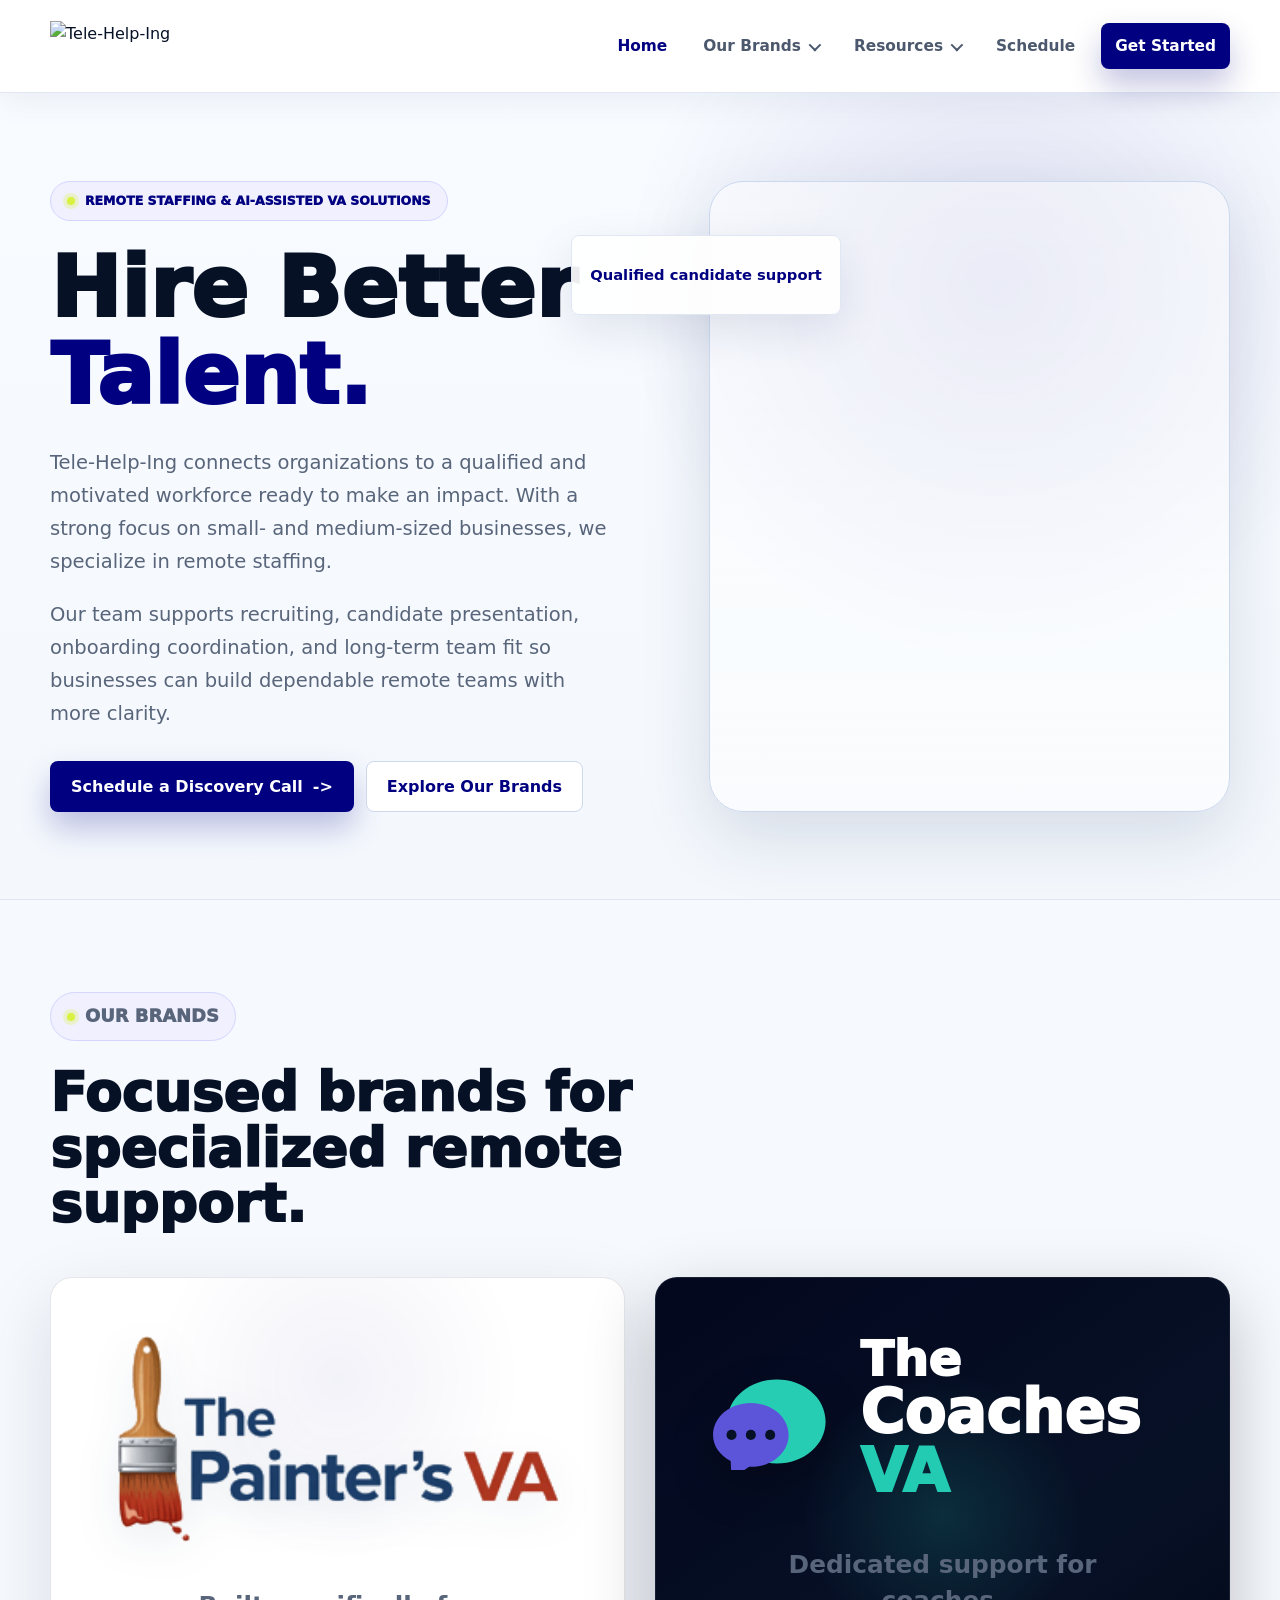
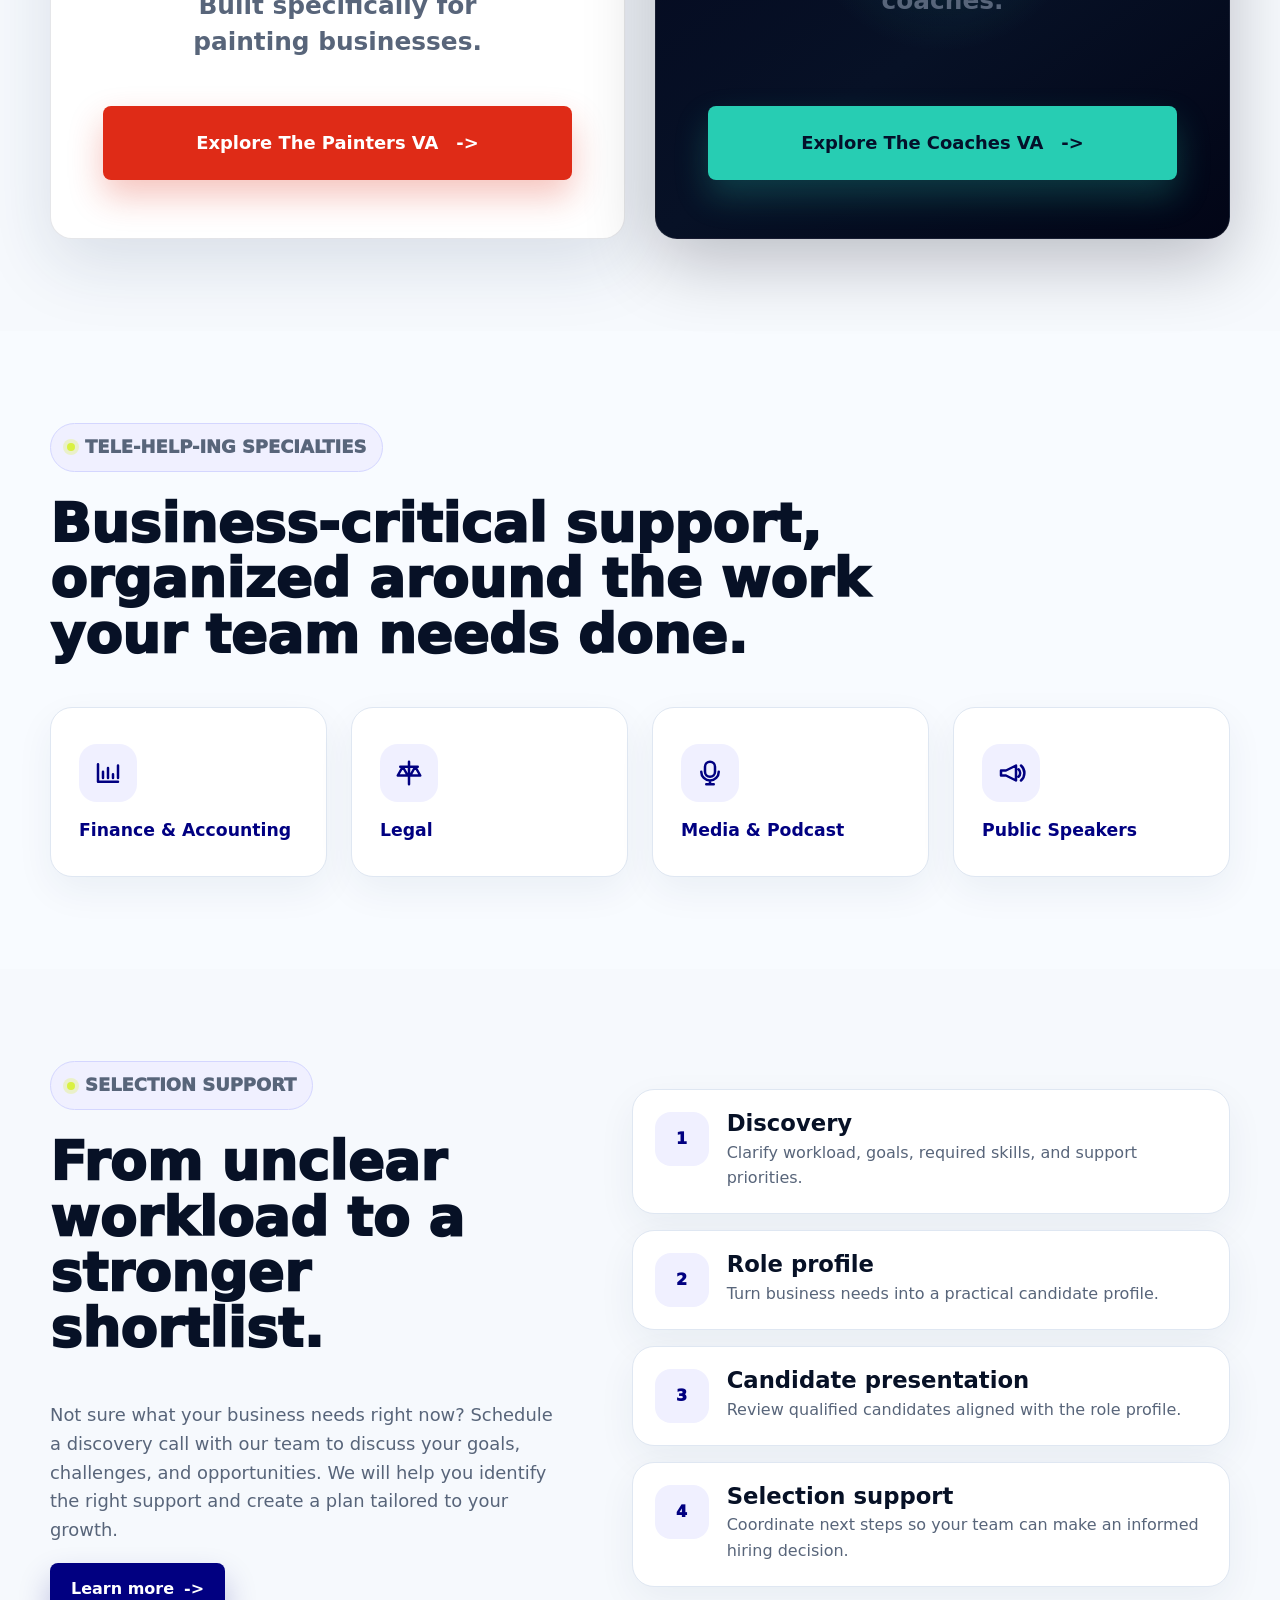
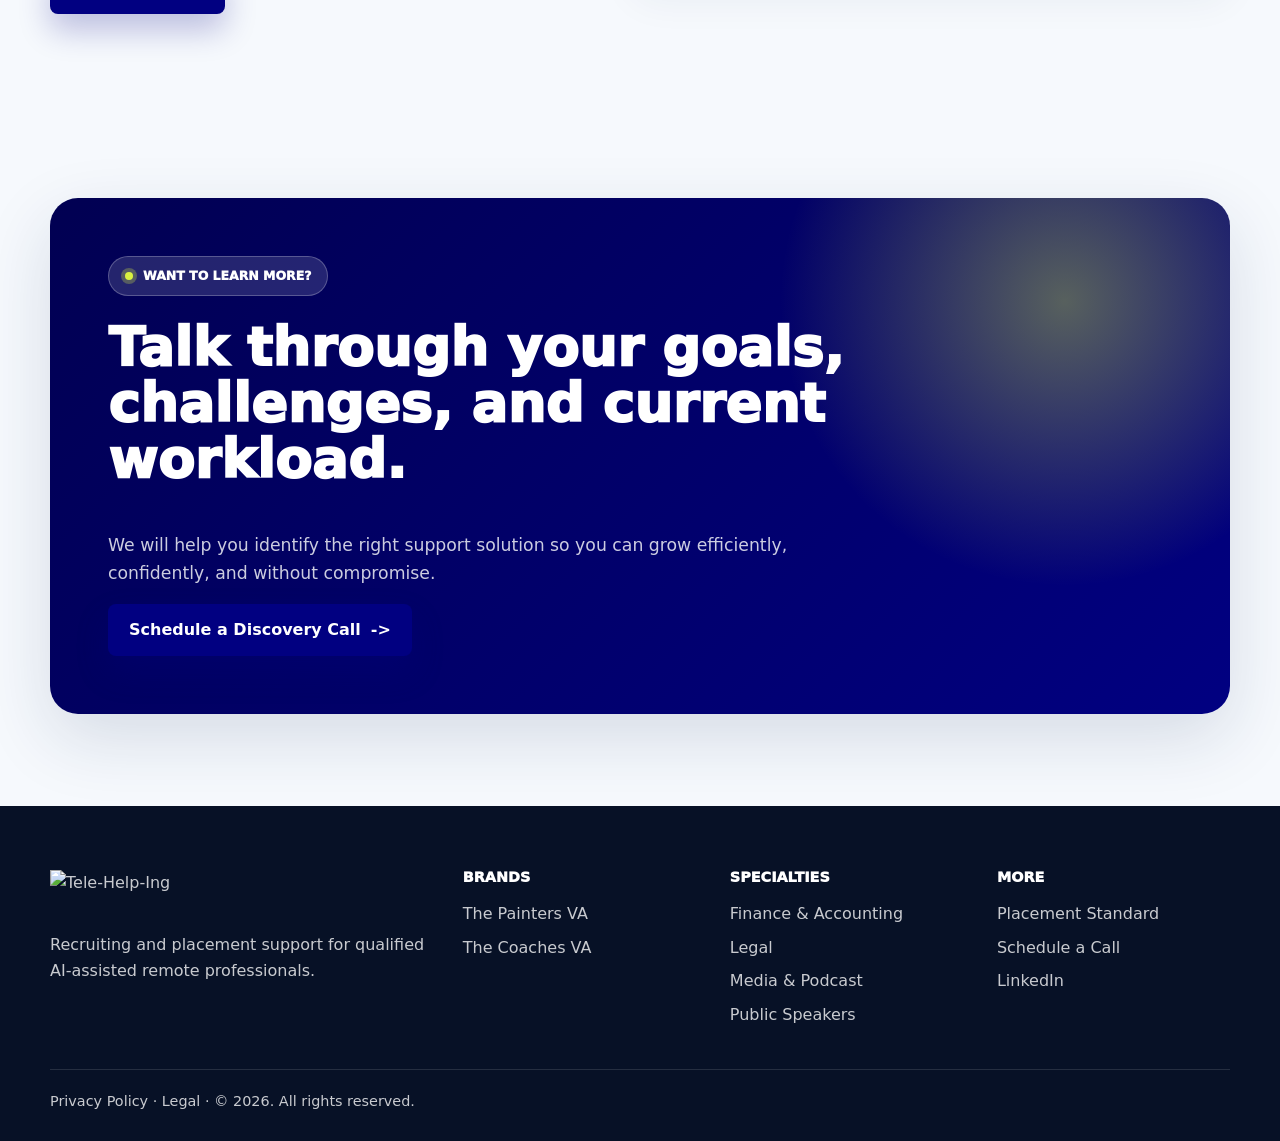
==== index.html @ 5e858de9 "Initial commit" ====
<!doctype html>
<html lang="en">
  <head>
    <meta charset="utf-8">
    <meta name="viewport" content="width=device-width, initial-scale=1">
    <title>Tele-Help-Ing | AI-Assisted Virtual Assistant Recruiting & Placement</title>
    <meta name="description" content="Tele-Help-Ing connects small and medium-sized businesses with qualified AI-assisted remote professionals across specialized recruiting areas.">
    <link rel="canonical" href="https://www.telehelping.com/">
    <meta property="og:type" content="website">
    <meta property="og:title" content="Tele-Help-Ing | AI-Assisted Remote Staffing">
    <meta property="og:description" content="Explore Tele-Help-Ing, The Painters VA, and The Coaches VA. Recruiting and placement support for qualified remote talent.">
    <meta property="og:url" content="https://www.telehelping.com/">
    <meta property="og:image" content="https://www.telehelping.com/hs-fs/hubfs/20260210_1427_Image%20Generation_remix_01kh4tj289ev1r02cz0zj04189.png?width=2048&amp;height=3072&amp;name=20260210_1427_Image%20Generation_remix_01kh4tj289ev1r02cz0zj04189.png">
    <meta name="twitter:card" content="summary_large_image">
    <meta name="twitter:title" content="Tele-Help-Ing | AI-Assisted Remote Staffing">
    <meta name="twitter:description" content="Premium recruiting and placement support for businesses seeking qualified remote talent.">
    <meta name="twitter:image" content="https://www.telehelping.com/hs-fs/hubfs/20260210_1427_Image%20Generation_remix_01kh4tj289ev1r02cz0zj04189.png?width=2048&amp;height=3072&amp;name=20260210_1427_Image%20Generation_remix_01kh4tj289ev1r02cz0zj04189.png">
    <link rel="stylesheet" href="style.css?v=20260619-painters-logo">
    <script type="application/ld+json">
      {
        "@context": "https://schema.org",
        "@type": "Organization",
        "name": "Tele-Help-Ing",
        "url": "https://www.telehelping.com/",
        "logo": "https://www.telehelping.com/hs-fs/hubfs/logo%20(2)-1.png?width=3168&height=792&name=logo%20(2)-1.png",
        "description": "Tele-Help-Ing provides recruiting and placement support for qualified remote professionals.",
        "sameAs": [
          "https://www.linkedin.com/company/telehelping/",
          "https://www.facebook.com/telehelping"
        ],
        "brand": [
          { "@type": "Brand", "name": "The Painters VA", "url": "https://www.thepaintersva.com/" },
          { "@type": "Brand", "name": "The Coaches VA", "url": "https://www.thecoachesva.com/" }
        ]
      }
    </script>
  </head>
  <body data-page="home">
    <a class="skip-link" href="#main-content">Skip to content</a>
    <header class="site-header" data-header>
      <div class="shell header-inner">
        <a class="brand-mark" href="./" aria-label="Tele-Help-Ing home">
          <img src="https://www.telehelping.com/hs-fs/hubfs/logo%20(2)-1.png?width=3168&amp;height=792&amp;name=logo%20(2)-1.png" width="198" height="50" alt="Tele-Help-Ing">
        </a>
        <button class="nav-toggle" type="button" aria-expanded="false" aria-controls="site-nav">
          <span></span>
          <span></span>
          <span></span>
          <span class="sr-only">Open menu</span>
        </button>
        <nav class="site-nav" id="site-nav" aria-label="Primary navigation">
          <a href="./" aria-current="page">Home</a>
          <div class="nav-group">
            <button class="nav-parent" type="button" aria-expanded="false" data-menu-button>Our Brands</button>
            <div class="nav-menu">
              <a href="https://www.thepaintersva.com/" target="_blank" rel="noopener">The Painters VA</a>
              <a href="https://www.thecoachesva.com/" target="_blank" rel="noopener">The Coaches VA</a>
              <div class="nav-submenu" aria-label="Tele-Help-Ing specialties">
                <a class="nav-submenu-parent" href="./">Tele-Help-Ing</a>
                <a class="nav-subitem" href="financeaccounting/">Finance &amp; Accounting</a>
                <a class="nav-subitem" href="legal/">Legal</a>
                <a class="nav-subitem" href="marketing/">Media &amp; Podcast</a>
                <a class="nav-subitem" href="public-speakers/">Public Speakers</a>
              </div>
            </div>
          </div>
          <div class="nav-group">
            <button class="nav-parent" type="button" aria-expanded="false" data-menu-button>Resources</button>
            <div class="nav-menu">
              <a href="60-day-guarantee/">Placement Standard</a>
            </div>
          </div>
          <a href="schedule/">Schedule</a>
          <a class="nav-cta" href="schedule/">Get Started</a>
        </nav>
      </div>
    </header>

    <main id="main-content">
      <section class="hero hero-home" style="--hero-image: url('https://www.telehelping.com/hs-fs/hubfs/20260210_1427_Image%20Generation_remix_01kh4tj289ev1r02cz0zj04189.png?width=2048&height=3072&name=20260210_1427_Image%20Generation_remix_01kh4tj289ev1r02cz0zj04189.png');">
        <div class="hero-scrim"></div>
        <div class="shell hero-content" data-reveal>
          <p class="eyebrow">Remote staffing & AI-assisted VA solutions</p>
          <h1>Hire Better <span>Talent.</span></h1>
          <p class="hero-copy">Tele-Help-Ing connects organizations to a qualified and motivated workforce ready to make an impact. With a strong focus on small- and medium-sized businesses, we specialize in remote staffing.</p>
          <p class="hero-copy">Our team supports recruiting, candidate presentation, onboarding coordination, and long-term team fit so businesses can build dependable remote teams with more clarity.</p>
          <div class="hero-actions">
            <a class="button button-primary" href="schedule/">Schedule a Discovery Call <span aria-hidden="true">-></span></a>
            <a class="button button-secondary" href="#brands">Explore Our Brands</a>
          </div>
        </div>
      </section>

      <section class="section section-light" id="brands">
        <div class="shell">
          <div class="section-heading narrow" data-reveal>
            <p class="eyebrow">Our brands</p>
            <h2>Focused brands for specialized remote support.</h2>
          </div>
          <div class="brand-grid brand-showcase-grid" data-reveal>
            <article class="brand-card brand-showcase-card brand-showcase-painters">
              <div class="brand-logo-lockup painters-lockup">
                <img class="brand-logo-img painters-logo-img" src="assets/painters-va-logo.svg" width="277" height="130" alt="The Painter's VA">
              </div>
              <p>Built specifically for painting businesses.</p>
              <a class="brand-showcase-button painters-button" href="https://www.thepaintersva.com/" target="_blank" rel="noopener">Explore The Painters VA <span aria-hidden="true">-></span></a>
            </article>
            <article class="brand-card brand-showcase-card brand-showcase-coaches">
              <div class="brand-logo-lockup coaches-lockup" aria-label="The Coaches VA">
                <svg class="brand-chat" viewBox="0 0 150 124" role="img" aria-label="Chat bubbles">
                  <path d="M82 16c32 0 58 22 58 50s-26 50-58 50c-8 0-16-1-23-4L35 124l4-22C29 93 23 80 23 66c0-28 27-50 59-50Z" fill="#27cdb3"/>
                  <path d="M51 44c-25 0-45 17-45 38 0 13 8 24 21 31l1 21 21-14h2c25 0 45-17 45-38S76 44 51 44Z" fill="#5c55d9"/>
                  <circle cx="28" cy="82" r="6" fill="#071126"/>
                  <circle cx="51" cy="82" r="6" fill="#071126"/>
                  <circle cx="74" cy="82" r="6" fill="#071126"/>
                </svg>
                <div>
                  <span>The</span>
                  <strong>Coaches <em>VA</em></strong>
                </div>
              </div>
              <p>Dedicated support for coaches.</p>
              <a class="brand-showcase-button coaches-button" href="https://www.thecoachesva.com/" target="_blank" rel="noopener">Explore The Coaches VA <span aria-hidden="true">-></span></a>
            </article>
          </div>
        </div>
      </section>

      <section class="section section-ink" id="specialties">
        <div class="shell">
          <div class="section-heading" data-reveal>
            <p class="eyebrow">Tele-Help-Ing specialties</p>
            <h2>Business-critical support, organized around the work your team needs done.</h2>
          </div>
          <div class="specialty-grid" data-reveal>
            <a class="specialty-card" href="financeaccounting/">
              <span class="specialty-icon" aria-hidden="true">
                <svg viewBox="0 0 24 24" focusable="false"><path d="M4 19V5M4 19h16M8 16v-5M12 16V8M16 16v-3M20 16V6"/></svg>
              </span>
              <span class="specialty-name">Finance &amp; Accounting</span>
            </a>
            <a class="specialty-card" href="legal/">
              <span class="specialty-icon" aria-hidden="true">
                <svg viewBox="0 0 24 24" focusable="false"><path d="M12 3v18M5 7h14M7 7l-4 7h8L7 7ZM17 7l-4 7h8l-4-7Z"/></svg>
              </span>
              <span class="specialty-name">Legal</span>
            </a>
            <a class="specialty-card" href="marketing/">
              <span class="specialty-icon" aria-hidden="true">
                <svg viewBox="0 0 24 24" focusable="false"><path d="M12 15a4 4 0 0 0 4-4V7a4 4 0 0 0-8 0v4a4 4 0 0 0 4 4ZM5 11a7 7 0 0 0 14 0M12 18v3M9 21h6"/></svg>
              </span>
              <span class="specialty-name">Media &amp; Podcast</span>
            </a>
            <a class="specialty-card" href="public-speakers/">
              <span class="specialty-icon" aria-hidden="true">
                <svg viewBox="0 0 24 24" focusable="false"><path d="M4 10v4h4l8 4V6l-8 4H4ZM18 9a4 4 0 0 1 0 6M20 6a8 8 0 0 1 0 12"/></svg>
              </span>
              <span class="specialty-name">Public Speakers</span>
            </a>
          </div>
        </div>
      </section>

      <section class="section section-light">
        <div class="shell split-section">
          <div class="content-stack" data-reveal>
            <p class="eyebrow">Selection support</p>
            <h2>From unclear workload to a stronger shortlist.</h2>
            <p>Not sure what your business needs right now? Schedule a discovery call with our team to discuss your goals, challenges, and opportunities. We will help you identify the right support and create a plan tailored to your growth.</p>
            <a class="button button-primary" href="schedule/">Learn more <span aria-hidden="true">-></span></a>
          </div>
          <div class="timeline" aria-label="Tele-Help-Ing recruiting process" data-reveal>
            <div class="timeline-step">
              <span>1</span>
              <h3>Discovery</h3>
              <p>Clarify workload, goals, required skills, and support priorities.</p>
            </div>
            <div class="timeline-step">
              <span>2</span>
              <h3>Role profile</h3>
              <p>Turn business needs into a practical candidate profile.</p>
            </div>
            <div class="timeline-step">
              <span>3</span>
              <h3>Candidate presentation</h3>
              <p>Review qualified candidates aligned with the role profile.</p>
            </div>
            <div class="timeline-step">
              <span>4</span>
              <h3>Selection support</h3>
              <p>Coordinate next steps so your team can make an informed hiring decision.</p>
            </div>
          </div>
        </div>
      </section>

      <section class="section final-cta">
        <div class="shell cta-panel" data-reveal>
          <p class="eyebrow">Want to learn more?</p>
          <h2>Talk through your goals, challenges, and current workload.</h2>
          <p>We will help you identify the right support solution so you can grow efficiently, confidently, and without compromise.</p>
          <a class="button button-primary" href="schedule/">Schedule a Discovery Call <span aria-hidden="true">-></span></a>
        </div>
      </section>
    </main>

    <footer class="site-footer">
      <div class="shell footer-grid">
        <div>
          <img class="footer-logo" src="https://www.telehelping.com/hs-fs/hubfs/logo%20(2)-1.png?width=3168&amp;height=792&amp;name=logo%20(2)-1.png" width="184" height="46" alt="Tele-Help-Ing">
          <p>Recruiting and placement support for qualified AI-assisted remote professionals.</p>
        </div>
        <div>
          <h2>Brands</h2>
          <a href="https://www.thepaintersva.com/" target="_blank" rel="noopener">The Painters VA</a>
          <a href="https://www.thecoachesva.com/" target="_blank" rel="noopener">The Coaches VA</a>
        </div>
        <div>
          <h2>Specialties</h2>
          <a href="financeaccounting/">Finance &amp; Accounting</a>
          <a href="legal/">Legal</a>
          <a href="marketing/">Media &amp; Podcast</a>
          <a href="public-speakers/">Public Speakers</a>
        </div>
        <div>
          <h2>More</h2>
          <a href="60-day-guarantee/">Placement Standard</a>
          <a href="schedule/">Schedule a Call</a>
          <a href="https://www.linkedin.com/company/telehelping/" target="_blank" rel="noopener">LinkedIn</a>
        </div>
      </div>
      <div class="shell footer-bottom">
        <span>Privacy Policy &middot; Legal &middot; &copy; 2026. All rights reserved.</span>
      </div>
    </footer>

    <script src="script.js" defer></script>
  </body>
</html>
---- style.css ----
:root {
  --ink: #071126;
  --ink-soft: #18223a;
  --blue: #010081;
  --blue-2: #010081;
  --blue-hover: #000066;
  --blue-soft: #f0f0ff;
  --lime: #D9F141;
  --paper: #f6f9fd;
  --paper-2: #eef4fb;
  --white: #ffffff;
  --muted: #58657a;
  --line: #dfe7f2;
  --line-strong: #cbd8ee;
  --shadow: 0 24px 70px rgba(24, 44, 86, 0.14);
  --shadow-soft: 0 16px 44px rgba(24, 44, 86, 0.1);
  --radius: 8px;
  --shell: min(1180px, calc(100vw - 40px));
}

* {
  box-sizing: border-box;
}

html {
  scroll-behavior: smooth;
}

body {
  margin: 0;
  color: var(--ink);
  background: var(--paper);
  font-family: Inter, ui-sans-serif, system-ui, -apple-system, BlinkMacSystemFont, "Segoe UI", sans-serif;
  line-height: 1.6;
  letter-spacing: 0;
  text-rendering: optimizeLegibility;
}

body.nav-open {
  overflow: hidden;
}

img {
  display: block;
  max-width: 100%;
}

a {
  color: inherit;
  text-decoration: none;
}

a:hover {
  color: var(--blue);
}

:focus-visible {
  outline: 3px solid var(--blue);
  outline-offset: 4px;
}

.shell {
  width: var(--shell);
  margin-inline: auto;
}

.skip-link {
  position: fixed;
  top: 12px;
  left: 12px;
  z-index: 1000;
  transform: translateY(-140%);
  padding: 10px 14px;
  background: var(--blue);
  color: var(--white);
  border-radius: 6px;
  font-weight: 800;
}

.skip-link:focus {
  transform: translateY(0);
}

.sr-only {
  position: absolute;
  width: 1px;
  height: 1px;
  padding: 0;
  margin: -1px;
  overflow: hidden;
  clip: rect(0, 0, 0, 0);
  white-space: nowrap;
  border: 0;
}

.site-header {
  position: sticky;
  top: 0;
  z-index: 100;
  background: rgba(255, 255, 255, 0.96);
  border-bottom: 1px solid var(--line);
  box-shadow: 0 8px 30px rgba(24, 44, 86, 0.06);
  backdrop-filter: blur(18px);
}

.header-inner {
  min-height: 92px;
  display: flex;
  align-items: center;
  justify-content: space-between;
  gap: 24px;
}

.brand-mark {
  display: inline-flex;
  align-items: center;
  width: 196px;
  flex: 0 0 auto;
}

.brand-mark img,
.footer-logo {
  height: auto;
  object-fit: contain;
}

.site-nav {
  display: flex;
  align-items: center;
  justify-content: flex-end;
  gap: 8px;
  color: #4c586d;
  font-size: 0.96rem;
  font-weight: 760;
}

.site-nav > a,
.nav-parent,
.nav-cta {
  min-height: 46px;
  display: inline-flex;
  align-items: center;
  padding: 10px 14px;
  border-radius: 8px;
  color: inherit;
}

.site-nav a[aria-current="page"] {
  color: var(--blue);
}

.nav-parent {
  appearance: none;
  border: 0;
  background: transparent;
  cursor: pointer;
  font: inherit;
}

.nav-parent::after {
  content: "";
  width: 7px;
  height: 7px;
  margin-left: 8px;
  border-right: 2px solid currentColor;
  border-bottom: 2px solid currentColor;
  transform: rotate(45deg) translateY(-2px);
  transition: transform 180ms ease;
}

.nav-group {
  position: relative;
}

.nav-menu {
  position: absolute;
  top: calc(100% + 12px);
  left: 0;
  min-width: 280px;
  padding: 8px;
  display: grid;
  gap: 4px;
  background: var(--white);
  border: 1px solid var(--line);
  border-radius: var(--radius);
  box-shadow: var(--shadow);
  opacity: 0;
  transform: translateY(8px);
  pointer-events: none;
  transition: opacity 180ms ease, transform 180ms ease;
}

.nav-menu a {
  position: relative;
  padding: 10px 12px;
  border-radius: 6px;
  color: var(--ink);
}

.nav-submenu {
  margin-top: 6px;
  padding-top: 8px;
  border-top: 1px solid var(--line);
}

.nav-submenu-parent {
  font-weight: 920;
}

.nav-menu .nav-subitem {
  margin-left: 10px;
  padding-left: 18px;
  color: var(--muted);
  font-size: 0.9rem;
}

.nav-menu .nav-subitem::before {
  content: "";
  position: absolute;
  width: 6px;
  height: 6px;
  margin-top: 10px;
  margin-left: -14px;
  border-radius: 50%;
  background: var(--lime);
}

.nav-menu a:hover,
.site-nav > a:hover,
.nav-parent:hover {
  background: var(--blue-soft);
  color: var(--blue);
}

.nav-group:hover .nav-menu,
.nav-group:focus-within .nav-menu,
.nav-group.is-open .nav-menu {
  opacity: 1;
  transform: translateY(0);
  pointer-events: auto;
}

.nav-group.is-open .nav-parent::after {
  transform: rotate(225deg) translate(-1px, -1px);
}

.nav-cta {
  margin-left: 4px;
  padding-inline: 24px;
  justify-content: center;
  background: var(--blue);
  color: var(--white) !important;
  box-shadow: 0 16px 32px rgba(1, 0, 129, 0.24);
}

.nav-cta:hover {
  background: var(--blue-hover);
  color: var(--white) !important;
}

.nav-toggle {
  display: none;
  width: 44px;
  height: 44px;
  align-items: center;
  justify-content: center;
  flex-direction: column;
  gap: 5px;
  border: 1px solid var(--line);
  border-radius: 8px;
  background: var(--white);
  cursor: pointer;
}

.nav-toggle span:not(.sr-only) {
  width: 20px;
  height: 2px;
  background: var(--ink);
}

.hero {
  position: relative;
  overflow: hidden;
  color: var(--ink);
  background:
    radial-gradient(circle at 78% 24%, rgba(1, 0, 129, 0.1), transparent 32%),
    linear-gradient(180deg, #f8fbff 0%, #f4f8fd 100%);
}

.hero::before {
  content: "";
  position: absolute;
  inset: auto 0 0;
  height: 1px;
  background: var(--line);
}

.hero-scrim {
  display: none;
}

.hero-content {
  position: relative;
  z-index: 1;
  max-width: none;
  min-height: 650px;
  display: block;
  padding-block: 88px;
  padding-right: 48%;
}

.hero-content > * {
  max-width: 600px;
}

.hero-content::after {
  content: "";
  position: absolute;
  right: 0;
  top: 88px;
  bottom: 88px;
  width: 44%;
  border: 1px solid var(--line-strong);
  border-radius: 34px;
  background:
    linear-gradient(180deg, rgba(255, 255, 255, 0.34), rgba(255, 255, 255, 0.48)),
    var(--hero-image) center bottom / cover no-repeat;
  box-shadow: var(--shadow);
}

.hero-home .hero-content::before,
.service-hero .hero-content::before {
  position: absolute;
  right: calc(44% - 130px);
  top: 142px;
  z-index: 2;
  display: inline-flex;
  align-items: center;
  min-height: 54px;
  padding: 12px 18px;
  border: 1px solid var(--line);
  border-radius: 8px;
  background: rgba(255, 255, 255, 0.92);
  box-shadow: var(--shadow-soft);
  color: var(--blue);
  font-size: 0.92rem;
  font-weight: 900;
}

.hero-home .hero-content::before {
  content: "Qualified candidate support";
}

.service-hero .hero-content::before {
  content: "Specialized remote support";
}

.commitment-hero .hero-content::before {
  content: "Candidate search standard";
}

.commitment-hero .hero-content::after {
  background:
    radial-gradient(circle at 50% 72%, rgba(217, 241, 65, 0.24), transparent 38%),
    var(--hero-image) center / contain no-repeat;
  background-color: rgba(255, 255, 255, 0.86);
}

.hero-home .hero-content {
  min-height: 700px;
}

.service-hero .hero-content {
  min-height: 600px;
}

.eyebrow {
  width: fit-content;
  display: inline-flex;
  align-items: center;
  gap: 10px;
  margin: 0 0 24px;
  padding: 9px 16px;
  border: 1px solid #d4d6ff;
  border-radius: 999px;
  background: var(--blue-soft);
  color: var(--blue);
  font-size: 0.78rem;
  font-weight: 920;
  text-transform: uppercase;
}

.eyebrow::before {
  content: "";
  width: 8px;
  height: 8px;
  border-radius: 50%;
  background: var(--lime);
  box-shadow: 0 0 0 4px rgba(217, 241, 65, 0.28);
}

h1,
h2,
h3,
p {
  margin-top: 0;
}

h1,
h2,
h3 {
  color: var(--ink);
  line-height: 1.04;
  letter-spacing: 0;
}

h1 {
  max-width: 680px;
  margin-bottom: 26px;
  font-size: 5.25rem;
  font-weight: 950;
}

h1 span {
  color: var(--blue);
}

h2 {
  font-size: 3.35rem;
  font-weight: 920;
}

h3 {
  font-size: 1.42rem;
  font-weight: 880;
}

.hero-copy {
  max-width: 690px;
  color: var(--muted);
  font-size: 1.22rem;
  line-height: 1.7;
}

.hero-actions,
.section-actions {
  display: flex;
  flex-wrap: wrap;
  gap: 12px;
  margin-top: 30px;
}

.button {
  min-height: 50px;
  display: inline-flex;
  align-items: center;
  justify-content: center;
  gap: 10px;
  padding: 12px 20px;
  border: 1px solid transparent;
  border-radius: 8px;
  font-weight: 860;
  transition: transform 180ms ease, background 180ms ease, border-color 180ms ease, color 180ms ease, box-shadow 180ms ease;
}

.button:hover {
  transform: translateY(-2px);
}

.button-primary {
  background: var(--blue);
  color: var(--white);
  box-shadow: 0 16px 32px rgba(1, 0, 129, 0.24);
}

.button-primary:hover {
  background: var(--blue-hover);
  color: var(--white);
}

.button-secondary {
  background: var(--white);
  color: var(--blue);
  border-color: var(--line-strong);
}

.button-secondary:hover {
  background: var(--blue-soft);
  color: var(--blue);
  border-color: #c6c8ff;
}

.section {
  padding: 92px 0;
}

.section-light,
.section-white,
.section-accent {
  background: var(--paper);
}

.section-white {
  background: var(--white);
}

.section-ink {
  background: #f8fbff;
  color: var(--ink);
}

.section-heading {
  max-width: 840px;
  margin-bottom: 44px;
}

.section-heading.narrow {
  max-width: 780px;
}

.section-heading p,
.content-stack p {
  color: var(--muted);
  font-size: 1.12rem;
}

.section-ink .section-heading p,
.section-ink .content-stack p {
  color: var(--muted);
}

.brand-grid,
.service-grid,
.specialty-grid,
.metrics-grid {
  display: grid;
  gap: 24px;
}

.brand-grid {
  grid-template-columns: repeat(2, minmax(0, 1fr));
}

.brand-showcase-grid {
  gap: 30px;
}

.brand-card,
.service-card,
.specialty-card,
.metric,
.timeline-step,
.checklist div {
  position: relative;
  border: 1px solid var(--line);
  border-radius: 22px;
  background: var(--white);
  box-shadow: 0 14px 38px rgba(24, 44, 86, 0.06);
  transition: transform 180ms ease, box-shadow 180ms ease, border-color 180ms ease;
}

.brand-card,
.service-card {
  padding: 34px;
}

.brand-showcase-card {
  min-height: 560px;
  display: flex;
  flex-direction: column;
  align-items: center;
  justify-content: center;
  gap: 46px;
  padding: 58px 52px;
  overflow: hidden;
  text-align: center;
}

.brand-showcase-painters {
  background:
    radial-gradient(circle at 50% 18%, rgba(1, 0, 129, 0.05), transparent 34%),
    var(--white);
  border-color: rgba(7, 17, 38, 0.1);
  box-shadow: 0 24px 70px rgba(24, 44, 86, 0.13);
}

.brand-showcase-coaches {
  background:
    radial-gradient(circle at 50% 42%, rgba(39, 205, 179, 0.16), transparent 32%),
    linear-gradient(145deg, #03071e 0%, #071126 58%, #020516 100%);
  border-color: rgba(255, 255, 255, 0.08);
  box-shadow: 0 24px 70px rgba(2, 5, 22, 0.24);
}

.brand-logo-lockup {
  display: flex;
  align-items: center;
  justify-content: center;
  gap: 26px;
  width: 100%;
}

.brand-logo-lockup svg {
  flex: 0 0 auto;
}

.brand-logo-lockup div {
  text-align: left;
}

.brand-logo-img {
  width: min(100%, 440px);
  height: auto;
  object-fit: contain;
}

.painters-logo-img {
  filter: drop-shadow(0 14px 22px rgba(8, 32, 78, 0.08));
}

.brand-logo-lockup span,
.brand-logo-lockup strong {
  display: block;
  line-height: 0.98;
  font-weight: 950;
}

.painters-lockup {
  color: #0a3a72;
}

.painters-lockup span {
  font-size: 3.2rem;
}

.painters-lockup strong {
  font-size: 4.05rem;
}

.painters-lockup em {
  color: #dc2e18;
  font-style: normal;
}

.brand-brush {
  width: 86px;
  height: auto;
  filter: drop-shadow(0 12px 16px rgba(160, 84, 27, 0.22));
}

.coaches-lockup {
  color: var(--white);
}

.coaches-lockup span {
  font-size: 3.05rem;
}

.coaches-lockup strong {
  font-size: 3.75rem;
}

.coaches-lockup em {
  color: #22cbb2;
  font-style: normal;
}

.brand-chat {
  width: 126px;
  height: auto;
  filter: drop-shadow(0 18px 22px rgba(0, 0, 0, 0.24));
}

.brand-showcase-card p {
  max-width: 390px;
  margin: 0;
  font-size: 1.55rem;
  line-height: 1.45;
  font-weight: 620;
}

.brand-showcase-painters p {
  color: #0a3a72;
}

.brand-showcase-coaches p {
  color: rgba(255, 255, 255, 0.9);
}

.brand-showcase-button {
  width: 100%;
  min-height: 74px;
  display: inline-flex;
  align-items: center;
  justify-content: center;
  gap: 18px;
  margin-top: auto;
  padding: 18px 24px;
  border-radius: 8px;
  font-size: 1.12rem;
  font-weight: 900;
  transition: transform 180ms ease, box-shadow 180ms ease, filter 180ms ease;
}

.brand-showcase-button:hover {
  transform: translateY(-2px);
  filter: brightness(1.02);
}

.painters-button,
.brand-showcase-painters .painters-button {
  background: #df2b17;
  color: var(--white);
  box-shadow: 0 16px 34px rgba(223, 43, 23, 0.28);
}

.coaches-button,
.brand-showcase-coaches .coaches-button {
  background: #27cdb3;
  color: #04102a;
  box-shadow: 0 16px 34px rgba(39, 205, 179, 0.24);
}

.brand-card:hover,
.service-card:hover,
.specialty-card:hover,
.metric:hover,
.timeline-step:hover {
  transform: translateY(-4px);
  border-color: #cbd8f4;
  box-shadow: var(--shadow-soft);
}

.brand-card-featured {
  background: var(--white);
  color: var(--ink);
  border-color: #bfcdf6;
}

.brand-card-featured p {
  color: var(--muted);
}

.brand-card-painters {
  background:
    radial-gradient(circle at 92% 12%, rgba(1, 0, 129, 0.1), transparent 28%),
    linear-gradient(135deg, #f8ffb7 0%, var(--lime) 100%);
  border-color: rgba(1, 0, 129, 0.18);
}

.brand-card-painters .brand-index {
  background: var(--blue);
  color: var(--lime);
}

.brand-card-coaches {
  background:
    radial-gradient(circle at 92% 16%, rgba(217, 241, 65, 0.36), transparent 30%),
    linear-gradient(135deg, #010052 0%, var(--blue) 100%);
  border-color: rgba(217, 241, 65, 0.34);
}

.brand-card-coaches h3,
.brand-card-coaches p {
  color: var(--white);
}

.brand-card-coaches .brand-index {
  background: rgba(217, 241, 65, 0.14);
  color: var(--lime);
  border: 1px solid rgba(217, 241, 65, 0.36);
}

.brand-card-coaches a {
  color: var(--lime);
}

.brand-index {
  display: inline-flex;
  align-items: center;
  justify-content: center;
  min-width: 56px;
  height: 56px;
  padding-inline: 16px;
  margin-bottom: 26px;
  background: var(--blue-soft);
  color: var(--blue);
  border-radius: 16px;
  font-weight: 950;
}

.brand-card p,
.service-card li,
.timeline-step p,
.metric p {
  color: var(--muted);
}

.brand-card.brand-card-coaches h3,
.brand-card.brand-card-coaches p {
  color: var(--white);
}

.brand-card a,
.specialty-card .specialty-name {
  color: var(--blue);
  font-weight: 900;
}

.specialty-grid {
  grid-template-columns: repeat(4, minmax(0, 1fr));
}

.specialty-card {
  min-height: 170px;
  display: flex;
  flex-direction: column;
  align-items: flex-start;
  justify-content: center;
  gap: 18px;
  padding: 28px;
  color: var(--ink);
}

.specialty-card::before {
  display: none;
}

.specialty-icon {
  width: 58px;
  height: 58px;
  display: inline-flex;
  align-items: center;
  justify-content: center;
  border-radius: 18px;
  background: var(--blue-soft);
  color: var(--blue);
}

.specialty-icon svg {
  width: 30px;
  height: 30px;
  fill: none;
  stroke: currentColor;
  stroke-width: 2;
  stroke-linecap: round;
  stroke-linejoin: round;
}

.specialty-name {
  display: block;
  font-size: 1.08rem;
  line-height: 1.22;
}

.split-section {
  display: grid;
  grid-template-columns: minmax(0, 0.92fr) minmax(0, 1.08fr);
  gap: clamp(34px, 6vw, 72px);
  align-items: center;
}

.split-section.reverse {
  grid-template-columns: minmax(0, 1.05fr) minmax(0, 0.95fr);
}

.content-stack {
  max-width: 620px;
}

.timeline {
  display: grid;
  gap: 16px;
}

.timeline-step {
  display: grid;
  grid-template-columns: 54px 1fr;
  column-gap: 18px;
  padding: 22px;
}

.timeline-step span {
  grid-row: span 2;
  width: 54px;
  height: 54px;
  display: inline-flex;
  align-items: center;
  justify-content: center;
  background: var(--blue-soft);
  color: var(--blue);
  border-radius: 16px;
  font-weight: 950;
}

.timeline-step h3 {
  margin-bottom: 4px;
}

.timeline-step p {
  margin: 0;
}

.metrics-grid {
  grid-template-columns: repeat(4, minmax(0, 1fr));
}

.metric {
  min-height: 170px;
  padding: 30px;
}

.metric span {
  display: block;
  margin-bottom: 12px;
  color: var(--blue);
  font-size: 3.55rem;
  line-height: 1;
  font-weight: 950;
}

.metric p {
  margin: 0;
  font-weight: 820;
}

.media-frame {
  margin: 0;
  overflow: hidden;
  border-radius: 28px;
  border: 1px solid var(--line);
  box-shadow: var(--shadow);
}

.media-frame img {
  width: 100%;
  aspect-ratio: 16 / 10;
  object-fit: cover;
}

.service-grid {
  grid-template-columns: repeat(2, minmax(0, 1fr));
}

.service-grid.three {
  grid-template-columns: repeat(3, minmax(0, 1fr));
}

.service-card h3 {
  margin-bottom: 18px;
}

.service-card::before {
  content: "";
  display: block;
  width: 56px;
  height: 56px;
  margin-bottom: 22px;
  border-radius: 16px;
  background: var(--blue-soft);
}

.service-card ul {
  margin: 0;
  padding: 0;
  list-style: none;
  display: grid;
  gap: 10px;
}

.service-card li {
  position: relative;
  padding-left: 22px;
}

.service-card li::before {
  content: "";
  position: absolute;
  left: 0;
  top: 0.72em;
  width: 8px;
  height: 8px;
  background: var(--blue);
  border-radius: 50%;
}

.checklist {
  display: grid;
  gap: 14px;
}

.checklist div {
  display: flex;
  gap: 14px;
  align-items: flex-start;
  padding: 20px;
  color: var(--ink);
  font-weight: 820;
}

.checklist span {
  width: 18px;
  height: 18px;
  flex: 0 0 18px;
  margin-top: 4px;
  border: 5px solid var(--blue);
  border-radius: 50%;
}

.faq-list {
  display: grid;
  gap: 14px;
  max-width: 920px;
}

.faq-list details {
  border: 1px solid var(--line);
  border-radius: 18px;
  background: var(--white);
  box-shadow: 0 14px 38px rgba(24, 44, 86, 0.06);
}

.faq-list summary {
  cursor: pointer;
  padding: 20px 24px;
  color: var(--ink);
  font-weight: 880;
}

.faq-list summary::marker {
  color: var(--blue);
}

.faq-list p {
  margin: 0;
  padding: 0 24px 22px;
  color: var(--muted);
}

.final-cta {
  background: var(--paper);
}

.cta-panel {
  padding: 58px;
  background:
    radial-gradient(circle at 86% 20%, rgba(217, 241, 65, 0.4), transparent 26%),
    linear-gradient(135deg, #010052 0%, var(--blue) 100%);
  color: var(--white);
  border-radius: 28px;
  box-shadow: var(--shadow);
}

.cta-panel .eyebrow {
  background: rgba(255, 255, 255, 0.14);
  border-color: rgba(255, 255, 255, 0.24);
  color: var(--white);
}

.cta-panel h2 {
  max-width: 880px;
  color: var(--white);
}

.cta-panel p:not(.eyebrow) {
  max-width: 720px;
  color: rgba(255, 255, 255, 0.8);
  font-size: 1.08rem;
}

.site-footer {
  background: #071126;
  color: rgba(255, 255, 255, 0.78);
  padding: 64px 0 28px;
}

.footer-grid {
  display: grid;
  grid-template-columns: 1.3fr repeat(3, 0.8fr);
  gap: 34px;
}

.footer-grid h2 {
  margin-bottom: 12px;
  color: var(--white);
  font-size: 0.9rem;
  text-transform: uppercase;
}

.footer-grid a {
  display: block;
  padding: 4px 0;
}

.footer-grid a:hover {
  color: var(--lime);
}

.footer-logo {
  margin-bottom: 16px;
  max-width: 184px;
}

.footer-bottom {
  margin-top: 38px;
  padding-top: 20px;
  border-top: 1px solid rgba(255, 255, 255, 0.12);
  font-size: 0.9rem;
}

[data-reveal] {
  opacity: 1;
  transform: none;
}

.js [data-reveal] {
  opacity: 0;
  transform: translateY(22px);
  transition: opacity 520ms ease, transform 520ms ease;
}

.js [data-reveal].is-visible {
  opacity: 1;
  transform: translateY(0);
}

@media (max-width: 1120px) {
  h1 {
    font-size: 4.2rem;
  }

  h2 {
    font-size: 2.9rem;
  }

  .hero-content {
    padding-right: 50%;
  }

  .hero-content::after {
    width: 45%;
  }

  .specialty-grid,
  .metrics-grid {
    grid-template-columns: repeat(2, minmax(0, 1fr));
  }

  .service-grid.three {
    grid-template-columns: repeat(2, minmax(0, 1fr));
  }

  .brand-showcase-card {
    min-height: 510px;
    padding: 48px 40px;
  }

  .painters-lockup span {
    font-size: 2.7rem;
  }

  .painters-lockup strong {
    font-size: 3.35rem;
  }

  .coaches-lockup span {
    font-size: 2.6rem;
  }

  .coaches-lockup strong {
    font-size: 3.15rem;
  }

  .brand-brush {
    width: 74px;
  }

  .brand-chat {
    width: 108px;
  }
}

@media (max-width: 920px) {
  :root {
    --shell: min(100vw - 32px, 760px);
  }

  h1 {
    font-size: 3.3rem;
  }

  h2 {
    font-size: 2.45rem;
  }

  .hero-copy {
    font-size: 1.05rem;
  }

  .header-inner {
    min-height: 76px;
  }

  .nav-toggle {
    display: inline-flex;
  }

  .site-nav {
    position: fixed;
    inset: 76px 0 auto;
    display: none;
    max-height: calc(100vh - 76px);
    overflow-y: auto;
    padding: 18px 16px;
    background: var(--white);
    border-bottom: 1px solid var(--line);
    box-shadow: var(--shadow);
  }

  .site-nav.is-open {
    display: grid;
    justify-content: stretch;
    gap: 8px;
  }

  .site-nav > a,
  .nav-parent,
  .nav-cta {
    width: 100%;
    justify-content: space-between;
  }

  .nav-menu {
    position: static;
    min-width: 0;
    display: none;
    margin: 4px 0 8px;
    opacity: 1;
    transform: none;
    pointer-events: auto;
    box-shadow: none;
    background: var(--paper);
  }

  .nav-group.is-open .nav-menu,
  .nav-group:focus-within .nav-menu {
    display: grid;
  }

  .nav-cta {
    margin-left: 0;
    justify-content: center;
  }

  .hero-content,
  .hero-home .hero-content,
  .service-hero .hero-content {
    min-height: 0;
    padding-right: 0;
    padding-block: 58px;
  }

  .hero-content > * {
    max-width: none;
  }

  .hero-content::after {
    position: static;
    display: block;
    width: 100%;
    min-height: 360px;
    margin-top: 28px;
  }

  .hero-home .hero-content::before,
  .service-hero .hero-content::before {
    display: none;
  }

  .brand-grid,
  .split-section,
  .split-section.reverse {
    grid-template-columns: 1fr;
  }

  .brand-showcase-card {
    min-height: 500px;
  }

  .content-stack {
    max-width: none;
  }

  .footer-grid {
    grid-template-columns: repeat(2, minmax(0, 1fr));
  }
}

@media (max-width: 620px) {
  :root {
    --shell: calc(100vw - 28px);
  }

  .header-inner {
    min-height: 68px;
  }

  .brand-mark {
    width: 166px;
  }

  .site-nav {
    inset: 68px 0 auto;
    max-height: calc(100vh - 68px);
  }

  .hero-content,
  .hero-home .hero-content,
  .service-hero .hero-content {
    padding-block: 36px 52px;
  }

  .hero-content::after {
    min-height: 250px;
    border-radius: 24px;
  }

  h1 {
    font-size: 2.55rem;
  }

  h2 {
    font-size: 2rem;
  }

  h3 {
    font-size: 1.22rem;
  }

  .hero-copy {
    font-size: 0.98rem;
    line-height: 1.56;
  }

  .hero-actions,
  .section-actions {
    flex-direction: column;
    gap: 8px;
    margin-top: 22px;
  }

  .button {
    width: 100%;
    min-height: 44px;
    padding: 10px 14px;
  }

  .section {
    padding: 64px 0;
  }

  .brand-card,
  .service-card {
    padding: 26px;
    border-radius: 18px;
  }

  .brand-showcase-card {
    min-height: 440px;
    gap: 30px;
    padding: 34px 24px;
  }

  .brand-logo-lockup {
    flex-direction: column;
    gap: 14px;
  }

  .brand-logo-lockup div {
    text-align: center;
  }

  .painters-lockup span,
  .coaches-lockup span {
    font-size: 2.05rem;
  }

  .painters-lockup strong,
  .coaches-lockup strong {
    font-size: 2.55rem;
  }

  .brand-brush {
    width: 64px;
  }

  .brand-chat {
    width: 96px;
  }

  .brand-showcase-card p {
    font-size: 1.22rem;
  }

  .brand-showcase-button {
    min-height: 58px;
    padding: 14px 16px;
    font-size: 0.98rem;
  }

  .specialty-grid,
  .service-grid,
  .service-grid.three,
  .metrics-grid,
  .footer-grid {
    grid-template-columns: 1fr;
  }

  .specialty-card {
    min-height: 0;
  }

  .timeline-step {
    grid-template-columns: 44px 1fr;
    padding: 18px;
  }

  .timeline-step span {
    width: 44px;
    height: 44px;
  }

  .cta-panel {
    padding: 28px;
    border-radius: 22px;
  }
}

@media (prefers-reduced-motion: reduce) {
  html {
    scroll-behavior: auto;
  }

  *,
  *::before,
  *::after {
    transition-duration: 0.01ms !important;
    animation-duration: 0.01ms !important;
    animation-iteration-count: 1 !important;
  }
}
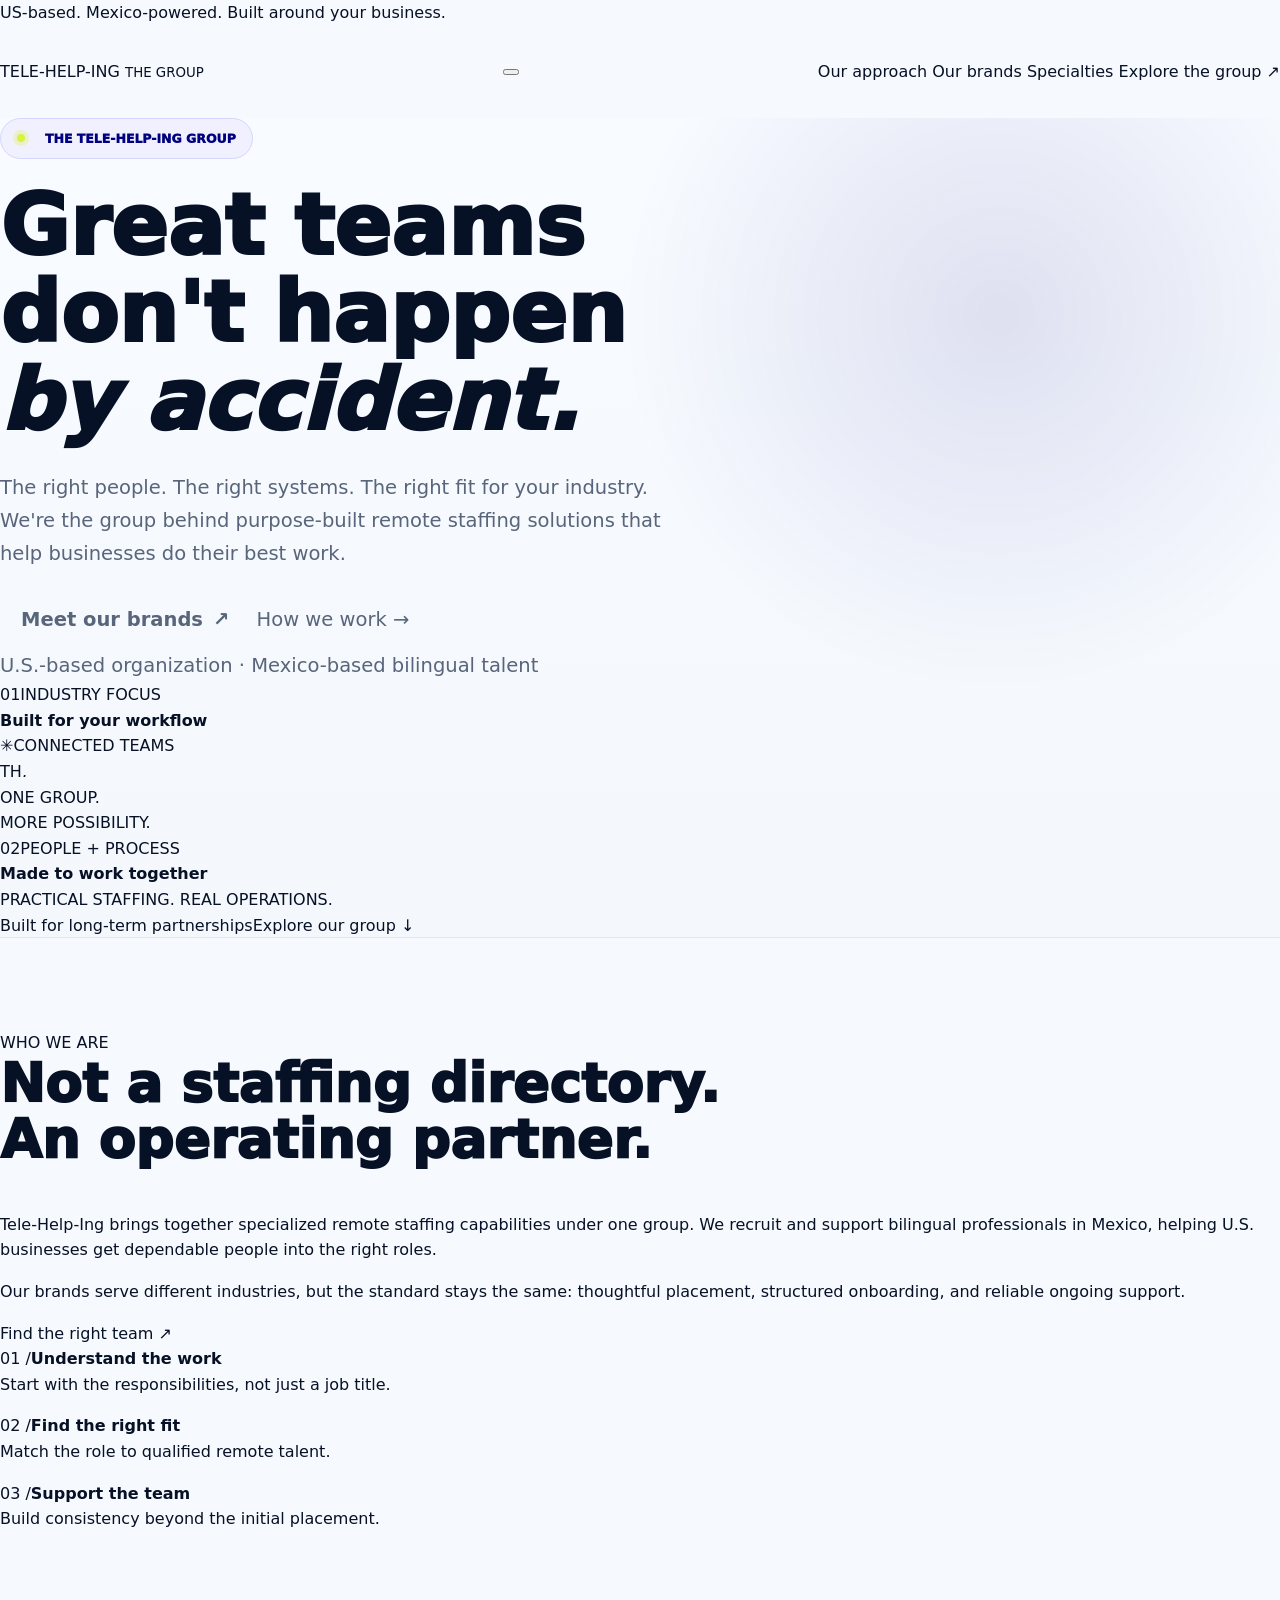
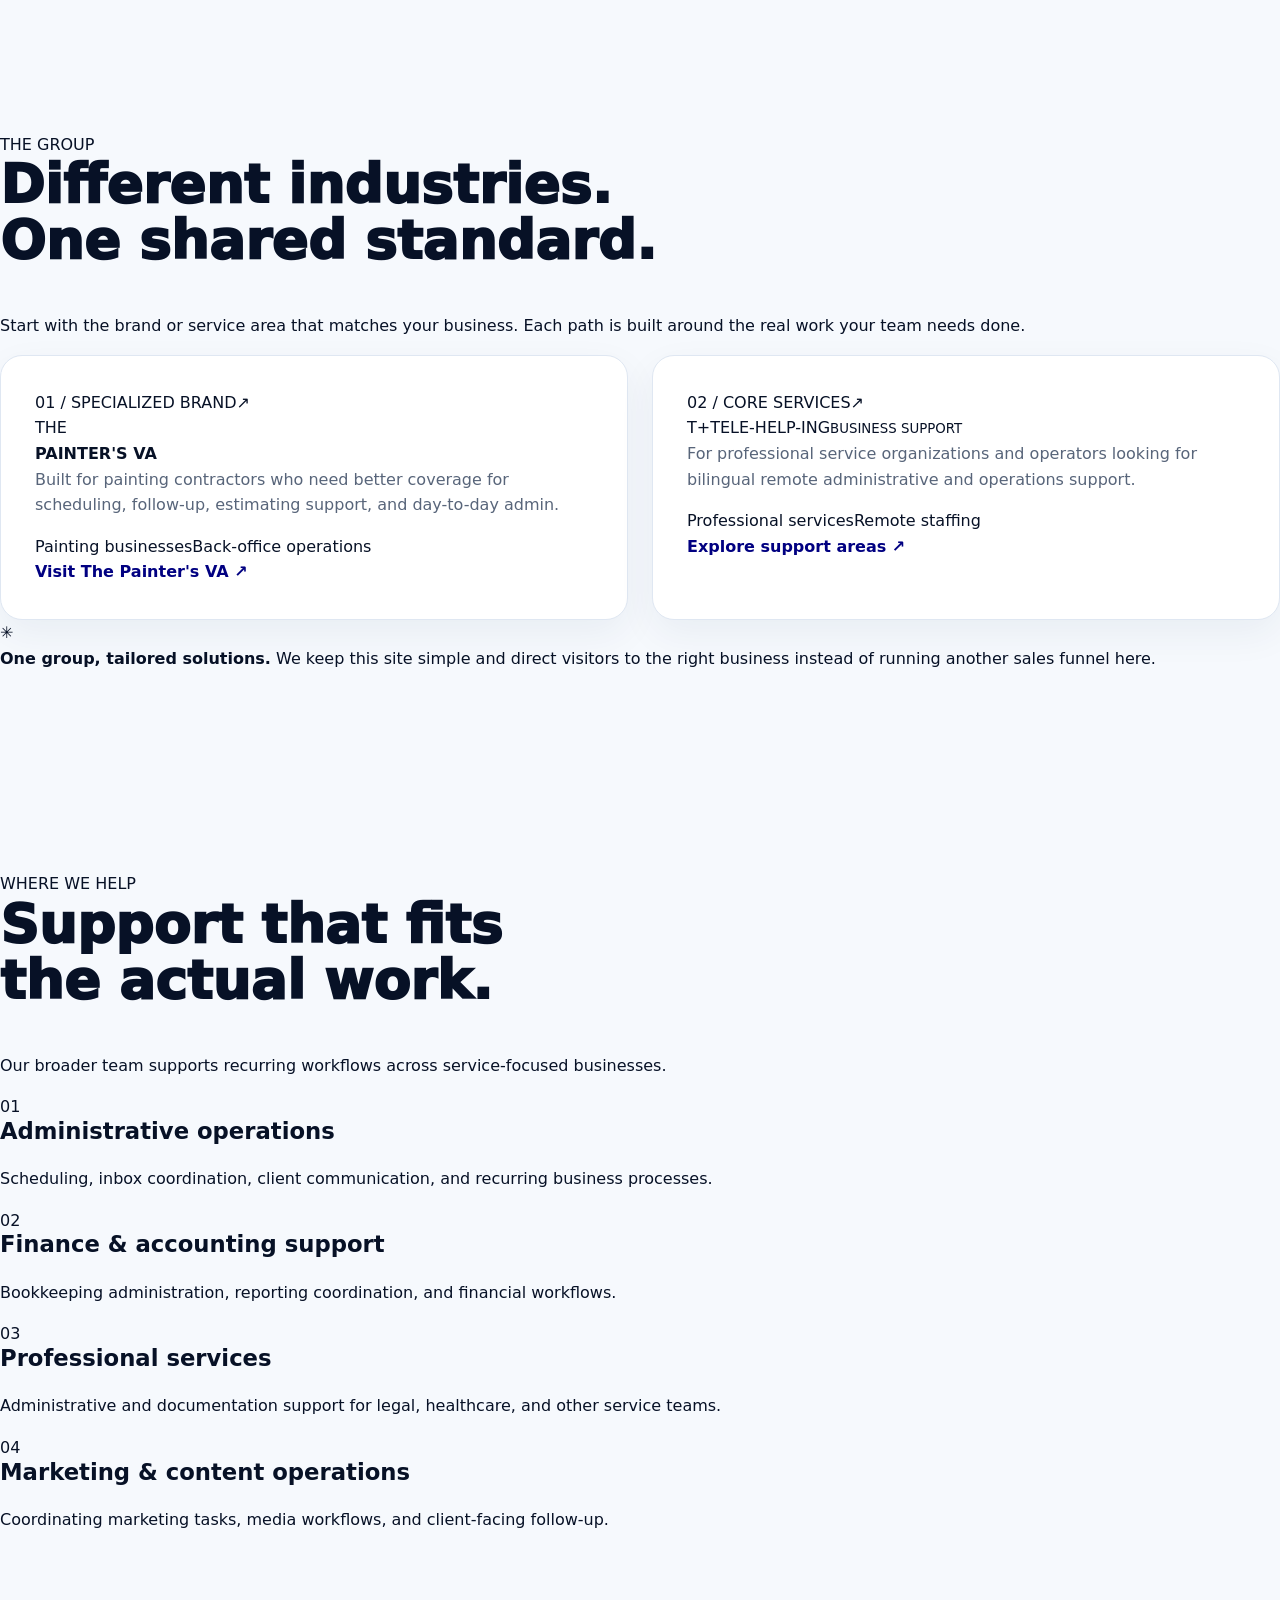
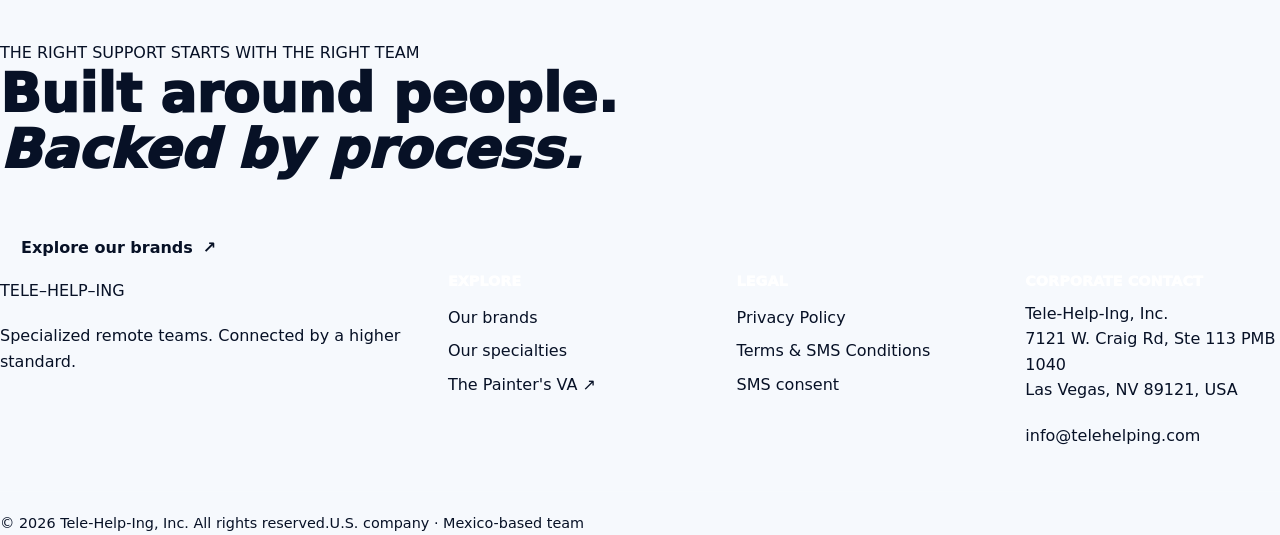
==== commit 55f51c22: "Add files via upload" ====
--- a/index.html
+++ b/index.html
@@ -1,239 +1,95 @@
 <!doctype html>
 <html lang="en">
-  <head>
-    <meta charset="utf-8">
-    <meta name="viewport" content="width=device-width, initial-scale=1">
-    <title>Tele-Help-Ing | AI-Assisted Virtual Assistant Recruiting & Placement</title>
-    <meta name="description" content="Tele-Help-Ing connects small and medium-sized businesses with qualified AI-assisted remote professionals across specialized recruiting areas.">
-    <link rel="canonical" href="https://www.telehelping.com/">
-    <meta property="og:type" content="website">
-    <meta property="og:title" content="Tele-Help-Ing | AI-Assisted Remote Staffing">
-    <meta property="og:description" content="Explore Tele-Help-Ing, The Painters VA, and The Coaches VA. Recruiting and placement support for qualified remote talent.">
-    <meta property="og:url" content="https://www.telehelping.com/">
-    <meta property="og:image" content="https://www.telehelping.com/hs-fs/hubfs/20260210_1427_Image%20Generation_remix_01kh4tj289ev1r02cz0zj04189.png?width=2048&amp;height=3072&amp;name=20260210_1427_Image%20Generation_remix_01kh4tj289ev1r02cz0zj04189.png">
-    <meta name="twitter:card" content="summary_large_image">
-    <meta name="twitter:title" content="Tele-Help-Ing | AI-Assisted Remote Staffing">
-    <meta name="twitter:description" content="Premium recruiting and placement support for businesses seeking qualified remote talent.">
-    <meta name="twitter:image" content="https://www.telehelping.com/hs-fs/hubfs/20260210_1427_Image%20Generation_remix_01kh4tj289ev1r02cz0zj04189.png?width=2048&amp;height=3072&amp;name=20260210_1427_Image%20Generation_remix_01kh4tj289ev1r02cz0zj04189.png">
-    <link rel="stylesheet" href="style.css?v=20260619-painters-logo">
-    <script type="application/ld+json">
-      {
-        "@context": "https://schema.org",
-        "@type": "Organization",
-        "name": "Tele-Help-Ing",
-        "url": "https://www.telehelping.com/",
-        "logo": "https://www.telehelping.com/hs-fs/hubfs/logo%20(2)-1.png?width=3168&height=792&name=logo%20(2)-1.png",
-        "description": "Tele-Help-Ing provides recruiting and placement support for qualified remote professionals.",
-        "sameAs": [
-          "https://www.linkedin.com/company/telehelping/",
-          "https://www.facebook.com/telehelping"
-        ],
-        "brand": [
-          { "@type": "Brand", "name": "The Painters VA", "url": "https://www.thepaintersva.com/" },
-          { "@type": "Brand", "name": "The Coaches VA", "url": "https://www.thecoachesva.com/" }
-        ]
-      }
-    </script>
-  </head>
-  <body data-page="home">
-    <a class="skip-link" href="#main-content">Skip to content</a>
-    <header class="site-header" data-header>
-      <div class="shell header-inner">
-        <a class="brand-mark" href="./" aria-label="Tele-Help-Ing home">
-          <img src="https://www.telehelping.com/hs-fs/hubfs/logo%20(2)-1.png?width=3168&amp;height=792&amp;name=logo%20(2)-1.png" width="198" height="50" alt="Tele-Help-Ing">
-        </a>
-        <button class="nav-toggle" type="button" aria-expanded="false" aria-controls="site-nav">
-          <span></span>
-          <span></span>
-          <span></span>
-          <span class="sr-only">Open menu</span>
-        </button>
-        <nav class="site-nav" id="site-nav" aria-label="Primary navigation">
-          <a href="./" aria-current="page">Home</a>
-          <div class="nav-group">
-            <button class="nav-parent" type="button" aria-expanded="false" data-menu-button>Our Brands</button>
-            <div class="nav-menu">
-              <a href="https://www.thepaintersva.com/" target="_blank" rel="noopener">The Painters VA</a>
-              <a href="https://www.thecoachesva.com/" target="_blank" rel="noopener">The Coaches VA</a>
-              <div class="nav-submenu" aria-label="Tele-Help-Ing specialties">
-                <a class="nav-submenu-parent" href="./">Tele-Help-Ing</a>
-                <a class="nav-subitem" href="financeaccounting/">Finance &amp; Accounting</a>
-                <a class="nav-subitem" href="legal/">Legal</a>
-                <a class="nav-subitem" href="marketing/">Media &amp; Podcast</a>
-                <a class="nav-subitem" href="public-speakers/">Public Speakers</a>
-              </div>
-            </div>
+<head>
+  <meta charset="utf-8">
+  <meta name="viewport" content="width=device-width, initial-scale=1">
+  <title>Tele-Help-Ing | Specialized Remote Teams, One Connected Group</title>
+  <meta name="description" content="Meet Tele-Help-Ing, the group behind industry-focused remote staffing brands. We connect U.S. businesses with bilingual talent and operational support from Mexico.">
+  <link rel="canonical" href="https://www.telehelping.com/">
+  <meta name="theme-color" content="#0b1530">
+  <meta property="og:type" content="website">
+  <meta property="og:title" content="Tele-Help-Ing | Specialized Remote Teams">
+  <meta property="og:description" content="One connected group. Specialized remote staffing for the work that matters.">
+  <meta property="og:url" content="https://www.telehelping.com/">
+  <link rel="stylesheet" href="/style.css?v=20261109">
+</head>
+<body>
+  <a class="skip-link" href="#main">Skip to content</a>
+  <div class="announcement"><div class="wrap announcement-inner"><span class="status-dot" aria-hidden="true"></span> US-based. Mexico-powered. Built around your business.</div></div>
+  <header class="header">
+    <div class="wrap header-inner">
+      <a class="identity" href="/" aria-label="Tele-Help-Ing home">
+        <span class="identity-symbol" aria-hidden="true"><span></span><span></span><span></span></span>
+        <span class="identity-type">TELE<span class="identity-lime">-</span>HELP<span class="identity-lime">-</span>ING <small>THE GROUP</small></span>
+      </a>
+      <button class="menu-toggle" type="button" data-menu-toggle aria-controls="primary-nav" aria-expanded="false" aria-label="Toggle navigation"><span></span><span></span><span></span></button>
+      <nav class="nav" id="primary-nav" aria-label="Main navigation">
+        <a href="#about">Our approach</a>
+        <a href="#brands">Our brands</a>
+        <a href="#specialties">Specialties</a>
+        <a class="nav-pill" href="#brands">Explore the group <span aria-hidden="true">↗</span></a>
+      </nav>
+    </div>
+  </header>
+  <main id="main">
+    <section class="hero">
+      <div class="hero-glow glow-1" aria-hidden="true"></div><div class="hero-glow glow-2" aria-hidden="true"></div>
+      <div class="wrap hero-grid">
+        <div class="hero-copy">
+          <div class="eyebrow"><span class="eyebrow-line"></span> THE TELE-HELP-ING GROUP</div>
+          <h1>Great teams don't happen <em>by accident.</em></h1>
+          <p class="hero-lede">The right people. The right systems. The right fit for your industry. We're the group behind purpose-built remote staffing solutions that help businesses do their best work.</p>
+          <div class="hero-buttons">
+            <a href="#brands" class="button button-lime">Meet our brands <span aria-hidden="true">↗</span></a>
+            <a href="#about" class="text-link">How we work <span aria-hidden="true">→</span></a>
           </div>
-          <div class="nav-group">
-            <button class="nav-parent" type="button" aria-expanded="false" data-menu-button>Resources</button>
-            <div class="nav-menu">
-              <a href="60-day-guarantee/">Placement Standard</a>
-            </div>
-          </div>
-          <a href="schedule/">Schedule</a>
-          <a class="nav-cta" href="schedule/">Get Started</a>
-        </nav>
-      </div>
-    </header>
-
-    <main id="main-content">
-      <section class="hero hero-home" style="--hero-image: url('https://www.telehelping.com/hs-fs/hubfs/20260210_1427_Image%20Generation_remix_01kh4tj289ev1r02cz0zj04189.png?width=2048&height=3072&name=20260210_1427_Image%20Generation_remix_01kh4tj289ev1r02cz0zj04189.png');">
-        <div class="hero-scrim"></div>
-        <div class="shell hero-content" data-reveal>
-          <p class="eyebrow">Remote staffing & AI-assisted VA solutions</p>
-          <h1>Hire Better <span>Talent.</span></h1>
-          <p class="hero-copy">Tele-Help-Ing connects organizations to a qualified and motivated workforce ready to make an impact. With a strong focus on small- and medium-sized businesses, we specialize in remote staffing.</p>
-          <p class="hero-copy">Our team supports recruiting, candidate presentation, onboarding coordination, and long-term team fit so businesses can build dependable remote teams with more clarity.</p>
-          <div class="hero-actions">
-            <a class="button button-primary" href="schedule/">Schedule a Discovery Call <span aria-hidden="true">-></span></a>
-            <a class="button button-secondary" href="#brands">Explore Our Brands</a>
-          </div>
+          <div class="hero-footnote"><span class="mini-orbit" aria-hidden="true"></span> U.S.-based organization <span class="dot-sep">·</span> Mexico-based bilingual talent</div>
         </div>
-      </section>
-
-      <section class="section section-light" id="brands">
-        <div class="shell">
-          <div class="section-heading narrow" data-reveal>
-            <p class="eyebrow">Our brands</p>
-            <h2>Focused brands for specialized remote support.</h2>
-          </div>
-          <div class="brand-grid brand-showcase-grid" data-reveal>
-            <article class="brand-card brand-showcase-card brand-showcase-painters">
-              <div class="brand-logo-lockup painters-lockup">
-                <img class="brand-logo-img painters-logo-img" src="assets/painters-va-logo.svg" width="277" height="130" alt="The Painter's VA">
-              </div>
-              <p>Built specifically for painting businesses.</p>
-              <a class="brand-showcase-button painters-button" href="https://www.thepaintersva.com/" target="_blank" rel="noopener">Explore The Painters VA <span aria-hidden="true">-></span></a>
-            </article>
-            <article class="brand-card brand-showcase-card brand-showcase-coaches">
-              <div class="brand-logo-lockup coaches-lockup" aria-label="The Coaches VA">
-                <svg class="brand-chat" viewBox="0 0 150 124" role="img" aria-label="Chat bubbles">
-                  <path d="M82 16c32 0 58 22 58 50s-26 50-58 50c-8 0-16-1-23-4L35 124l4-22C29 93 23 80 23 66c0-28 27-50 59-50Z" fill="#27cdb3"/>
-                  <path d="M51 44c-25 0-45 17-45 38 0 13 8 24 21 31l1 21 21-14h2c25 0 45-17 45-38S76 44 51 44Z" fill="#5c55d9"/>
-                  <circle cx="28" cy="82" r="6" fill="#071126"/>
-                  <circle cx="51" cy="82" r="6" fill="#071126"/>
-                  <circle cx="74" cy="82" r="6" fill="#071126"/>
-                </svg>
-                <div>
-                  <span>The</span>
-                  <strong>Coaches <em>VA</em></strong>
-                </div>
-              </div>
-              <p>Dedicated support for coaches.</p>
-              <a class="brand-showcase-button coaches-button" href="https://www.thecoachesva.com/" target="_blank" rel="noopener">Explore The Coaches VA <span aria-hidden="true">-></span></a>
-            </article>
-          </div>
-        </div>
-      </section>
-
-      <section class="section section-ink" id="specialties">
-        <div class="shell">
-          <div class="section-heading" data-reveal>
-            <p class="eyebrow">Tele-Help-Ing specialties</p>
-            <h2>Business-critical support, organized around the work your team needs done.</h2>
-          </div>
-          <div class="specialty-grid" data-reveal>
-            <a class="specialty-card" href="financeaccounting/">
-              <span class="specialty-icon" aria-hidden="true">
-                <svg viewBox="0 0 24 24" focusable="false"><path d="M4 19V5M4 19h16M8 16v-5M12 16V8M16 16v-3M20 16V6"/></svg>
-              </span>
-              <span class="specialty-name">Finance &amp; Accounting</span>
-            </a>
-            <a class="specialty-card" href="legal/">
-              <span class="specialty-icon" aria-hidden="true">
-                <svg viewBox="0 0 24 24" focusable="false"><path d="M12 3v18M5 7h14M7 7l-4 7h8L7 7ZM17 7l-4 7h8l-4-7Z"/></svg>
-              </span>
-              <span class="specialty-name">Legal</span>
-            </a>
-            <a class="specialty-card" href="marketing/">
-              <span class="specialty-icon" aria-hidden="true">
-                <svg viewBox="0 0 24 24" focusable="false"><path d="M12 15a4 4 0 0 0 4-4V7a4 4 0 0 0-8 0v4a4 4 0 0 0 4 4ZM5 11a7 7 0 0 0 14 0M12 18v3M9 21h6"/></svg>
-              </span>
-              <span class="specialty-name">Media &amp; Podcast</span>
-            </a>
-            <a class="specialty-card" href="public-speakers/">
-              <span class="specialty-icon" aria-hidden="true">
-                <svg viewBox="0 0 24 24" focusable="false"><path d="M4 10v4h4l8 4V6l-8 4H4ZM18 9a4 4 0 0 1 0 6M20 6a8 8 0 0 1 0 12"/></svg>
-              </span>
-              <span class="specialty-name">Public Speakers</span>
-            </a>
-          </div>
-        </div>
-      </section>
-
-      <section class="section section-light">
-        <div class="shell split-section">
-          <div class="content-stack" data-reveal>
-            <p class="eyebrow">Selection support</p>
-            <h2>From unclear workload to a stronger shortlist.</h2>
-            <p>Not sure what your business needs right now? Schedule a discovery call with our team to discuss your goals, challenges, and opportunities. We will help you identify the right support and create a plan tailored to your growth.</p>
-            <a class="button button-primary" href="schedule/">Learn more <span aria-hidden="true">-></span></a>
-          </div>
-          <div class="timeline" aria-label="Tele-Help-Ing recruiting process" data-reveal>
-            <div class="timeline-step">
-              <span>1</span>
-              <h3>Discovery</h3>
-              <p>Clarify workload, goals, required skills, and support priorities.</p>
-            </div>
-            <div class="timeline-step">
-              <span>2</span>
-              <h3>Role profile</h3>
-              <p>Turn business needs into a practical candidate profile.</p>
-            </div>
-            <div class="timeline-step">
-              <span>3</span>
-              <h3>Candidate presentation</h3>
-              <p>Review qualified candidates aligned with the role profile.</p>
-            </div>
-            <div class="timeline-step">
-              <span>4</span>
-              <h3>Selection support</h3>
-              <p>Coordinate next steps so your team can make an informed hiring decision.</p>
-            </div>
-          </div>
-        </div>
-      </section>
-
-      <section class="section final-cta">
-        <div class="shell cta-panel" data-reveal>
-          <p class="eyebrow">Want to learn more?</p>
-          <h2>Talk through your goals, challenges, and current workload.</h2>
-          <p>We will help you identify the right support solution so you can grow efficiently, confidently, and without compromise.</p>
-          <a class="button button-primary" href="schedule/">Schedule a Discovery Call <span aria-hidden="true">-></span></a>
-        </div>
-      </section>
-    </main>
-
-    <footer class="site-footer">
-      <div class="shell footer-grid">
-        <div>
-          <img class="footer-logo" src="https://www.telehelping.com/hs-fs/hubfs/logo%20(2)-1.png?width=3168&amp;height=792&amp;name=logo%20(2)-1.png" width="184" height="46" alt="Tele-Help-Ing">
-          <p>Recruiting and placement support for qualified AI-assisted remote professionals.</p>
-        </div>
-        <div>
-          <h2>Brands</h2>
-          <a href="https://www.thepaintersva.com/" target="_blank" rel="noopener">The Painters VA</a>
-          <a href="https://www.thecoachesva.com/" target="_blank" rel="noopener">The Coaches VA</a>
-        </div>
-        <div>
-          <h2>Specialties</h2>
-          <a href="financeaccounting/">Finance &amp; Accounting</a>
-          <a href="legal/">Legal</a>
-          <a href="marketing/">Media &amp; Podcast</a>
-          <a href="public-speakers/">Public Speakers</a>
-        </div>
-        <div>
-          <h2>More</h2>
-          <a href="60-day-guarantee/">Placement Standard</a>
-          <a href="schedule/">Schedule a Call</a>
-          <a href="https://www.linkedin.com/company/telehelping/" target="_blank" rel="noopener">LinkedIn</a>
+        <div class="hero-art" aria-label="An illustration of the Tele-Help-Ing group connecting specialized staffing solutions">
+          <div class="orbit orbit-a"></div><div class="orbit orbit-b"></div>
+          <div class="connection-line line-one"></div><div class="connection-line line-two"></div>
+          <div class="orbit-tag orbit-tag-top"><span class="tag-icon">01</span><span>INDUSTRY FOCUS<br><strong>Built for your workflow</strong></span></div>
+          <div class="main-tile"><div class="tile-top"><span class="tile-star">✳</span><span>CONNECTED TEAMS</span></div><div class="tile-monogram">T<span>H</span><i>.</i></div><div class="tile-bottom">ONE GROUP.<br>MORE POSSIBILITY.</div></div>
+          <div class="orbit-tag orbit-tag-bottom"><span class="tag-icon tag-icon-lime">02</span><span>PEOPLE + PROCESS<br><strong>Made to work together</strong></span></div>
+          <div class="hero-art-caption">PRACTICAL STAFFING. REAL OPERATIONS.</div>
         </div>
       </div>
-      <div class="shell footer-bottom">
-        <span>Privacy Policy &middot; Legal &middot; &copy; 2026. All rights reserved.</span>
+      <div class="wrap hero-bottom"><span>Built for long-term partnerships</span><span class="hero-bottom-line"></span><span>Explore our group <span aria-hidden="true">↓</span></span></div>
+    </section>
+
+    <section class="intro section" id="about">
+      <div class="wrap intro-grid">
+        <div><div class="section-label"><span class="label-square"></span> WHO WE ARE</div><h2>Not a staffing directory.<br><span class="ink-muted">An operating partner.</span></h2></div>
+        <div class="intro-text"><p>Tele-Help-Ing brings together specialized remote staffing capabilities under one group. We recruit and support bilingual professionals in Mexico, helping U.S. businesses get dependable people into the right roles.</p><p>Our brands serve different industries, but the standard stays the same: thoughtful placement, structured onboarding, and reliable ongoing support.</p><a href="#brands" class="inline-link">Find the right team <span aria-hidden="true">↗</span></a></div>
       </div>
-    </footer>
+      <div class="wrap process-row" aria-label="Our approach"><div><span>01 /</span><strong>Understand the work</strong><p>Start with the responsibilities, not just a job title.</p></div><div><span>02 /</span><strong>Find the right fit</strong><p>Match the role to qualified remote talent.</p></div><div><span>03 /</span><strong>Support the team</strong><p>Build consistency beyond the initial placement.</p></div></div>
+    </section>
 
-    <script src="script.js" defer></script>
-  </body>
+    <section class="brands section" id="brands">
+      <div class="wrap"><div class="section-label"><span class="label-square"></span> THE GROUP</div><div class="brands-head"><h2>Different industries.<br>One shared standard.</h2><p>Start with the brand or service area that matches your business. Each path is built around the real work your team needs done.</p></div>
+        <div class="brand-grid">
+          <article class="brand-card painter-card"><div class="brand-card-top"><span class="card-counter">01 / SPECIALIZED BRAND</span><span class="card-arr" aria-hidden="true">↗</span></div><div class="painter-mark">THE<br><strong>PAINTER'S <span>VA</span></strong><span class="brush-underline" aria-hidden="true"></span></div><p class="brand-description">Built for painting contractors who need better coverage for scheduling, follow-up, estimating support, and day-to-day admin.</p><div class="tag-row"><span>Painting businesses</span><span>Back-office operations</span></div><a class="brand-card-link" href="https://www.thepaintersva.com/" target="_blank" rel="noopener noreferrer">Visit The Painter's VA <span aria-hidden="true">↗</span></a></article>
+          <article class="brand-card general-card"><div class="brand-card-top"><span class="card-counter">02 / CORE SERVICES</span><span class="card-arr" aria-hidden="true">↗</span></div><div class="general-mark"><span class="general-mark-icon">T<span>+</span></span><span>TELE-HELP-ING<small>BUSINESS SUPPORT</small></span></div><p class="brand-description">For professional service organizations and operators looking for bilingual remote administrative and operations support.</p><div class="tag-row"><span>Professional services</span><span>Remote staffing</span></div><a class="brand-card-link" href="#specialties">Explore support areas <span aria-hidden="true">↗</span></a></article>
+        </div>
+        <div class="brand-note"><span class="note-sparkle" aria-hidden="true">✳</span><p><strong>One group, tailored solutions.</strong> We keep this site simple and direct visitors to the right business instead of running another sales funnel here.</p></div>
+      </div>
+    </section>
+
+    <section class="specialties section" id="specialties">
+      <div class="wrap"><div class="section-label"><span class="label-square"></span> WHERE WE HELP</div><div class="specialties-top"><h2>Support that fits<br>the actual work.</h2><p>Our broader team supports recurring workflows across service-focused businesses.</p></div><div class="specialties-grid">
+          <div class="specialty"><span class="specialty-no">01</span><h3>Administrative operations</h3><p>Scheduling, inbox coordination, client communication, and recurring business processes.</p></div>
+          <div class="specialty"><span class="specialty-no">02</span><h3>Finance &amp; accounting support</h3><p>Bookkeeping administration, reporting coordination, and financial workflows.</p></div>
+          <div class="specialty"><span class="specialty-no">03</span><h3>Professional services</h3><p>Administrative and documentation support for legal, healthcare, and other service teams.</p></div>
+          <div class="specialty"><span class="specialty-no">04</span><h3>Marketing &amp; content operations</h3><p>Coordinating marketing tasks, media workflows, and client-facing follow-up.</p></div>
+        </div>
+      </div>
+    </section>
+
+    <section class="closing"><div class="wrap closing-grid"><div><span class="closing-eyebrow">THE RIGHT SUPPORT STARTS WITH THE RIGHT TEAM</span><h2>Built around people.<br><em>Backed by process.</em></h2></div><a class="button button-lime" href="#brands">Explore our brands <span aria-hidden="true">↗</span></a></div></section>
+  </main>
+  <footer class="footer"><div class="wrap footer-grid"><div><a class="footer-logo" href="/">TELE<span>–</span>HELP<span>–</span>ING</a><p>Specialized remote teams. Connected by a higher standard.</p></div><div><h2>Explore</h2><a href="#brands">Our brands</a><a href="#specialties">Our specialties</a><a href="https://www.thepaintersva.com/" target="_blank" rel="noopener noreferrer">The Painter's VA ↗</a></div><div><h2>Legal</h2><a href="/privacy-policy/">Privacy Policy</a><a href="/terms-and-conditions/">Terms &amp; SMS Conditions</a><a href="/sms-consent/">SMS consent</a></div><div><h2>Corporate contact</h2><p>Tele-Help-Ing, Inc.<br>7121 W. Craig Rd, Ste 113 PMB 1040<br>Las Vegas, NV 89121, USA</p><a href="mailto:info@telehelping.com">info@telehelping.com</a></div></div><div class="wrap footer-bottom"><span>© <span data-year>2026</span> Tele-Help-Ing, Inc. All rights reserved.</span><span>U.S. company <span aria-hidden="true">·</span> Mexico-based team</span></div></footer>
+  <!-- HighLevel A2P widget. This is the ONLY SMS opt-in form on the homepage. Keep the widget configured in HighLevel with real, optional consent checkboxes. -->
+  <script src="https://widgets.leadconnectorhq.com/loader.js" data-resources-url="https://widgets.leadconnectorhq.com/chat-widget/loader.js" data-widget-id="6aee570a5fefb8449980fd55"></script>
+  <script src="/script.js" defer></script>
+</body>
 </html>
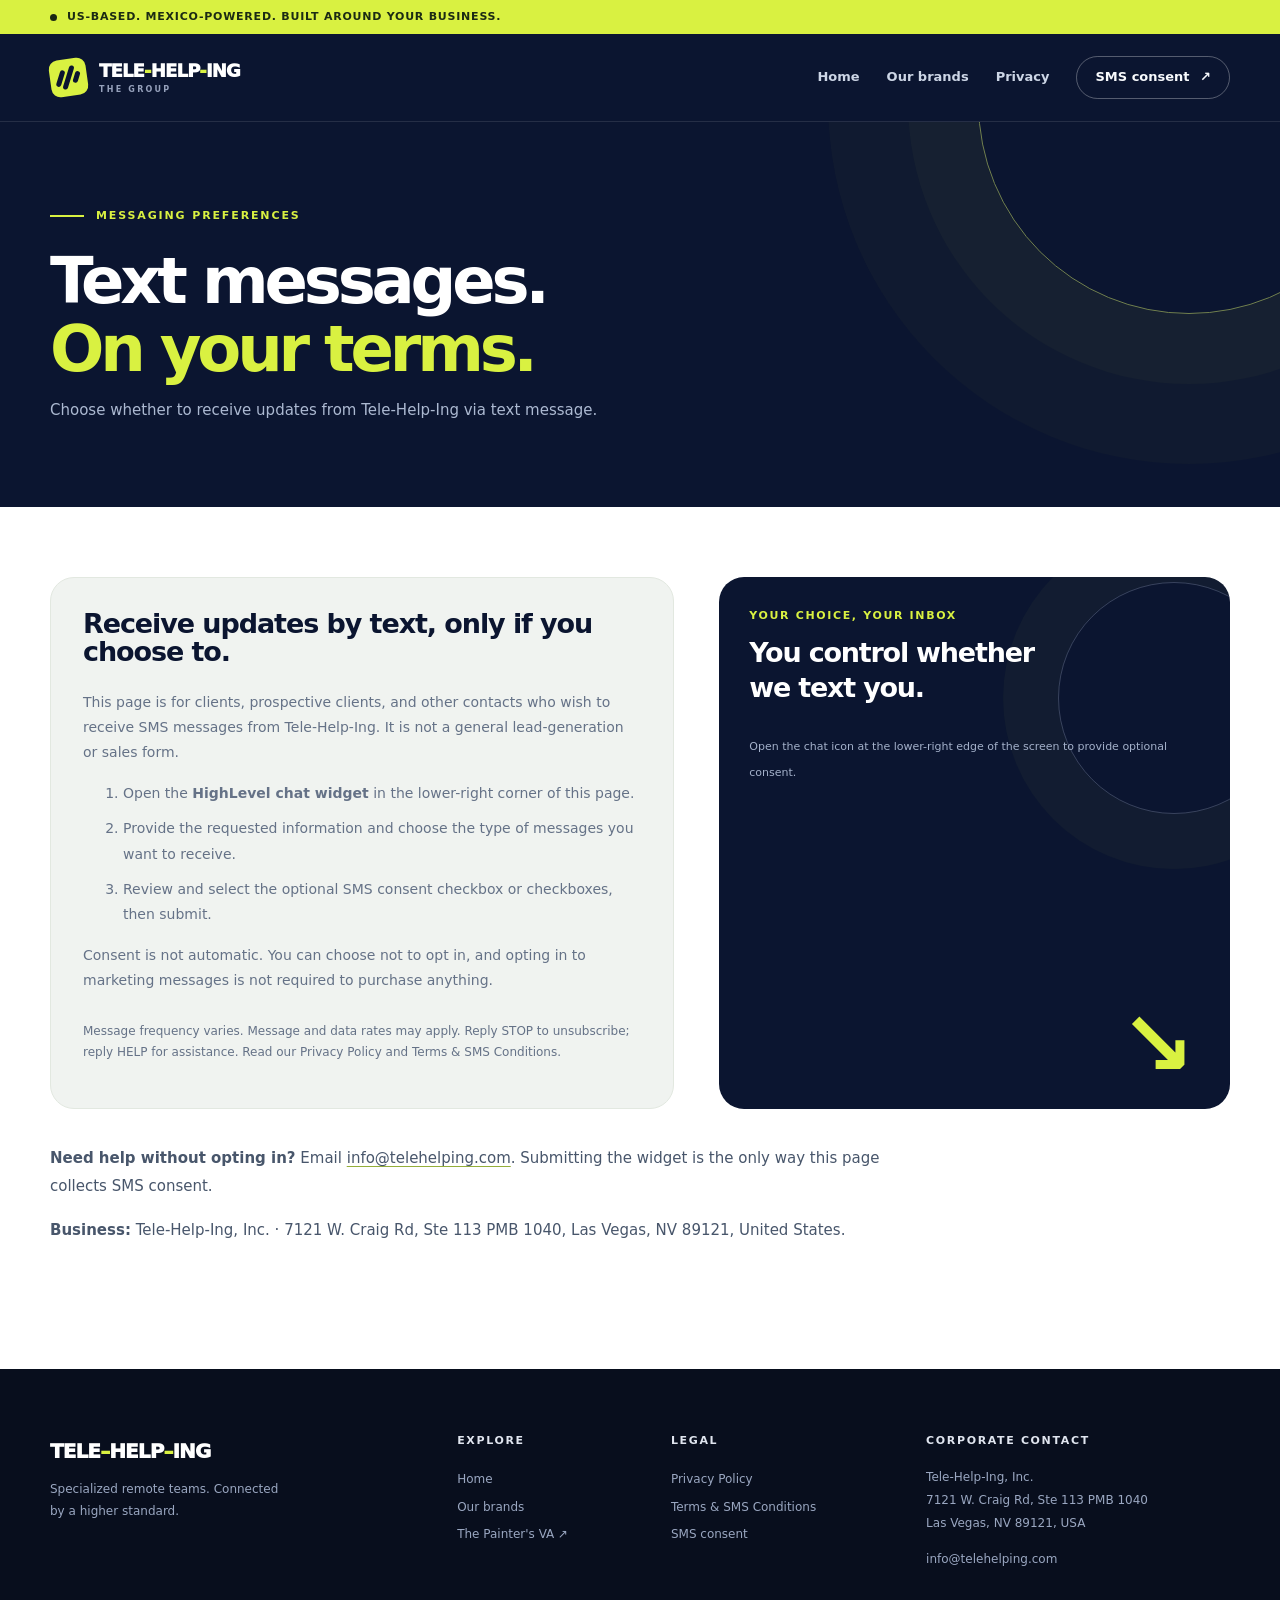
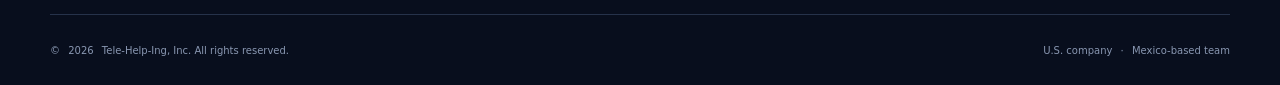
==== commit ecf63633: "Add files via upload" ====
--- a/index.html
+++ b/index.html
@@ -1,95 +1,10 @@
 <!doctype html>
-<html lang="en">
-<head>
-  <meta charset="utf-8">
-  <meta name="viewport" content="width=device-width, initial-scale=1">
-  <title>Tele-Help-Ing | Specialized Remote Teams, One Connected Group</title>
-  <meta name="description" content="Meet Tele-Help-Ing, the group behind industry-focused remote staffing brands. We connect U.S. businesses with bilingual talent and operational support from Mexico.">
-  <link rel="canonical" href="https://www.telehelping.com/">
-  <meta name="theme-color" content="#0b1530">
-  <meta property="og:type" content="website">
-  <meta property="og:title" content="Tele-Help-Ing | Specialized Remote Teams">
-  <meta property="og:description" content="One connected group. Specialized remote staffing for the work that matters.">
-  <meta property="og:url" content="https://www.telehelping.com/">
-  <link rel="stylesheet" href="/style.css?v=20261109">
-</head>
+<html lang="en"><head><meta charset="utf-8"><meta name="viewport" content="width=device-width, initial-scale=1"><title>SMS Consent | Tele-Help-Ing</title><meta name="description" content="Optional SMS consent for communications from Tele-Help-Ing."><link rel="canonical" href="https://www.telehelping.com/sms-consent/"><meta name="theme-color" content="#0b1530"><link rel="stylesheet" href="/style.css?v=20261109"></head>
 <body>
   <a class="skip-link" href="#main">Skip to content</a>
   <div class="announcement"><div class="wrap announcement-inner"><span class="status-dot" aria-hidden="true"></span> US-based. Mexico-powered. Built around your business.</div></div>
-  <header class="header">
-    <div class="wrap header-inner">
-      <a class="identity" href="/" aria-label="Tele-Help-Ing home">
-        <span class="identity-symbol" aria-hidden="true"><span></span><span></span><span></span></span>
-        <span class="identity-type">TELE<span class="identity-lime">-</span>HELP<span class="identity-lime">-</span>ING <small>THE GROUP</small></span>
-      </a>
-      <button class="menu-toggle" type="button" data-menu-toggle aria-controls="primary-nav" aria-expanded="false" aria-label="Toggle navigation"><span></span><span></span><span></span></button>
-      <nav class="nav" id="primary-nav" aria-label="Main navigation">
-        <a href="#about">Our approach</a>
-        <a href="#brands">Our brands</a>
-        <a href="#specialties">Specialties</a>
-        <a class="nav-pill" href="#brands">Explore the group <span aria-hidden="true">↗</span></a>
-      </nav>
-    </div>
-  </header>
-  <main id="main">
-    <section class="hero">
-      <div class="hero-glow glow-1" aria-hidden="true"></div><div class="hero-glow glow-2" aria-hidden="true"></div>
-      <div class="wrap hero-grid">
-        <div class="hero-copy">
-          <div class="eyebrow"><span class="eyebrow-line"></span> THE TELE-HELP-ING GROUP</div>
-          <h1>Great teams don't happen <em>by accident.</em></h1>
-          <p class="hero-lede">The right people. The right systems. The right fit for your industry. We're the group behind purpose-built remote staffing solutions that help businesses do their best work.</p>
-          <div class="hero-buttons">
-            <a href="#brands" class="button button-lime">Meet our brands <span aria-hidden="true">↗</span></a>
-            <a href="#about" class="text-link">How we work <span aria-hidden="true">→</span></a>
-          </div>
-          <div class="hero-footnote"><span class="mini-orbit" aria-hidden="true"></span> U.S.-based organization <span class="dot-sep">·</span> Mexico-based bilingual talent</div>
-        </div>
-        <div class="hero-art" aria-label="An illustration of the Tele-Help-Ing group connecting specialized staffing solutions">
-          <div class="orbit orbit-a"></div><div class="orbit orbit-b"></div>
-          <div class="connection-line line-one"></div><div class="connection-line line-two"></div>
-          <div class="orbit-tag orbit-tag-top"><span class="tag-icon">01</span><span>INDUSTRY FOCUS<br><strong>Built for your workflow</strong></span></div>
-          <div class="main-tile"><div class="tile-top"><span class="tile-star">✳</span><span>CONNECTED TEAMS</span></div><div class="tile-monogram">T<span>H</span><i>.</i></div><div class="tile-bottom">ONE GROUP.<br>MORE POSSIBILITY.</div></div>
-          <div class="orbit-tag orbit-tag-bottom"><span class="tag-icon tag-icon-lime">02</span><span>PEOPLE + PROCESS<br><strong>Made to work together</strong></span></div>
-          <div class="hero-art-caption">PRACTICAL STAFFING. REAL OPERATIONS.</div>
-        </div>
-      </div>
-      <div class="wrap hero-bottom"><span>Built for long-term partnerships</span><span class="hero-bottom-line"></span><span>Explore our group <span aria-hidden="true">↓</span></span></div>
-    </section>
-
-    <section class="intro section" id="about">
-      <div class="wrap intro-grid">
-        <div><div class="section-label"><span class="label-square"></span> WHO WE ARE</div><h2>Not a staffing directory.<br><span class="ink-muted">An operating partner.</span></h2></div>
-        <div class="intro-text"><p>Tele-Help-Ing brings together specialized remote staffing capabilities under one group. We recruit and support bilingual professionals in Mexico, helping U.S. businesses get dependable people into the right roles.</p><p>Our brands serve different industries, but the standard stays the same: thoughtful placement, structured onboarding, and reliable ongoing support.</p><a href="#brands" class="inline-link">Find the right team <span aria-hidden="true">↗</span></a></div>
-      </div>
-      <div class="wrap process-row" aria-label="Our approach"><div><span>01 /</span><strong>Understand the work</strong><p>Start with the responsibilities, not just a job title.</p></div><div><span>02 /</span><strong>Find the right fit</strong><p>Match the role to qualified remote talent.</p></div><div><span>03 /</span><strong>Support the team</strong><p>Build consistency beyond the initial placement.</p></div></div>
-    </section>
-
-    <section class="brands section" id="brands">
-      <div class="wrap"><div class="section-label"><span class="label-square"></span> THE GROUP</div><div class="brands-head"><h2>Different industries.<br>One shared standard.</h2><p>Start with the brand or service area that matches your business. Each path is built around the real work your team needs done.</p></div>
-        <div class="brand-grid">
-          <article class="brand-card painter-card"><div class="brand-card-top"><span class="card-counter">01 / SPECIALIZED BRAND</span><span class="card-arr" aria-hidden="true">↗</span></div><div class="painter-mark">THE<br><strong>PAINTER'S <span>VA</span></strong><span class="brush-underline" aria-hidden="true"></span></div><p class="brand-description">Built for painting contractors who need better coverage for scheduling, follow-up, estimating support, and day-to-day admin.</p><div class="tag-row"><span>Painting businesses</span><span>Back-office operations</span></div><a class="brand-card-link" href="https://www.thepaintersva.com/" target="_blank" rel="noopener noreferrer">Visit The Painter's VA <span aria-hidden="true">↗</span></a></article>
-          <article class="brand-card general-card"><div class="brand-card-top"><span class="card-counter">02 / CORE SERVICES</span><span class="card-arr" aria-hidden="true">↗</span></div><div class="general-mark"><span class="general-mark-icon">T<span>+</span></span><span>TELE-HELP-ING<small>BUSINESS SUPPORT</small></span></div><p class="brand-description">For professional service organizations and operators looking for bilingual remote administrative and operations support.</p><div class="tag-row"><span>Professional services</span><span>Remote staffing</span></div><a class="brand-card-link" href="#specialties">Explore support areas <span aria-hidden="true">↗</span></a></article>
-        </div>
-        <div class="brand-note"><span class="note-sparkle" aria-hidden="true">✳</span><p><strong>One group, tailored solutions.</strong> We keep this site simple and direct visitors to the right business instead of running another sales funnel here.</p></div>
-      </div>
-    </section>
-
-    <section class="specialties section" id="specialties">
-      <div class="wrap"><div class="section-label"><span class="label-square"></span> WHERE WE HELP</div><div class="specialties-top"><h2>Support that fits<br>the actual work.</h2><p>Our broader team supports recurring workflows across service-focused businesses.</p></div><div class="specialties-grid">
-          <div class="specialty"><span class="specialty-no">01</span><h3>Administrative operations</h3><p>Scheduling, inbox coordination, client communication, and recurring business processes.</p></div>
-          <div class="specialty"><span class="specialty-no">02</span><h3>Finance &amp; accounting support</h3><p>Bookkeeping administration, reporting coordination, and financial workflows.</p></div>
-          <div class="specialty"><span class="specialty-no">03</span><h3>Professional services</h3><p>Administrative and documentation support for legal, healthcare, and other service teams.</p></div>
-          <div class="specialty"><span class="specialty-no">04</span><h3>Marketing &amp; content operations</h3><p>Coordinating marketing tasks, media workflows, and client-facing follow-up.</p></div>
-        </div>
-      </div>
-    </section>
-
-    <section class="closing"><div class="wrap closing-grid"><div><span class="closing-eyebrow">THE RIGHT SUPPORT STARTS WITH THE RIGHT TEAM</span><h2>Built around people.<br><em>Backed by process.</em></h2></div><a class="button button-lime" href="#brands">Explore our brands <span aria-hidden="true">↗</span></a></div></section>
-  </main>
-  <footer class="footer"><div class="wrap footer-grid"><div><a class="footer-logo" href="/">TELE<span>–</span>HELP<span>–</span>ING</a><p>Specialized remote teams. Connected by a higher standard.</p></div><div><h2>Explore</h2><a href="#brands">Our brands</a><a href="#specialties">Our specialties</a><a href="https://www.thepaintersva.com/" target="_blank" rel="noopener noreferrer">The Painter's VA ↗</a></div><div><h2>Legal</h2><a href="/privacy-policy/">Privacy Policy</a><a href="/terms-and-conditions/">Terms &amp; SMS Conditions</a><a href="/sms-consent/">SMS consent</a></div><div><h2>Corporate contact</h2><p>Tele-Help-Ing, Inc.<br>7121 W. Craig Rd, Ste 113 PMB 1040<br>Las Vegas, NV 89121, USA</p><a href="mailto:info@telehelping.com">info@telehelping.com</a></div></div><div class="wrap footer-bottom"><span>© <span data-year>2026</span> Tele-Help-Ing, Inc. All rights reserved.</span><span>U.S. company <span aria-hidden="true">·</span> Mexico-based team</span></div></footer>
-  <!-- HighLevel A2P widget. This is the ONLY SMS opt-in form on the homepage. Keep the widget configured in HighLevel with real, optional consent checkboxes. -->
-  <script src="https://widgets.leadconnectorhq.com/loader.js" data-resources-url="https://widgets.leadconnectorhq.com/chat-widget/loader.js" data-widget-id="6aee570a5fefb8449980fd55"></script>
+  <header class="header"><div class="wrap header-inner"><a class="identity" href="/" aria-label="Tele-Help-Ing home"><span class="identity-symbol" aria-hidden="true"><span></span><span></span><span></span></span><span class="identity-type">TELE<span class="identity-lime">-</span>HELP<span class="identity-lime">-</span>ING <small>THE GROUP</small></span></a><button class="menu-toggle" type="button" data-menu-toggle aria-controls="primary-nav" aria-expanded="false" aria-label="Toggle navigation"><span></span><span></span><span></span></button><nav class="nav" id="primary-nav" aria-label="Main navigation"><a href="/">Home</a><a href="/#brands">Our brands</a><a href="/privacy-policy/">Privacy</a><a class="nav-pill" href="/sms-consent/">SMS consent <span aria-hidden="true">↗</span></a></nav></div></header>
+<main id="main"><section class="subpage-hero"><div class="wrap"><div class="eyebrow"><span class="eyebrow-line"></span>MESSAGING PREFERENCES</div><h1>Text messages.<br><em>On your terms.</em></h1><p>Choose whether to receive updates from Tele-Help-Ing via text message.</p></div></section><section class="subpage-body"><div class="wrap"><div class="consent-layout"><div class="consent-box"><h2>Receive updates by text, only if you choose to.</h2><p>This page is for clients, prospective clients, and other contacts who wish to receive SMS messages from Tele-Help-Ing. It is not a general lead-generation or sales form.</p><ol><li>Open the <strong>HighLevel chat widget</strong> in the lower-right corner of this page.</li><li>Provide the requested information and choose the type of messages you want to receive.</li><li>Review and select the optional SMS consent checkbox or checkboxes, then submit.</li></ol><p>Consent is not automatic. You can choose not to opt in, and opting in to marketing messages is not required to purchase anything.</p><p class="note">Message frequency varies. Message and data rates may apply. Reply STOP to unsubscribe; reply HELP for assistance. Read our <a href="/privacy-policy/">Privacy Policy</a> and <a href="/terms-and-conditions/">Terms &amp; SMS Conditions</a>.</p></div><div class="consent-card"><h3>YOUR CHOICE, YOUR INBOX</h3><p>You control whether we text you.</p><small>Open the chat icon at the lower-right edge of the screen to provide optional consent.</small><span class="chat-symbol" aria-hidden="true">↘</span></div></div><div class="legal-content" style="margin-top:35px"><p><strong>Need help without opting in?</strong> Email <a href="mailto:info@telehelping.com">info@telehelping.com</a>. Submitting the widget is the only way this page collects SMS consent.</p><p><strong>Business:</strong> Tele-Help-Ing, Inc. · 7121 W. Craig Rd, Ste 113 PMB 1040, Las Vegas, NV 89121, United States.</p></div></div></section></main>
+  <footer class="footer"><div class="wrap footer-grid"><div><a class="footer-logo" href="/">TELE<span>–</span>HELP<span>–</span>ING</a><p>Specialized remote teams. Connected by a higher standard.</p></div><div><h2>Explore</h2><a href="/">Home</a><a href="/#brands">Our brands</a><a href="https://www.thepaintersva.com/" rel="noopener noreferrer" target="_blank">The Painter's VA ↗</a></div><div><h2>Legal</h2><a href="/privacy-policy/">Privacy Policy</a><a href="/terms-and-conditions/">Terms &amp; SMS Conditions</a><a href="/sms-consent/">SMS consent</a></div><div><h2>Corporate contact</h2><p>Tele-Help-Ing, Inc.<br>7121 W. Craig Rd, Ste 113 PMB 1040<br>Las Vegas, NV 89121, USA</p><a href="mailto:info@telehelping.com">info@telehelping.com</a></div></div><div class="wrap footer-bottom"><span>© <span data-year>2026</span> Tele-Help-Ing, Inc. All rights reserved.</span><span>U.S. company <span aria-hidden="true">·</span> Mexico-based team</span></div></footer>
   <script src="/script.js" defer></script>
-</body>
-</html>
+<script src="https://widgets.leadconnectorhq.com/loader.js" data-resources-url="https://widgets.leadconnectorhq.com/chat-widget/loader.js" data-widget-id="6aee570a5fefb8449980fd55"></script></body></html>
--- a/style.css
+++ b/style.css
@@ -1,1451 +1,12 @@
-:root {
-  --ink: #071126;
-  --ink-soft: #18223a;
-  --blue: #010081;
-  --blue-2: #010081;
-  --blue-hover: #000066;
-  --blue-soft: #f0f0ff;
-  --lime: #D9F141;
-  --paper: #f6f9fd;
-  --paper-2: #eef4fb;
-  --white: #ffffff;
-  --muted: #58657a;
-  --line: #dfe7f2;
-  --line-strong: #cbd8ee;
-  --shadow: 0 24px 70px rgba(24, 44, 86, 0.14);
-  --shadow-soft: 0 16px 44px rgba(24, 44, 86, 0.1);
-  --radius: 8px;
-  --shell: min(1180px, calc(100vw - 40px));
-}
-
-* {
-  box-sizing: border-box;
-}
-
-html {
-  scroll-behavior: smooth;
-}
-
-body {
-  margin: 0;
-  color: var(--ink);
-  background: var(--paper);
-  font-family: Inter, ui-sans-serif, system-ui, -apple-system, BlinkMacSystemFont, "Segoe UI", sans-serif;
-  line-height: 1.6;
-  letter-spacing: 0;
-  text-rendering: optimizeLegibility;
-}
-
-body.nav-open {
-  overflow: hidden;
-}
-
-img {
-  display: block;
-  max-width: 100%;
-}
-
-a {
-  color: inherit;
-  text-decoration: none;
-}
-
-a:hover {
-  color: var(--blue);
-}
-
-:focus-visible {
-  outline: 3px solid var(--blue);
-  outline-offset: 4px;
-}
-
-.shell {
-  width: var(--shell);
-  margin-inline: auto;
-}
-
-.skip-link {
-  position: fixed;
-  top: 12px;
-  left: 12px;
-  z-index: 1000;
-  transform: translateY(-140%);
-  padding: 10px 14px;
-  background: var(--blue);
-  color: var(--white);
-  border-radius: 6px;
-  font-weight: 800;
-}
-
-.skip-link:focus {
-  transform: translateY(0);
-}
-
-.sr-only {
-  position: absolute;
-  width: 1px;
-  height: 1px;
-  padding: 0;
-  margin: -1px;
-  overflow: hidden;
-  clip: rect(0, 0, 0, 0);
-  white-space: nowrap;
-  border: 0;
-}
-
-.site-header {
-  position: sticky;
-  top: 0;
-  z-index: 100;
-  background: rgba(255, 255, 255, 0.96);
-  border-bottom: 1px solid var(--line);
-  box-shadow: 0 8px 30px rgba(24, 44, 86, 0.06);
-  backdrop-filter: blur(18px);
-}
-
-.header-inner {
-  min-height: 92px;
-  display: flex;
-  align-items: center;
-  justify-content: space-between;
-  gap: 24px;
-}
-
-.brand-mark {
-  display: inline-flex;
-  align-items: center;
-  width: 196px;
-  flex: 0 0 auto;
-}
-
-.brand-mark img,
-.footer-logo {
-  height: auto;
-  object-fit: contain;
-}
-
-.site-nav {
-  display: flex;
-  align-items: center;
-  justify-content: flex-end;
-  gap: 8px;
-  color: #4c586d;
-  font-size: 0.96rem;
-  font-weight: 760;
-}
-
-.site-nav > a,
-.nav-parent,
-.nav-cta {
-  min-height: 46px;
-  display: inline-flex;
-  align-items: center;
-  padding: 10px 14px;
-  border-radius: 8px;
-  color: inherit;
-}
-
-.site-nav a[aria-current="page"] {
-  color: var(--blue);
-}
-
-.nav-parent {
-  appearance: none;
-  border: 0;
-  background: transparent;
-  cursor: pointer;
-  font: inherit;
-}
-
-.nav-parent::after {
-  content: "";
-  width: 7px;
-  height: 7px;
-  margin-left: 8px;
-  border-right: 2px solid currentColor;
-  border-bottom: 2px solid currentColor;
-  transform: rotate(45deg) translateY(-2px);
-  transition: transform 180ms ease;
-}
-
-.nav-group {
-  position: relative;
-}
-
-.nav-menu {
-  position: absolute;
-  top: calc(100% + 12px);
-  left: 0;
-  min-width: 280px;
-  padding: 8px;
-  display: grid;
-  gap: 4px;
-  background: var(--white);
-  border: 1px solid var(--line);
-  border-radius: var(--radius);
-  box-shadow: var(--shadow);
-  opacity: 0;
-  transform: translateY(8px);
-  pointer-events: none;
-  transition: opacity 180ms ease, transform 180ms ease;
-}
-
-.nav-menu a {
-  position: relative;
-  padding: 10px 12px;
-  border-radius: 6px;
-  color: var(--ink);
-}
-
-.nav-submenu {
-  margin-top: 6px;
-  padding-top: 8px;
-  border-top: 1px solid var(--line);
-}
-
-.nav-submenu-parent {
-  font-weight: 920;
-}
-
-.nav-menu .nav-subitem {
-  margin-left: 10px;
-  padding-left: 18px;
-  color: var(--muted);
-  font-size: 0.9rem;
-}
-
-.nav-menu .nav-subitem::before {
-  content: "";
-  position: absolute;
-  width: 6px;
-  height: 6px;
-  margin-top: 10px;
-  margin-left: -14px;
-  border-radius: 50%;
-  background: var(--lime);
-}
-
-.nav-menu a:hover,
-.site-nav > a:hover,
-.nav-parent:hover {
-  background: var(--blue-soft);
-  color: var(--blue);
-}
-
-.nav-group:hover .nav-menu,
-.nav-group:focus-within .nav-menu,
-.nav-group.is-open .nav-menu {
-  opacity: 1;
-  transform: translateY(0);
-  pointer-events: auto;
-}
-
-.nav-group.is-open .nav-parent::after {
-  transform: rotate(225deg) translate(-1px, -1px);
-}
-
-.nav-cta {
-  margin-left: 4px;
-  padding-inline: 24px;
-  justify-content: center;
-  background: var(--blue);
-  color: var(--white) !important;
-  box-shadow: 0 16px 32px rgba(1, 0, 129, 0.24);
-}
-
-.nav-cta:hover {
-  background: var(--blue-hover);
-  color: var(--white) !important;
-}
-
-.nav-toggle {
-  display: none;
-  width: 44px;
-  height: 44px;
-  align-items: center;
-  justify-content: center;
-  flex-direction: column;
-  gap: 5px;
-  border: 1px solid var(--line);
-  border-radius: 8px;
-  background: var(--white);
-  cursor: pointer;
-}
-
-.nav-toggle span:not(.sr-only) {
-  width: 20px;
-  height: 2px;
-  background: var(--ink);
-}
-
-.hero {
-  position: relative;
-  overflow: hidden;
-  color: var(--ink);
-  background:
-    radial-gradient(circle at 78% 24%, rgba(1, 0, 129, 0.1), transparent 32%),
-    linear-gradient(180deg, #f8fbff 0%, #f4f8fd 100%);
-}
-
-.hero::before {
-  content: "";
-  position: absolute;
-  inset: auto 0 0;
-  height: 1px;
-  background: var(--line);
-}
-
-.hero-scrim {
-  display: none;
-}
-
-.hero-content {
-  position: relative;
-  z-index: 1;
-  max-width: none;
-  min-height: 650px;
-  display: block;
-  padding-block: 88px;
-  padding-right: 48%;
-}
-
-.hero-content > * {
-  max-width: 600px;
-}
-
-.hero-content::after {
-  content: "";
-  position: absolute;
-  right: 0;
-  top: 88px;
-  bottom: 88px;
-  width: 44%;
-  border: 1px solid var(--line-strong);
-  border-radius: 34px;
-  background:
-    linear-gradient(180deg, rgba(255, 255, 255, 0.34), rgba(255, 255, 255, 0.48)),
-    var(--hero-image) center bottom / cover no-repeat;
-  box-shadow: var(--shadow);
-}
-
-.hero-home .hero-content::before,
-.service-hero .hero-content::before {
-  position: absolute;
-  right: calc(44% - 130px);
-  top: 142px;
-  z-index: 2;
-  display: inline-flex;
-  align-items: center;
-  min-height: 54px;
-  padding: 12px 18px;
-  border: 1px solid var(--line);
-  border-radius: 8px;
-  background: rgba(255, 255, 255, 0.92);
-  box-shadow: var(--shadow-soft);
-  color: var(--blue);
-  font-size: 0.92rem;
-  font-weight: 900;
-}
-
-.hero-home .hero-content::before {
-  content: "Qualified candidate support";
-}
-
-.service-hero .hero-content::before {
-  content: "Specialized remote support";
-}
-
-.commitment-hero .hero-content::before {
-  content: "Candidate search standard";
-}
-
-.commitment-hero .hero-content::after {
-  background:
-    radial-gradient(circle at 50% 72%, rgba(217, 241, 65, 0.24), transparent 38%),
-    var(--hero-image) center / contain no-repeat;
-  background-color: rgba(255, 255, 255, 0.86);
-}
-
-.hero-home .hero-content {
-  min-height: 700px;
-}
-
-.service-hero .hero-content {
-  min-height: 600px;
-}
-
-.eyebrow {
-  width: fit-content;
-  display: inline-flex;
-  align-items: center;
-  gap: 10px;
-  margin: 0 0 24px;
-  padding: 9px 16px;
-  border: 1px solid #d4d6ff;
-  border-radius: 999px;
-  background: var(--blue-soft);
-  color: var(--blue);
-  font-size: 0.78rem;
-  font-weight: 920;
-  text-transform: uppercase;
-}
-
-.eyebrow::before {
-  content: "";
-  width: 8px;
-  height: 8px;
-  border-radius: 50%;
-  background: var(--lime);
-  box-shadow: 0 0 0 4px rgba(217, 241, 65, 0.28);
-}
-
-h1,
-h2,
-h3,
-p {
-  margin-top: 0;
-}
-
-h1,
-h2,
-h3 {
-  color: var(--ink);
-  line-height: 1.04;
-  letter-spacing: 0;
-}
-
-h1 {
-  max-width: 680px;
-  margin-bottom: 26px;
-  font-size: 5.25rem;
-  font-weight: 950;
-}
-
-h1 span {
-  color: var(--blue);
-}
-
-h2 {
-  font-size: 3.35rem;
-  font-weight: 920;
-}
-
-h3 {
-  font-size: 1.42rem;
-  font-weight: 880;
-}
-
-.hero-copy {
-  max-width: 690px;
-  color: var(--muted);
-  font-size: 1.22rem;
-  line-height: 1.7;
-}
-
-.hero-actions,
-.section-actions {
-  display: flex;
-  flex-wrap: wrap;
-  gap: 12px;
-  margin-top: 30px;
-}
-
-.button {
-  min-height: 50px;
-  display: inline-flex;
-  align-items: center;
-  justify-content: center;
-  gap: 10px;
-  padding: 12px 20px;
-  border: 1px solid transparent;
-  border-radius: 8px;
-  font-weight: 860;
-  transition: transform 180ms ease, background 180ms ease, border-color 180ms ease, color 180ms ease, box-shadow 180ms ease;
-}
-
-.button:hover {
-  transform: translateY(-2px);
-}
-
-.button-primary {
-  background: var(--blue);
-  color: var(--white);
-  box-shadow: 0 16px 32px rgba(1, 0, 129, 0.24);
-}
-
-.button-primary:hover {
-  background: var(--blue-hover);
-  color: var(--white);
-}
-
-.button-secondary {
-  background: var(--white);
-  color: var(--blue);
-  border-color: var(--line-strong);
-}
-
-.button-secondary:hover {
-  background: var(--blue-soft);
-  color: var(--blue);
-  border-color: #c6c8ff;
-}
-
-.section {
-  padding: 92px 0;
-}
-
-.section-light,
-.section-white,
-.section-accent {
-  background: var(--paper);
-}
-
-.section-white {
-  background: var(--white);
-}
-
-.section-ink {
-  background: #f8fbff;
-  color: var(--ink);
-}
-
-.section-heading {
-  max-width: 840px;
-  margin-bottom: 44px;
-}
-
-.section-heading.narrow {
-  max-width: 780px;
-}
-
-.section-heading p,
-.content-stack p {
-  color: var(--muted);
-  font-size: 1.12rem;
-}
-
-.section-ink .section-heading p,
-.section-ink .content-stack p {
-  color: var(--muted);
-}
-
-.brand-grid,
-.service-grid,
-.specialty-grid,
-.metrics-grid {
-  display: grid;
-  gap: 24px;
-}
-
-.brand-grid {
-  grid-template-columns: repeat(2, minmax(0, 1fr));
-}
-
-.brand-showcase-grid {
-  gap: 30px;
-}
-
-.brand-card,
-.service-card,
-.specialty-card,
-.metric,
-.timeline-step,
-.checklist div {
-  position: relative;
-  border: 1px solid var(--line);
-  border-radius: 22px;
-  background: var(--white);
-  box-shadow: 0 14px 38px rgba(24, 44, 86, 0.06);
-  transition: transform 180ms ease, box-shadow 180ms ease, border-color 180ms ease;
-}
-
-.brand-card,
-.service-card {
-  padding: 34px;
-}
-
-.brand-showcase-card {
-  min-height: 560px;
-  display: flex;
-  flex-direction: column;
-  align-items: center;
-  justify-content: center;
-  gap: 46px;
-  padding: 58px 52px;
-  overflow: hidden;
-  text-align: center;
-}
-
-.brand-showcase-painters {
-  background:
-    radial-gradient(circle at 50% 18%, rgba(1, 0, 129, 0.05), transparent 34%),
-    var(--white);
-  border-color: rgba(7, 17, 38, 0.1);
-  box-shadow: 0 24px 70px rgba(24, 44, 86, 0.13);
-}
-
-.brand-showcase-coaches {
-  background:
-    radial-gradient(circle at 50% 42%, rgba(39, 205, 179, 0.16), transparent 32%),
-    linear-gradient(145deg, #03071e 0%, #071126 58%, #020516 100%);
-  border-color: rgba(255, 255, 255, 0.08);
-  box-shadow: 0 24px 70px rgba(2, 5, 22, 0.24);
-}
-
-.brand-logo-lockup {
-  display: flex;
-  align-items: center;
-  justify-content: center;
-  gap: 26px;
-  width: 100%;
-}
-
-.brand-logo-lockup svg {
-  flex: 0 0 auto;
-}
-
-.brand-logo-lockup div {
-  text-align: left;
-}
-
-.brand-logo-img {
-  width: min(100%, 440px);
-  height: auto;
-  object-fit: contain;
-}
-
-.painters-logo-img {
-  filter: drop-shadow(0 14px 22px rgba(8, 32, 78, 0.08));
-}
-
-.brand-logo-lockup span,
-.brand-logo-lockup strong {
-  display: block;
-  line-height: 0.98;
-  font-weight: 950;
-}
-
-.painters-lockup {
-  color: #0a3a72;
-}
-
-.painters-lockup span {
-  font-size: 3.2rem;
-}
-
-.painters-lockup strong {
-  font-size: 4.05rem;
-}
-
-.painters-lockup em {
-  color: #dc2e18;
-  font-style: normal;
-}
-
-.brand-brush {
-  width: 86px;
-  height: auto;
-  filter: drop-shadow(0 12px 16px rgba(160, 84, 27, 0.22));
-}
-
-.coaches-lockup {
-  color: var(--white);
-}
-
-.coaches-lockup span {
-  font-size: 3.05rem;
-}
-
-.coaches-lockup strong {
-  font-size: 3.75rem;
-}
-
-.coaches-lockup em {
-  color: #22cbb2;
-  font-style: normal;
-}
-
-.brand-chat {
-  width: 126px;
-  height: auto;
-  filter: drop-shadow(0 18px 22px rgba(0, 0, 0, 0.24));
-}
-
-.brand-showcase-card p {
-  max-width: 390px;
-  margin: 0;
-  font-size: 1.55rem;
-  line-height: 1.45;
-  font-weight: 620;
-}
-
-.brand-showcase-painters p {
-  color: #0a3a72;
-}
-
-.brand-showcase-coaches p {
-  color: rgba(255, 255, 255, 0.9);
-}
-
-.brand-showcase-button {
-  width: 100%;
-  min-height: 74px;
-  display: inline-flex;
-  align-items: center;
-  justify-content: center;
-  gap: 18px;
-  margin-top: auto;
-  padding: 18px 24px;
-  border-radius: 8px;
-  font-size: 1.12rem;
-  font-weight: 900;
-  transition: transform 180ms ease, box-shadow 180ms ease, filter 180ms ease;
-}
-
-.brand-showcase-button:hover {
-  transform: translateY(-2px);
-  filter: brightness(1.02);
-}
-
-.painters-button,
-.brand-showcase-painters .painters-button {
-  background: #df2b17;
-  color: var(--white);
-  box-shadow: 0 16px 34px rgba(223, 43, 23, 0.28);
-}
-
-.coaches-button,
-.brand-showcase-coaches .coaches-button {
-  background: #27cdb3;
-  color: #04102a;
-  box-shadow: 0 16px 34px rgba(39, 205, 179, 0.24);
-}
-
-.brand-card:hover,
-.service-card:hover,
-.specialty-card:hover,
-.metric:hover,
-.timeline-step:hover {
-  transform: translateY(-4px);
-  border-color: #cbd8f4;
-  box-shadow: var(--shadow-soft);
-}
-
-.brand-card-featured {
-  background: var(--white);
-  color: var(--ink);
-  border-color: #bfcdf6;
-}
-
-.brand-card-featured p {
-  color: var(--muted);
-}
-
-.brand-card-painters {
-  background:
-    radial-gradient(circle at 92% 12%, rgba(1, 0, 129, 0.1), transparent 28%),
-    linear-gradient(135deg, #f8ffb7 0%, var(--lime) 100%);
-  border-color: rgba(1, 0, 129, 0.18);
-}
-
-.brand-card-painters .brand-index {
-  background: var(--blue);
-  color: var(--lime);
-}
-
-.brand-card-coaches {
-  background:
-    radial-gradient(circle at 92% 16%, rgba(217, 241, 65, 0.36), transparent 30%),
-    linear-gradient(135deg, #010052 0%, var(--blue) 100%);
-  border-color: rgba(217, 241, 65, 0.34);
-}
-
-.brand-card-coaches h3,
-.brand-card-coaches p {
-  color: var(--white);
-}
-
-.brand-card-coaches .brand-index {
-  background: rgba(217, 241, 65, 0.14);
-  color: var(--lime);
-  border: 1px solid rgba(217, 241, 65, 0.36);
-}
-
-.brand-card-coaches a {
-  color: var(--lime);
-}
-
-.brand-index {
-  display: inline-flex;
-  align-items: center;
-  justify-content: center;
-  min-width: 56px;
-  height: 56px;
-  padding-inline: 16px;
-  margin-bottom: 26px;
-  background: var(--blue-soft);
-  color: var(--blue);
-  border-radius: 16px;
-  font-weight: 950;
-}
-
-.brand-card p,
-.service-card li,
-.timeline-step p,
-.metric p {
-  color: var(--muted);
-}
-
-.brand-card.brand-card-coaches h3,
-.brand-card.brand-card-coaches p {
-  color: var(--white);
-}
-
-.brand-card a,
-.specialty-card .specialty-name {
-  color: var(--blue);
-  font-weight: 900;
-}
-
-.specialty-grid {
-  grid-template-columns: repeat(4, minmax(0, 1fr));
-}
-
-.specialty-card {
-  min-height: 170px;
-  display: flex;
-  flex-direction: column;
-  align-items: flex-start;
-  justify-content: center;
-  gap: 18px;
-  padding: 28px;
-  color: var(--ink);
-}
-
-.specialty-card::before {
-  display: none;
-}
-
-.specialty-icon {
-  width: 58px;
-  height: 58px;
-  display: inline-flex;
-  align-items: center;
-  justify-content: center;
-  border-radius: 18px;
-  background: var(--blue-soft);
-  color: var(--blue);
-}
-
-.specialty-icon svg {
-  width: 30px;
-  height: 30px;
-  fill: none;
-  stroke: currentColor;
-  stroke-width: 2;
-  stroke-linecap: round;
-  stroke-linejoin: round;
-}
-
-.specialty-name {
-  display: block;
-  font-size: 1.08rem;
-  line-height: 1.22;
-}
-
-.split-section {
-  display: grid;
-  grid-template-columns: minmax(0, 0.92fr) minmax(0, 1.08fr);
-  gap: clamp(34px, 6vw, 72px);
-  align-items: center;
-}
-
-.split-section.reverse {
-  grid-template-columns: minmax(0, 1.05fr) minmax(0, 0.95fr);
-}
-
-.content-stack {
-  max-width: 620px;
-}
-
-.timeline {
-  display: grid;
-  gap: 16px;
-}
-
-.timeline-step {
-  display: grid;
-  grid-template-columns: 54px 1fr;
-  column-gap: 18px;
-  padding: 22px;
-}
-
-.timeline-step span {
-  grid-row: span 2;
-  width: 54px;
-  height: 54px;
-  display: inline-flex;
-  align-items: center;
-  justify-content: center;
-  background: var(--blue-soft);
-  color: var(--blue);
-  border-radius: 16px;
-  font-weight: 950;
-}
-
-.timeline-step h3 {
-  margin-bottom: 4px;
-}
-
-.timeline-step p {
-  margin: 0;
-}
-
-.metrics-grid {
-  grid-template-columns: repeat(4, minmax(0, 1fr));
-}
-
-.metric {
-  min-height: 170px;
-  padding: 30px;
-}
-
-.metric span {
-  display: block;
-  margin-bottom: 12px;
-  color: var(--blue);
-  font-size: 3.55rem;
-  line-height: 1;
-  font-weight: 950;
-}
-
-.metric p {
-  margin: 0;
-  font-weight: 820;
-}
-
-.media-frame {
-  margin: 0;
-  overflow: hidden;
-  border-radius: 28px;
-  border: 1px solid var(--line);
-  box-shadow: var(--shadow);
-}
-
-.media-frame img {
-  width: 100%;
-  aspect-ratio: 16 / 10;
-  object-fit: cover;
-}
-
-.service-grid {
-  grid-template-columns: repeat(2, minmax(0, 1fr));
-}
-
-.service-grid.three {
-  grid-template-columns: repeat(3, minmax(0, 1fr));
-}
-
-.service-card h3 {
-  margin-bottom: 18px;
-}
-
-.service-card::before {
-  content: "";
-  display: block;
-  width: 56px;
-  height: 56px;
-  margin-bottom: 22px;
-  border-radius: 16px;
-  background: var(--blue-soft);
-}
-
-.service-card ul {
-  margin: 0;
-  padding: 0;
-  list-style: none;
-  display: grid;
-  gap: 10px;
-}
-
-.service-card li {
-  position: relative;
-  padding-left: 22px;
-}
-
-.service-card li::before {
-  content: "";
-  position: absolute;
-  left: 0;
-  top: 0.72em;
-  width: 8px;
-  height: 8px;
-  background: var(--blue);
-  border-radius: 50%;
-}
-
-.checklist {
-  display: grid;
-  gap: 14px;
-}
-
-.checklist div {
-  display: flex;
-  gap: 14px;
-  align-items: flex-start;
-  padding: 20px;
-  color: var(--ink);
-  font-weight: 820;
-}
-
-.checklist span {
-  width: 18px;
-  height: 18px;
-  flex: 0 0 18px;
-  margin-top: 4px;
-  border: 5px solid var(--blue);
-  border-radius: 50%;
-}
-
-.faq-list {
-  display: grid;
-  gap: 14px;
-  max-width: 920px;
-}
-
-.faq-list details {
-  border: 1px solid var(--line);
-  border-radius: 18px;
-  background: var(--white);
-  box-shadow: 0 14px 38px rgba(24, 44, 86, 0.06);
-}
-
-.faq-list summary {
-  cursor: pointer;
-  padding: 20px 24px;
-  color: var(--ink);
-  font-weight: 880;
-}
-
-.faq-list summary::marker {
-  color: var(--blue);
-}
-
-.faq-list p {
-  margin: 0;
-  padding: 0 24px 22px;
-  color: var(--muted);
-}
-
-.final-cta {
-  background: var(--paper);
-}
-
-.cta-panel {
-  padding: 58px;
-  background:
-    radial-gradient(circle at 86% 20%, rgba(217, 241, 65, 0.4), transparent 26%),
-    linear-gradient(135deg, #010052 0%, var(--blue) 100%);
-  color: var(--white);
-  border-radius: 28px;
-  box-shadow: var(--shadow);
-}
-
-.cta-panel .eyebrow {
-  background: rgba(255, 255, 255, 0.14);
-  border-color: rgba(255, 255, 255, 0.24);
-  color: var(--white);
-}
-
-.cta-panel h2 {
-  max-width: 880px;
-  color: var(--white);
-}
-
-.cta-panel p:not(.eyebrow) {
-  max-width: 720px;
-  color: rgba(255, 255, 255, 0.8);
-  font-size: 1.08rem;
-}
-
-.site-footer {
-  background: #071126;
-  color: rgba(255, 255, 255, 0.78);
-  padding: 64px 0 28px;
-}
-
-.footer-grid {
-  display: grid;
-  grid-template-columns: 1.3fr repeat(3, 0.8fr);
-  gap: 34px;
-}
-
-.footer-grid h2 {
-  margin-bottom: 12px;
-  color: var(--white);
-  font-size: 0.9rem;
-  text-transform: uppercase;
-}
-
-.footer-grid a {
-  display: block;
-  padding: 4px 0;
-}
-
-.footer-grid a:hover {
-  color: var(--lime);
-}
-
-.footer-logo {
-  margin-bottom: 16px;
-  max-width: 184px;
-}
-
-.footer-bottom {
-  margin-top: 38px;
-  padding-top: 20px;
-  border-top: 1px solid rgba(255, 255, 255, 0.12);
-  font-size: 0.9rem;
-}
-
-[data-reveal] {
-  opacity: 1;
-  transform: none;
-}
-
-.js [data-reveal] {
-  opacity: 0;
-  transform: translateY(22px);
-  transition: opacity 520ms ease, transform 520ms ease;
-}
-
-.js [data-reveal].is-visible {
-  opacity: 1;
-  transform: translateY(0);
-}
-
-@media (max-width: 1120px) {
-  h1 {
-    font-size: 4.2rem;
-  }
-
-  h2 {
-    font-size: 2.9rem;
-  }
-
-  .hero-content {
-    padding-right: 50%;
-  }
-
-  .hero-content::after {
-    width: 45%;
-  }
-
-  .specialty-grid,
-  .metrics-grid {
-    grid-template-columns: repeat(2, minmax(0, 1fr));
-  }
-
-  .service-grid.three {
-    grid-template-columns: repeat(2, minmax(0, 1fr));
-  }
-
-  .brand-showcase-card {
-    min-height: 510px;
-    padding: 48px 40px;
-  }
-
-  .painters-lockup span {
-    font-size: 2.7rem;
-  }
-
-  .painters-lockup strong {
-    font-size: 3.35rem;
-  }
-
-  .coaches-lockup span {
-    font-size: 2.6rem;
-  }
-
-  .coaches-lockup strong {
-    font-size: 3.15rem;
-  }
-
-  .brand-brush {
-    width: 74px;
-  }
-
-  .brand-chat {
-    width: 108px;
-  }
-}
-
-@media (max-width: 920px) {
-  :root {
-    --shell: min(100vw - 32px, 760px);
-  }
-
-  h1 {
-    font-size: 3.3rem;
-  }
-
-  h2 {
-    font-size: 2.45rem;
-  }
-
-  .hero-copy {
-    font-size: 1.05rem;
-  }
-
-  .header-inner {
-    min-height: 76px;
-  }
-
-  .nav-toggle {
-    display: inline-flex;
-  }
-
-  .site-nav {
-    position: fixed;
-    inset: 76px 0 auto;
-    display: none;
-    max-height: calc(100vh - 76px);
-    overflow-y: auto;
-    padding: 18px 16px;
-    background: var(--white);
-    border-bottom: 1px solid var(--line);
-    box-shadow: var(--shadow);
-  }
-
-  .site-nav.is-open {
-    display: grid;
-    justify-content: stretch;
-    gap: 8px;
-  }
-
-  .site-nav > a,
-  .nav-parent,
-  .nav-cta {
-    width: 100%;
-    justify-content: space-between;
-  }
-
-  .nav-menu {
-    position: static;
-    min-width: 0;
-    display: none;
-    margin: 4px 0 8px;
-    opacity: 1;
-    transform: none;
-    pointer-events: auto;
-    box-shadow: none;
-    background: var(--paper);
-  }
-
-  .nav-group.is-open .nav-menu,
-  .nav-group:focus-within .nav-menu {
-    display: grid;
-  }
-
-  .nav-cta {
-    margin-left: 0;
-    justify-content: center;
-  }
-
-  .hero-content,
-  .hero-home .hero-content,
-  .service-hero .hero-content {
-    min-height: 0;
-    padding-right: 0;
-    padding-block: 58px;
-  }
-
-  .hero-content > * {
-    max-width: none;
-  }
-
-  .hero-content::after {
-    position: static;
-    display: block;
-    width: 100%;
-    min-height: 360px;
-    margin-top: 28px;
-  }
-
-  .hero-home .hero-content::before,
-  .service-hero .hero-content::before {
-    display: none;
-  }
-
-  .brand-grid,
-  .split-section,
-  .split-section.reverse {
-    grid-template-columns: 1fr;
-  }
-
-  .brand-showcase-card {
-    min-height: 500px;
-  }
-
-  .content-stack {
-    max-width: none;
-  }
-
-  .footer-grid {
-    grid-template-columns: repeat(2, minmax(0, 1fr));
-  }
-}
-
-@media (max-width: 620px) {
-  :root {
-    --shell: calc(100vw - 28px);
-  }
-
-  .header-inner {
-    min-height: 68px;
-  }
-
-  .brand-mark {
-    width: 166px;
-  }
-
-  .site-nav {
-    inset: 68px 0 auto;
-    max-height: calc(100vh - 68px);
-  }
-
-  .hero-content,
-  .hero-home .hero-content,
-  .service-hero .hero-content {
-    padding-block: 36px 52px;
-  }
-
-  .hero-content::after {
-    min-height: 250px;
-    border-radius: 24px;
-  }
-
-  h1 {
-    font-size: 2.55rem;
-  }
-
-  h2 {
-    font-size: 2rem;
-  }
-
-  h3 {
-    font-size: 1.22rem;
-  }
-
-  .hero-copy {
-    font-size: 0.98rem;
-    line-height: 1.56;
-  }
-
-  .hero-actions,
-  .section-actions {
-    flex-direction: column;
-    gap: 8px;
-    margin-top: 22px;
-  }
-
-  .button {
-    width: 100%;
-    min-height: 44px;
-    padding: 10px 14px;
-  }
-
-  .section {
-    padding: 64px 0;
-  }
-
-  .brand-card,
-  .service-card {
-    padding: 26px;
-    border-radius: 18px;
-  }
-
-  .brand-showcase-card {
-    min-height: 440px;
-    gap: 30px;
-    padding: 34px 24px;
-  }
-
-  .brand-logo-lockup {
-    flex-direction: column;
-    gap: 14px;
-  }
-
-  .brand-logo-lockup div {
-    text-align: center;
-  }
-
-  .painters-lockup span,
-  .coaches-lockup span {
-    font-size: 2.05rem;
-  }
-
-  .painters-lockup strong,
-  .coaches-lockup strong {
-    font-size: 2.55rem;
-  }
-
-  .brand-brush {
-    width: 64px;
-  }
-
-  .brand-chat {
-    width: 96px;
-  }
-
-  .brand-showcase-card p {
-    font-size: 1.22rem;
-  }
-
-  .brand-showcase-button {
-    min-height: 58px;
-    padding: 14px 16px;
-    font-size: 0.98rem;
-  }
-
-  .specialty-grid,
-  .service-grid,
-  .service-grid.three,
-  .metrics-grid,
-  .footer-grid {
-    grid-template-columns: 1fr;
-  }
-
-  .specialty-card {
-    min-height: 0;
-  }
-
-  .timeline-step {
-    grid-template-columns: 44px 1fr;
-    padding: 18px;
-  }
-
-  .timeline-step span {
-    width: 44px;
-    height: 44px;
-  }
-
-  .cta-panel {
-    padding: 28px;
-    border-radius: 22px;
-  }
-}
-
-@media (prefers-reduced-motion: reduce) {
-  html {
-    scroll-behavior: auto;
-  }
-
-  *,
-  *::before,
-  *::after {
-    transition-duration: 0.01ms !important;
-    animation-duration: 0.01ms !important;
-    animation-iteration-count: 1 !important;
-  }
-}
+:root{--navy:#0b1530;--navy-deep:#080e20;--navy-soft:#172340;--lime:#d9f141;--lime-deep:#c5e12f;--paper:#f8f9f7;--white:#fff;--ink:#15223c;--muted:#626e83;--line:#e1e5e5;--radius:22px;--wrap:1180px}
+*{box-sizing:border-box}html{scroll-behavior:smooth}body{margin:0;background:var(--paper);color:var(--ink);font-family:Inter,ui-sans-serif,system-ui,-apple-system,BlinkMacSystemFont,"Segoe UI",sans-serif;font-size:16px;line-height:1.6;-webkit-font-smoothing:antialiased}button,a{font:inherit}a{color:inherit;text-decoration:none}button{cursor:pointer}button:focus-visible,a:focus-visible{outline:3px solid var(--lime);outline-offset:4px}::selection{background:var(--lime);color:var(--navy)}.wrap{width:min(var(--wrap),calc(100% - 56px));margin:auto}.skip-link{position:absolute;left:20px;top:-100px;background:var(--lime);padding:8px 16px;color:var(--navy);z-index:300}.skip-link:focus{top:14px}.announcement{height:34px;background:var(--lime);color:#1b2b13;font-size:11px;font-weight:800;letter-spacing:.07em;text-transform:uppercase}.announcement-inner{display:flex;align-items:center;gap:10px;height:100%}.status-dot{display:inline-block;height:7px;width:7px;border-radius:50%;background:#192713}.header{height:88px;background:var(--navy);position:relative;z-index:60;border-bottom:1px solid rgba(255,255,255,.105)}.header-inner{display:flex;align-items:center;justify-content:space-between;height:100%;gap:32px}.identity{display:inline-flex;align-items:center;gap:12px;color:var(--white);white-space:nowrap}.identity-symbol{position:relative;width:37px;height:37px;background:var(--lime);border-radius:9px;display:inline-flex;align-items:center;justify-content:center;gap:3px;transform:rotate(-8deg)}.identity-symbol span{width:5px;height:17px;background:var(--navy);border-radius:4px;transform:rotate(25deg)}.identity-symbol span:nth-child(2){height:25px}.identity-symbol span:nth-child(3){height:12px}.identity-type{font-size:18px;font-weight:920;letter-spacing:-.045em;line-height:1}.identity-lime{color:var(--lime)}.identity-type small{display:block;margin-top:6px;font-size:8px;letter-spacing:.28em;font-weight:800;color:#96a1bb}.nav{display:flex;align-items:center;gap:27px;font-size:13px;font-weight:760;color:#cdd6e6}.nav>a:not(.nav-pill){transition:color .2s}.nav>a:not(.nav-pill):hover{color:var(--lime)}.nav-pill{padding:10px 18px;border:1px solid rgba(255,255,255,.3);border-radius:999px;color:#f8fafd}.nav-pill span{margin-left:6px}.nav-pill:hover{background:var(--lime);color:var(--navy);border-color:var(--lime)}.menu-toggle{display:none;background:transparent;border:0;padding:9px}.menu-toggle span{display:block;width:23px;height:2px;margin:5px 0;background:white}
+.hero{background:radial-gradient(circle at 85% 38%,#172a52 0%,transparent 37%),linear-gradient(135deg,var(--navy),#0a1022 78%);color:white;position:relative;overflow:hidden}.hero:before{content:"";position:absolute;inset:0;background-image:linear-gradient(rgba(255,255,255,.023) 1px,transparent 1px),linear-gradient(90deg,rgba(255,255,255,.023) 1px,transparent 1px);background-size:55px 55px;mask-image:linear-gradient(90deg,transparent 35%,black)}.hero-glow{position:absolute;border-radius:50%;filter:blur(90px);opacity:.18;pointer-events:none}.glow-1{background:var(--lime);width:220px;height:220px;right:9%;top:2%}.glow-2{background:#697edb;width:230px;height:230px;right:-5%;bottom:3%}.hero-grid{min-height:625px;display:grid;grid-template-columns:1.04fr .96fr;align-items:center;gap:45px;position:relative}.hero-copy{padding:60px 0 55px;position:relative;z-index:2}.eyebrow,.section-label{display:flex;align-items:center;gap:12px;font-size:11px;letter-spacing:.17em;font-weight:900}.eyebrow{color:var(--lime);margin-bottom:22px}.eyebrow-line{width:34px;height:2px;background:var(--lime)}h1,h2,h3,p{margin-top:0}h1,h2{letter-spacing:-.065em;line-height:1.07}h1{font-size:clamp(58px,5.5vw,88px);font-weight:860;max-width:700px;margin-bottom:29px}h1 em,h2 em{font-style:normal;color:var(--lime)}.hero-lede{font-size:16px;color:#b9c4dc;line-height:1.85;max-width:545px;margin-bottom:31px}.hero-buttons{display:flex;align-items:center;gap:32px;flex-wrap:wrap}.button{display:inline-flex;align-items:center;justify-content:space-between;gap:30px;padding:15px 21px;border-radius:12px;font-size:13px;font-weight:850;transition:transform .2s,background .2s}.button:hover{transform:translateY(-3px)}.button-lime{color:var(--navy);background:var(--lime)}.button-lime:hover{background:#edff76}.button span{font-size:19px;line-height:1}.text-link{font-size:13px;font-weight:800;color:#f7f9ff;display:inline-flex;gap:10px;align-items:center}.text-link:hover{color:var(--lime)}.hero-footnote{margin-top:47px;display:flex;align-items:center;gap:12px;color:#93a2bd;font-size:11px;font-weight:700;letter-spacing:.02em}.dot-sep{color:#6d7699}.mini-orbit{width:15px;height:15px;border:1px solid var(--lime);border-radius:50%;display:inline-block;position:relative}.mini-orbit:after{content:"";position:absolute;inset:4px;background:var(--lime);border-radius:50%}.hero-bottom{position:relative;z-index:2;display:flex;align-items:center;gap:25px;color:#8694af;font-size:10px;text-transform:uppercase;letter-spacing:.15em;font-weight:850;padding-bottom:30px}.hero-bottom-line{height:1px;background:rgba(255,255,255,.19);flex:1}.hero-bottom span:last-child span{font-size:15px;color:var(--lime)}
+.hero-art{height:480px;position:relative;display:grid;place-items:center;isolation:isolate}.orbit{position:absolute;border:1px solid rgba(224,241,255,.16);border-radius:50%;top:50%;left:50%;transform:translate(-50%,-50%)}.orbit-a{width:450px;height:450px}.orbit-b{width:340px;height:340px;border-style:dashed;border-color:rgba(217,241,65,.26)}.main-tile{width:276px;height:328px;padding:22px 23px;display:flex;flex-direction:column;justify-content:space-between;position:relative;z-index:3;background:linear-gradient(146deg,#dff754,#b9d633);border-radius:29px;box-shadow:0 36px 100px #0008;transform:rotate(-7deg)}.tile-top{display:flex;justify-content:space-between;align-items:center;color:#27381c;font-size:9px;font-weight:900;letter-spacing:.12em}.tile-star{font-size:31px;line-height:1}.tile-monogram{font-size:95px;line-height:.9;font-weight:1000;letter-spacing:-.13em;color:var(--navy);font-style:italic}.tile-monogram span{color:transparent;-webkit-text-stroke:2px var(--navy);text-stroke:2px var(--navy)}.tile-monogram i{font-style:normal;color:#395522}.tile-bottom{color:#293b1d;font-size:15px;line-height:1.1;font-weight:950;letter-spacing:-.03em}.orbit-tag{display:flex;gap:11px;align-items:center;position:absolute;z-index:4;background:rgba(30,44,72,.92);border:1px solid rgba(255,255,255,.17);padding:12px 15px;border-radius:13px;box-shadow:0 14px 40px #0004;color:#9aa9c0;font-size:9px;line-height:1.6;letter-spacing:.08em}.orbit-tag strong{color:white;font-size:11px;letter-spacing:0}.orbit-tag-top{right:-18px;top:86px;transform:rotate(5deg)}.orbit-tag-bottom{left:-15px;bottom:61px;transform:rotate(4deg)}.tag-icon{width:30px;height:30px;border-radius:8px;background:#334262;display:grid;place-items:center;color:white;font-size:10px;font-weight:900}.tag-icon-lime{background:var(--lime);color:var(--navy)}.hero-art-caption{position:absolute;bottom:3px;right:17px;color:#8192ad;font-weight:850;font-size:9px;letter-spacing:.17em}.connection-line{position:absolute;background:var(--lime);height:7px;width:7px;border-radius:50%;box-shadow:0 0 24px var(--lime)}.line-one{right:18%;top:7%}.line-two{left:16%;bottom:13%}
+.section{padding:112px 0}.intro{background:#f6f8f7}.intro-grid{display:grid;grid-template-columns:1fr 1fr;gap:100px}.section-label{color:#66718a;margin-bottom:25px}.label-square{width:9px;height:9px;background:var(--lime);box-shadow:0 0 0 2px var(--navy);border-radius:1px}.section h2{font-size:clamp(38px,4vw,60px);font-weight:860}.ink-muted{color:#7a8594}.intro-text{padding-top:42px;max-width:480px;color:#637083;font-size:15px;line-height:1.9}.intro-text p{margin-bottom:19px}.inline-link{display:inline-flex;align-items:center;gap:17px;color:#182746;font-size:13px;font-weight:900;margin-top:10px;border-bottom:2px solid var(--lime);padding-bottom:5px}.inline-link:hover{gap:23px}.process-row{display:grid;grid-template-columns:repeat(3,1fr);margin-top:75px;border-top:1px solid #d6dddc}.process-row>div{padding:25px 28px 0 0;border-right:1px solid #dce2e1;min-height:135px}.process-row>div+div{padding-left:30px}.process-row>div:last-child{border:0}.process-row span{font-size:11px;font-weight:900;color:#4a6681;display:block;margin-bottom:11px}.process-row strong{font-size:16px;letter-spacing:-.03em}.process-row p{max-width:260px;color:#758095;font-size:12px;line-height:1.65;margin:7px 0 0}
+.brands{background:#ecf0f0}.brands-head{display:flex;align-items:end;justify-content:space-between;gap:40px;margin-bottom:35px}.brands-head h2{margin-bottom:0}.brands-head>p{max-width:310px;font-size:14px;color:#6f7b8b;line-height:1.8;margin-bottom:4px}.brand-grid{display:grid;grid-template-columns:1fr 1fr;gap:21px}.brand-card{border:1px solid #dde3e1;padding:35px 36px 28px;border-radius:23px;min-height:450px;display:flex;flex-direction:column;transition:transform .2s,box-shadow .2s}.brand-card:hover{transform:translateY(-6px);box-shadow:0 22px 60px #15223c17}.painter-card{background:#fff}.general-card{background:#111f40;color:#fff;border-color:#111f40}.brand-card-top{display:flex;justify-content:space-between;align-items:center;margin-bottom:52px}.card-counter{font-size:10px;letter-spacing:.14em;color:#768092;font-weight:900}.general-card .card-counter{color:#a5b4cf}.card-arr{width:34px;height:34px;border:1px solid #dadfdf;border-radius:50%;display:grid;place-items:center;font-size:17px}.general-card .card-arr{border-color:#71809e}.painter-mark{font-size:18px;color:#203456;line-height:.85;font-weight:950;letter-spacing:-.055em;min-height:76px}.painter-mark strong{font-size:40px;font-weight:950;letter-spacing:-.065em}.painter-mark strong span{color:#ef4b4b}.brush-underline{display:block;width:78px;height:5px;border-radius:50px;background:#ee4d50;margin-top:14px;transform:rotate(-5deg)}.general-mark{display:flex;align-items:center;gap:14px;font-size:24px;line-height:1;font-weight:950;letter-spacing:-.05em;min-height:76px}.general-mark small{font-size:10px;letter-spacing:.23em;color:#b0bfd6;display:block;margin-top:9px}.general-mark-icon{width:67px;height:67px;border:2px solid var(--lime);border-radius:16px;display:grid;place-items:center;font-size:29px;font-weight:950;color:var(--lime)}.general-mark-icon span{font-size:17px;vertical-align:top}.brand-description{margin:22px 0;color:#6b7586;font-size:15px;max-width:425px;line-height:1.75}.general-card .brand-description{color:#b3c0d8}.tag-row{display:flex;gap:8px;flex-wrap:wrap;margin-bottom:32px}.tag-row span{border:1px solid #e0e4e3;border-radius:999px;padding:6px 11px;font-size:10px;font-weight:800;color:#697689}.general-card .tag-row span{border-color:#465677;color:#bdc9d9}.brand-card-link{margin-top:auto;padding-top:19px;border-top:1px solid #e2e7e5;display:flex;align-items:center;justify-content:space-between;font-weight:900;font-size:13px}.general-card .brand-card-link{border-color:#4b5a78;color:var(--lime)}.brand-card-link span{font-size:20px}.brand-note{display:flex;align-items:center;gap:16px;margin-top:23px;padding:20px 24px;background:#dfe7df;border-radius:14px}.note-sparkle{font-size:28px;color:#70881d}.brand-note p{margin:0;font-size:12px;color:#566276;line-height:1.7}.brand-note strong{color:#24304a}
+.specialties{background:#fff}.specialties-top{display:flex;justify-content:space-between;align-items:end;gap:40px;margin-bottom:30px}.specialties-top h2{margin-bottom:0}.specialties-top p{color:#6f7b8b;font-size:14px;max-width:320px;margin-bottom:7px}.specialties-grid{border-top:1px solid var(--line);display:grid;grid-template-columns:repeat(4,1fr)}.specialty{padding:30px 23px 15px 0;border-right:1px solid var(--line)}.specialty+.specialty{padding-left:21px}.specialty:last-child{border:0}.specialty-no{font-size:11px;color:#4d6680;font-weight:900;display:block;margin-bottom:41px}.specialty h3{font-size:17px;letter-spacing:-.04em;line-height:1.25;margin-bottom:12px}.specialty p{font-size:12px;color:#758095;line-height:1.75}.closing{background:var(--navy);padding:72px 0;color:white}.closing-grid{display:flex;align-items:center;justify-content:space-between;gap:30px}.closing-eyebrow{font-size:10px;letter-spacing:.17em;color:#a0b0c8;font-weight:900}.closing h2{font-size:clamp(34px,4vw,58px);font-weight:860;margin:19px 0 0}.footer{background:#080e1d;color:#9aa7c1;padding:66px 0 26px}.footer-grid{display:grid;grid-template-columns:1.3fr .6fr .75fr 1.1fr;gap:48px}.footer-logo{font-weight:950;color:#fff;font-size:20px;letter-spacing:-.045em}.footer-logo span{color:var(--lime)}.footer-grid>div:first-child p{max-width:235px;font-size:12px;line-height:1.8;margin-top:12px}.footer h2{font-size:11px;text-transform:uppercase;letter-spacing:.15em;color:#e0e5ef;font-weight:900;margin:0 0 19px}.footer-grid a:not(.footer-logo){display:block;font-size:12px;line-height:2.3}.footer-grid a:hover{color:var(--lime)}.footer-grid p{font-size:12px;line-height:1.9}.footer-bottom{display:flex;align-items:center;justify-content:space-between;gap:20px;padding-top:28px;margin-top:40px;border-top:1px solid #26324a;font-size:10px;color:#8997b1}.footer-bottom span span{padding:0 5px}
+/* legal and opt-in pages */.subpage-hero{background:var(--navy);color:white;padding:85px 0 70px;position:relative;overflow:hidden}.subpage-hero:after{content:"";position:absolute;right:-120px;top:-230px;width:420px;height:420px;border:1px solid #72814e;border-radius:50%;box-shadow:0 0 0 70px #d9f14107,0 0 0 150px #d9f14105}.subpage-hero h1{font-size:clamp(48px,5vw,76px);max-width:950px;margin-bottom:14px}.subpage-hero p{color:#acb9d1;font-size:15px;max-width:630px}.subpage-body{padding:70px 0 110px;background:#fff}.legal-content{max-width:835px;font-size:15px;color:#48566b;line-height:1.9}.legal-content h2{font-size:23px;margin:34px 0 13px;letter-spacing:-.04em;color:var(--ink);line-height:1.2}.legal-content h3{font-size:16px;margin:23px 0 8px;color:var(--ink)}.legal-content a{text-decoration:underline;text-decoration-color:#94ae39;text-underline-offset:3px}.legal-content ul{padding-left:23px}.legal-content li{margin-bottom:8px}.legal-date{padding-bottom:18px;border-bottom:1px solid var(--line);font-weight:750;color:#718097;font-size:12px}.legal-content .legal-disclaimer{background:#f1f5e5;border-left:3px solid #a5c428;padding:20px 22px;color:#53607a;border-radius:0 9px 9px 0}.consent-layout{display:grid;grid-template-columns:1.1fr .9fr;gap:45px}.consent-box{padding:32px;border-radius:24px;background:#f0f3f0;border:1px solid #e2e8e0}.consent-box h2{font-size:27px;color:var(--navy);letter-spacing:-.04em}.consent-box p,.consent-box li{font-size:14px;color:#657287;line-height:1.8}.consent-box li{margin:10px 0}.consent-box .note{font-size:12px;margin-top:27px}.consent-card{background:var(--navy);color:white;border-radius:25px;min-height:300px;padding:30px;position:relative;overflow:hidden}.consent-card:after{content:"";width:230px;height:230px;border:1px solid #aab2cb4a;border-radius:50%;position:absolute;right:-60px;top:5px;box-shadow:0 0 0 55px #d9f14108}.consent-card h3{color:var(--lime);font-size:11px;letter-spacing:.15em;text-transform:uppercase}.consent-card p{font-size:27px;line-height:1.3;font-weight:850;letter-spacing:-.045em;max-width:290px;position:relative;z-index:1}.consent-card small{position:relative;z-index:1;color:#a4b1ca;font-size:11px}.consent-card .chat-symbol{position:absolute;bottom:20px;right:35px;color:var(--lime);font-size:90px;line-height:1;font-weight:700}.legal-contact{background:#f2f4f1;padding:23px;border-radius:12px;margin-top:30px}.legal-contact p:last-child{margin-bottom:0}
+@media(max-width:1050px){.hero-grid{gap:5px;grid-template-columns:1.12fr .88fr}.orbit-tag-top{right:-8px}.orbit-tag-bottom{left:-12px}.main-tile{width:250px;height:300px}.hero-art{height:440px}.orbit-a{width:380px;height:380px}.orbit-b{width:300px;height:300px}.painter-mark strong{font-size:34px}.general-mark{font-size:21px}.footer-grid{gap:22px}}
+@media(max-width:800px){.wrap{width:min(100% - 36px,var(--wrap))}.header{height:72px}.identity-type{font-size:16px}.menu-toggle{display:block}.nav{display:none;position:absolute;top:72px;left:0;right:0;background:#0d1936;flex-direction:column;gap:0;align-items:stretch;padding:15px 24px 24px;border-top:1px solid #35405d}.nav.is-open{display:flex}.nav a{padding:12px 5px}.nav .nav-pill{margin-top:10px;padding:12px 18px}.hero-grid{grid-template-columns:1fr;min-height:auto;gap:0}.hero-copy{padding:76px 0 20px}.hero h1{font-size:clamp(52px,10vw,76px);max-width:760px}.hero-art{height:370px;margin:0 auto;width:min(100%,520px)}.orbit-a{width:340px;height:340px}.orbit-b{width:260px;height:260px}.main-tile{width:235px;height:280px}.tile-monogram{font-size:75px}.orbit-tag-top{right:0;top:18px}.orbit-tag-bottom{left:0;bottom:32px}.hero-bottom{margin-top:12px}.intro-grid{grid-template-columns:1fr;gap:0}.intro-text{padding:0;max-width:650px}.section{padding:77px 0}.process-row{margin-top:43px}.brands-head,.specialties-top{align-items:flex-start;flex-direction:column;gap:12px}.brand-grid{grid-template-columns:1fr}.brand-card{min-height:390px}.specialties-grid{grid-template-columns:1fr 1fr}.specialty:nth-child(2){border-right:0}.specialty:nth-child(-n+2){border-bottom:1px solid var(--line)}.specialty:nth-child(3){padding-left:0}.footer-grid{grid-template-columns:1fr 1fr;gap:40px}.consent-layout{grid-template-columns:1fr}}
+@media(max-width:530px){.announcement{font-size:9px}.identity-type small{font-size:7px}.hero-copy{padding-top:59px}.hero h1{font-size:50px}.hero-lede{font-size:14px}.hero-buttons{gap:22px}.hero-footnote{gap:8px;flex-wrap:wrap;margin-top:29px;font-size:10px}.hero-art{height:345px}.orbit-a{width:300px;height:300px}.orbit-b{width:220px;height:220px}.main-tile{width:215px;height:260px}.orbit-tag{font-size:7px;padding:7px}.orbit-tag strong{font-size:8px}.orbit-tag-top{right:0;top:33px}.orbit-tag-bottom{left:-4px;bottom:25px}.tag-icon{width:24px;height:24px}.hero-art-caption{font-size:7px;right:3px}.hero-bottom{gap:10px;font-size:8px}.section h2{font-size:38px}.process-row{grid-template-columns:1fr}.process-row>div,.process-row>div+div{min-height:auto;padding:20px 0;border-right:0;border-bottom:1px solid #dce2e1}.process-row>div:last-child{border:0}.brand-card{padding:27px 22px;min-height:410px}.painter-mark strong{font-size:33px}.general-mark{font-size:19px}.general-mark-icon{width:57px;height:57px}.brand-note{padding:15px}.specialties-grid{grid-template-columns:1fr}.specialty,.specialty+.specialty{padding:18px 0;border:0;border-bottom:1px solid var(--line)}.specialty-no{margin-bottom:12px}.closing-grid{align-items:flex-start;flex-direction:column}.closing h2{font-size:43px}.footer-grid{grid-template-columns:1fr 1fr;gap:29px}.footer-grid>div:first-child,.footer-grid>div:last-child{grid-column:1/-1}.footer-bottom{align-items:flex-start;flex-direction:column}.subpage-hero{padding:56px 0 48px}.subpage-hero h1{font-size:47px}.subpage-body{padding:45px 0 90px}.legal-content{font-size:14px}}
+@media(prefers-reduced-motion:reduce){html{scroll-behavior:auto}*,*:before,*:after{transition:none!important}}
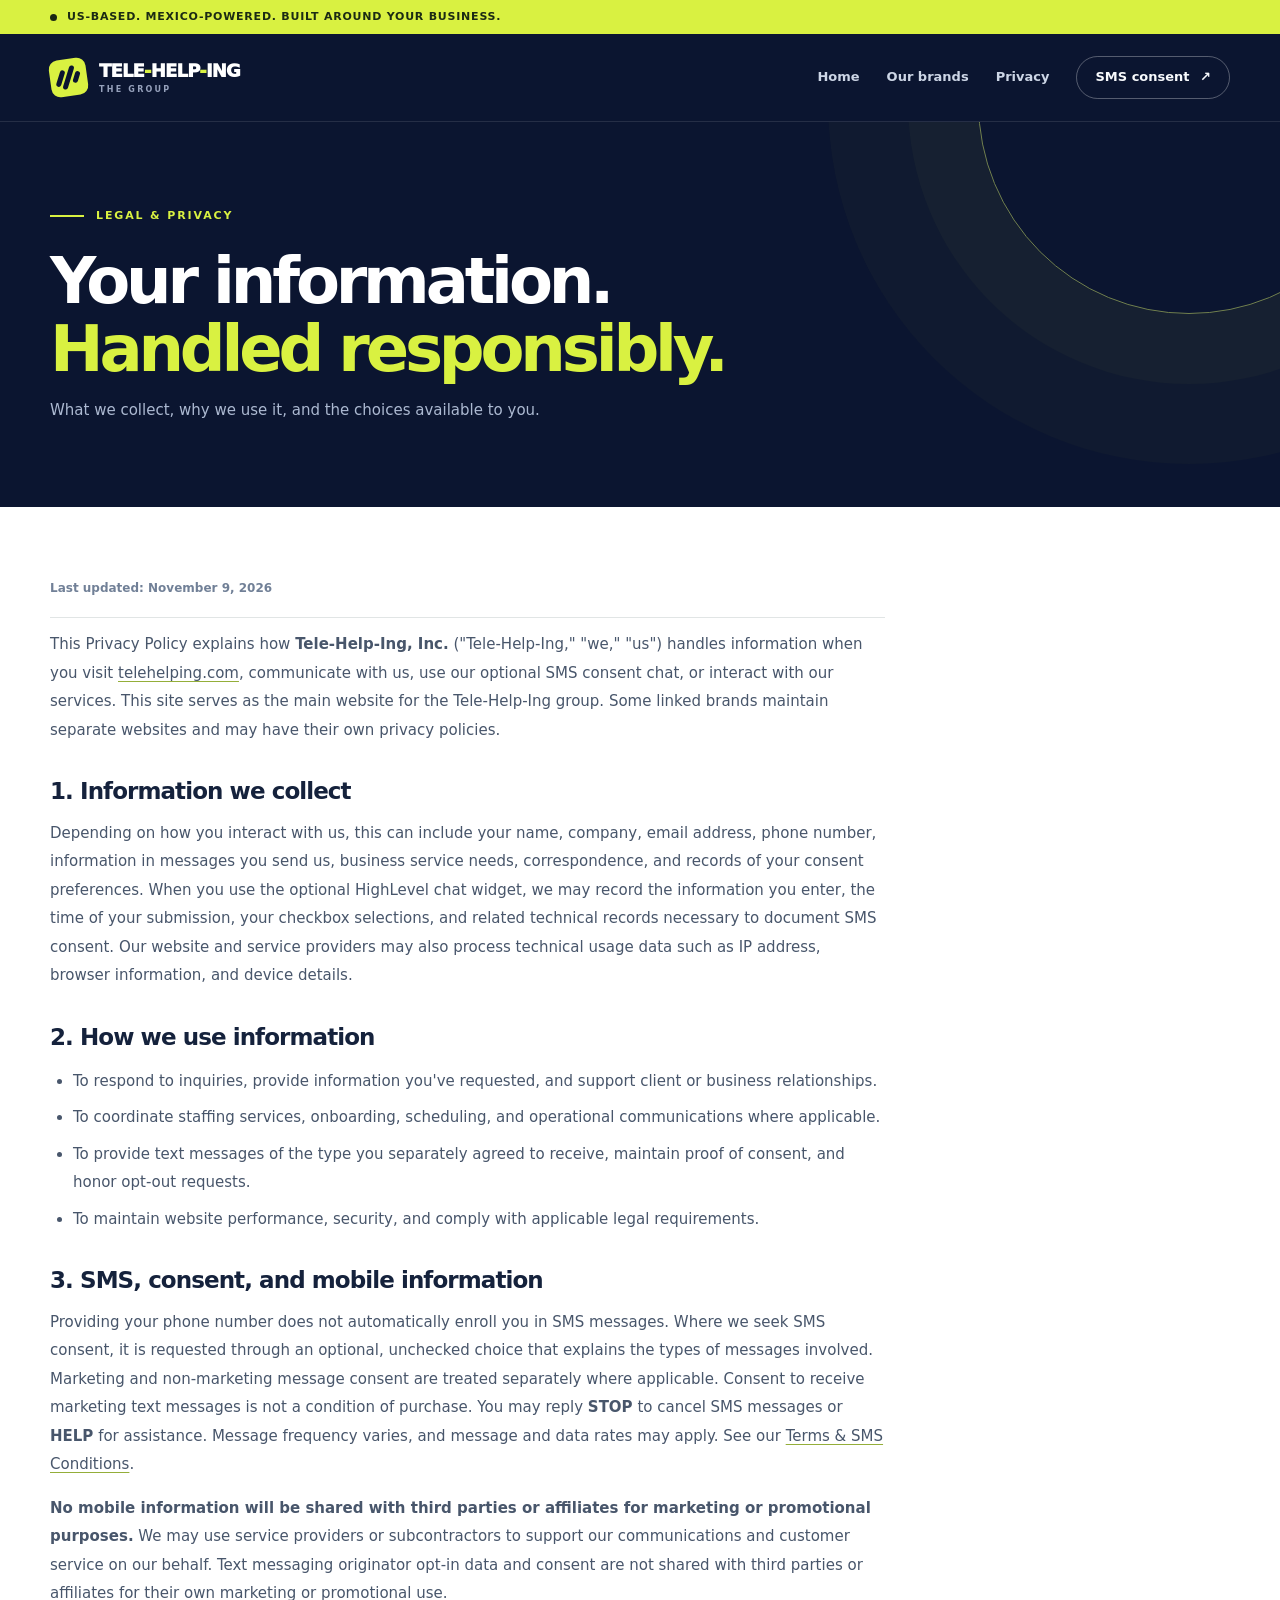
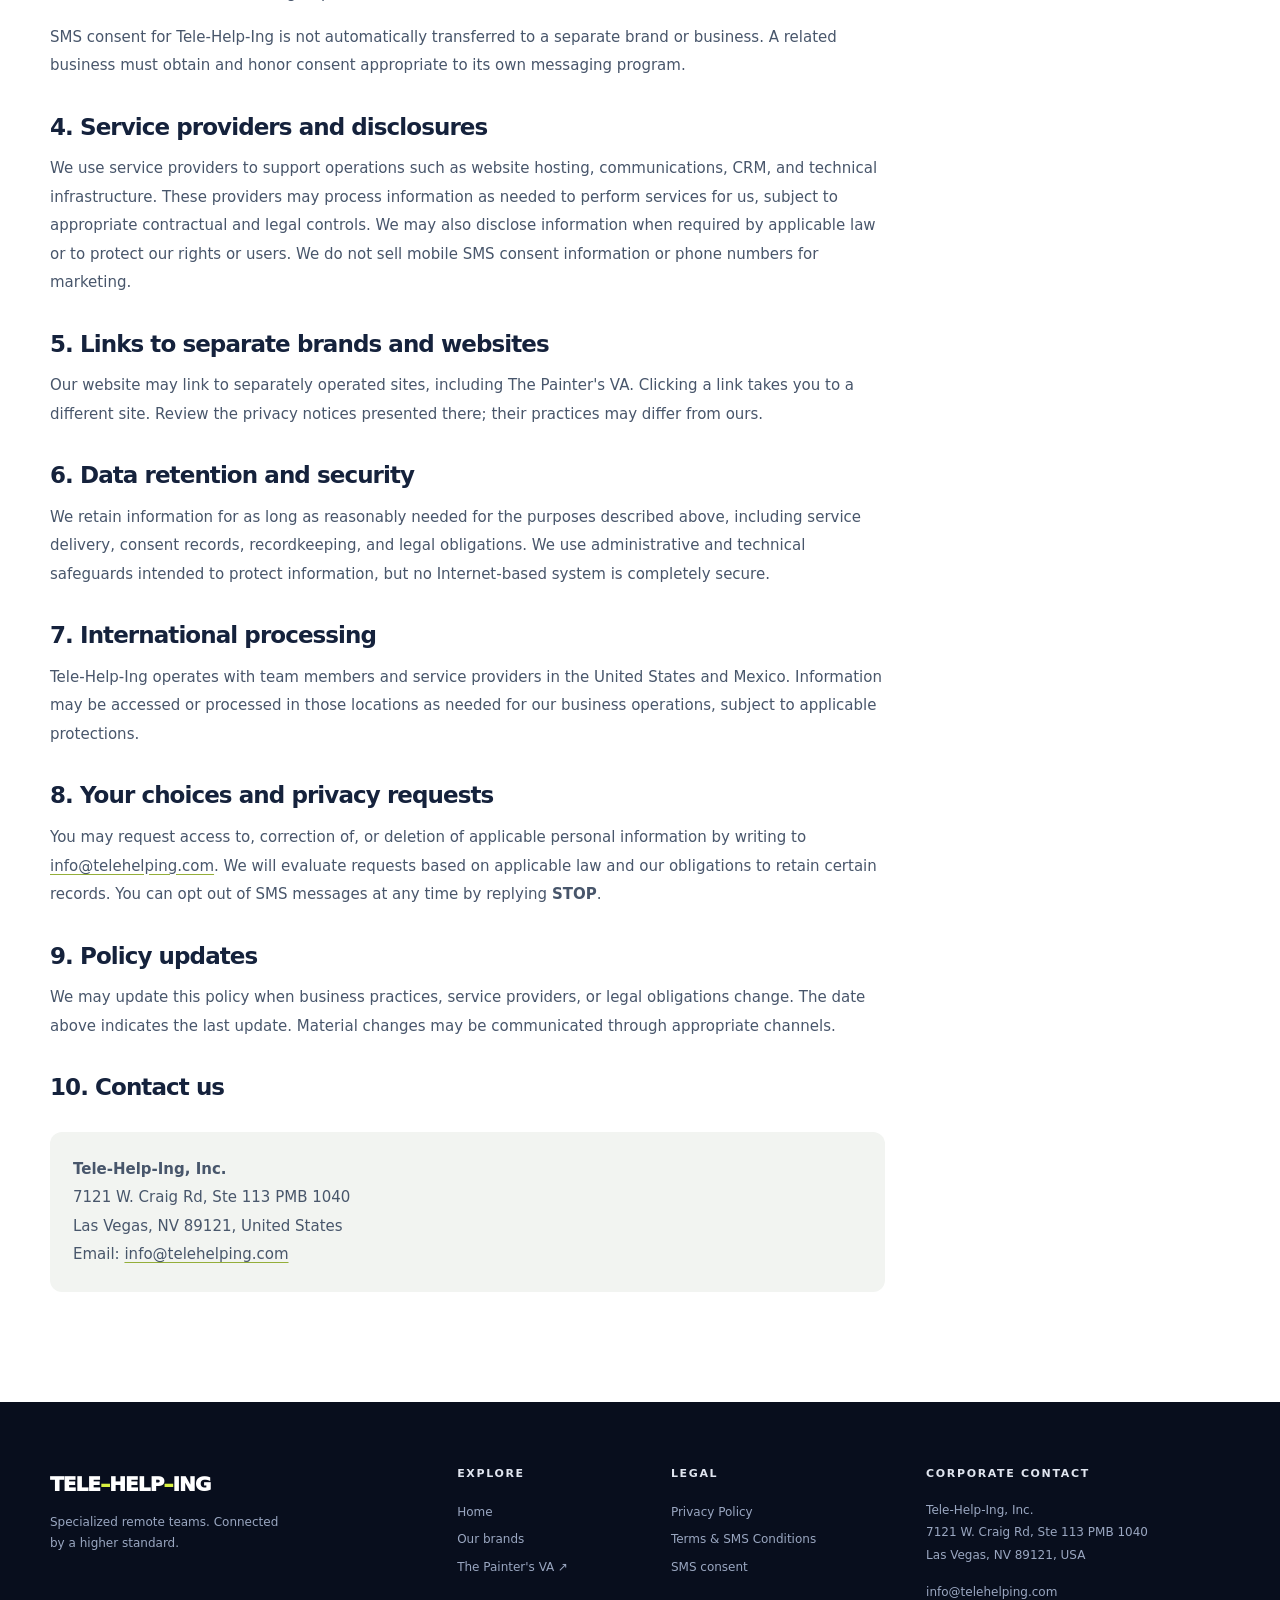
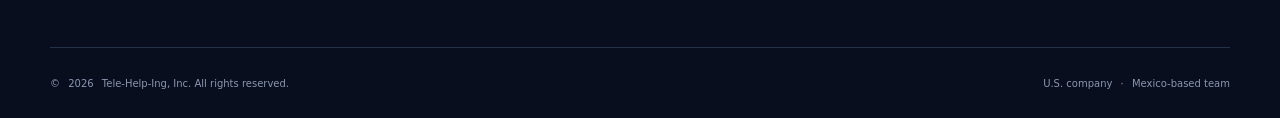
==== commit 4774740c: "Add files via upload" ====
--- a/index.html
+++ b/index.html
@@ -1,10 +1,35 @@
 <!doctype html>
-<html lang="en"><head><meta charset="utf-8"><meta name="viewport" content="width=device-width, initial-scale=1"><title>SMS Consent | Tele-Help-Ing</title><meta name="description" content="Optional SMS consent for communications from Tele-Help-Ing."><link rel="canonical" href="https://www.telehelping.com/sms-consent/"><meta name="theme-color" content="#0b1530"><link rel="stylesheet" href="/style.css?v=20261109"></head>
+<html lang="en"><head><meta charset="utf-8"><meta name="viewport" content="width=device-width, initial-scale=1"><title>Privacy Policy | Tele-Help-Ing</title><meta name="description" content="How Tele-Help-Ing handles website, client, and SMS information."><link rel="canonical" href="https://www.telehelping.com/privacy-policy/"><meta name="theme-color" content="#0b1530"><link rel="stylesheet" href="/style.css?v=20261109"></head>
 <body>
   <a class="skip-link" href="#main">Skip to content</a>
   <div class="announcement"><div class="wrap announcement-inner"><span class="status-dot" aria-hidden="true"></span> US-based. Mexico-powered. Built around your business.</div></div>
   <header class="header"><div class="wrap header-inner"><a class="identity" href="/" aria-label="Tele-Help-Ing home"><span class="identity-symbol" aria-hidden="true"><span></span><span></span><span></span></span><span class="identity-type">TELE<span class="identity-lime">-</span>HELP<span class="identity-lime">-</span>ING <small>THE GROUP</small></span></a><button class="menu-toggle" type="button" data-menu-toggle aria-controls="primary-nav" aria-expanded="false" aria-label="Toggle navigation"><span></span><span></span><span></span></button><nav class="nav" id="primary-nav" aria-label="Main navigation"><a href="/">Home</a><a href="/#brands">Our brands</a><a href="/privacy-policy/">Privacy</a><a class="nav-pill" href="/sms-consent/">SMS consent <span aria-hidden="true">↗</span></a></nav></div></header>
-<main id="main"><section class="subpage-hero"><div class="wrap"><div class="eyebrow"><span class="eyebrow-line"></span>MESSAGING PREFERENCES</div><h1>Text messages.<br><em>On your terms.</em></h1><p>Choose whether to receive updates from Tele-Help-Ing via text message.</p></div></section><section class="subpage-body"><div class="wrap"><div class="consent-layout"><div class="consent-box"><h2>Receive updates by text, only if you choose to.</h2><p>This page is for clients, prospective clients, and other contacts who wish to receive SMS messages from Tele-Help-Ing. It is not a general lead-generation or sales form.</p><ol><li>Open the <strong>HighLevel chat widget</strong> in the lower-right corner of this page.</li><li>Provide the requested information and choose the type of messages you want to receive.</li><li>Review and select the optional SMS consent checkbox or checkboxes, then submit.</li></ol><p>Consent is not automatic. You can choose not to opt in, and opting in to marketing messages is not required to purchase anything.</p><p class="note">Message frequency varies. Message and data rates may apply. Reply STOP to unsubscribe; reply HELP for assistance. Read our <a href="/privacy-policy/">Privacy Policy</a> and <a href="/terms-and-conditions/">Terms &amp; SMS Conditions</a>.</p></div><div class="consent-card"><h3>YOUR CHOICE, YOUR INBOX</h3><p>You control whether we text you.</p><small>Open the chat icon at the lower-right edge of the screen to provide optional consent.</small><span class="chat-symbol" aria-hidden="true">↘</span></div></div><div class="legal-content" style="margin-top:35px"><p><strong>Need help without opting in?</strong> Email <a href="mailto:info@telehelping.com">info@telehelping.com</a>. Submitting the widget is the only way this page collects SMS consent.</p><p><strong>Business:</strong> Tele-Help-Ing, Inc. · 7121 W. Craig Rd, Ste 113 PMB 1040, Las Vegas, NV 89121, United States.</p></div></div></section></main>
+<main id="main"><section class="subpage-hero"><div class="wrap"><div class="eyebrow"><span class="eyebrow-line"></span>LEGAL & PRIVACY</div><h1>Your information.<br><em>Handled responsibly.</em></h1><p>What we collect, why we use it, and the choices available to you.</p></div></section><section class="subpage-body"><div class="wrap"><article class="legal-content">
+<p class="legal-date">Last updated: November 9, 2026</p>
+<p>This Privacy Policy explains how <strong>Tele-Help-Ing, Inc.</strong> ("Tele-Help-Ing," "we," "us") handles information when you visit <a href="https://www.telehelping.com/">telehelping.com</a>, communicate with us, use our optional SMS consent chat, or interact with our services. This site serves as the main website for the Tele-Help-Ing group. Some linked brands maintain separate websites and may have their own privacy policies.</p>
+<h2>1. Information we collect</h2>
+<p>Depending on how you interact with us, this can include your name, company, email address, phone number, information in messages you send us, business service needs, correspondence, and records of your consent preferences. When you use the optional HighLevel chat widget, we may record the information you enter, the time of your submission, your checkbox selections, and related technical records necessary to document SMS consent. Our website and service providers may also process technical usage data such as IP address, browser information, and device details.</p>
+<h2>2. How we use information</h2>
+<ul><li>To respond to inquiries, provide information you've requested, and support client or business relationships.</li><li>To coordinate staffing services, onboarding, scheduling, and operational communications where applicable.</li><li>To provide text messages of the type you separately agreed to receive, maintain proof of consent, and honor opt-out requests.</li><li>To maintain website performance, security, and comply with applicable legal requirements.</li></ul>
+<h2>3. SMS, consent, and mobile information</h2>
+<p>Providing your phone number does not automatically enroll you in SMS messages. Where we seek SMS consent, it is requested through an optional, unchecked choice that explains the types of messages involved. Marketing and non-marketing message consent are treated separately where applicable. Consent to receive marketing text messages is not a condition of purchase. You may reply <strong>STOP</strong> to cancel SMS messages or <strong>HELP</strong> for assistance. Message frequency varies, and message and data rates may apply. See our <a href="/terms-and-conditions/">Terms &amp; SMS Conditions</a>.</p>
+<p><strong>No mobile information will be shared with third parties or affiliates for marketing or promotional purposes.</strong> We may use service providers or subcontractors to support our communications and customer service on our behalf. Text messaging originator opt-in data and consent are not shared with third parties or affiliates for their own marketing or promotional use.</p>
+<p>SMS consent for Tele-Help-Ing is not automatically transferred to a separate brand or business. A related business must obtain and honor consent appropriate to its own messaging program.</p>
+<h2>4. Service providers and disclosures</h2>
+<p>We use service providers to support operations such as website hosting, communications, CRM, and technical infrastructure. These providers may process information as needed to perform services for us, subject to appropriate contractual and legal controls. We may also disclose information when required by applicable law or to protect our rights or users. We do not sell mobile SMS consent information or phone numbers for marketing.</p>
+<h2>5. Links to separate brands and websites</h2>
+<p>Our website may link to separately operated sites, including The Painter's VA. Clicking a link takes you to a different site. Review the privacy notices presented there; their practices may differ from ours.</p>
+<h2>6. Data retention and security</h2>
+<p>We retain information for as long as reasonably needed for the purposes described above, including service delivery, consent records, recordkeeping, and legal obligations. We use administrative and technical safeguards intended to protect information, but no Internet-based system is completely secure.</p>
+<h2>7. International processing</h2>
+<p>Tele-Help-Ing operates with team members and service providers in the United States and Mexico. Information may be accessed or processed in those locations as needed for our business operations, subject to applicable protections.</p>
+<h2>8. Your choices and privacy requests</h2>
+<p>You may request access to, correction of, or deletion of applicable personal information by writing to <a href="mailto:info@telehelping.com">info@telehelping.com</a>. We will evaluate requests based on applicable law and our obligations to retain certain records. You can opt out of SMS messages at any time by replying <strong>STOP</strong>.</p>
+<h2>9. Policy updates</h2>
+<p>We may update this policy when business practices, service providers, or legal obligations change. The date above indicates the last update. Material changes may be communicated through appropriate channels.</p>
+<h2>10. Contact us</h2>
+<div class="legal-contact"><strong>Tele-Help-Ing, Inc.</strong><br>7121 W. Craig Rd, Ste 113 PMB 1040<br>Las Vegas, NV 89121, United States<br>Email: <a href="mailto:info@telehelping.com">info@telehelping.com</a></div>
+</article></div></section></main>
   <footer class="footer"><div class="wrap footer-grid"><div><a class="footer-logo" href="/">TELE<span>–</span>HELP<span>–</span>ING</a><p>Specialized remote teams. Connected by a higher standard.</p></div><div><h2>Explore</h2><a href="/">Home</a><a href="/#brands">Our brands</a><a href="https://www.thepaintersva.com/" rel="noopener noreferrer" target="_blank">The Painter's VA ↗</a></div><div><h2>Legal</h2><a href="/privacy-policy/">Privacy Policy</a><a href="/terms-and-conditions/">Terms &amp; SMS Conditions</a><a href="/sms-consent/">SMS consent</a></div><div><h2>Corporate contact</h2><p>Tele-Help-Ing, Inc.<br>7121 W. Craig Rd, Ste 113 PMB 1040<br>Las Vegas, NV 89121, USA</p><a href="mailto:info@telehelping.com">info@telehelping.com</a></div></div><div class="wrap footer-bottom"><span>© <span data-year>2026</span> Tele-Help-Ing, Inc. All rights reserved.</span><span>U.S. company <span aria-hidden="true">·</span> Mexico-based team</span></div></footer>
   <script src="/script.js" defer></script>
-<script src="https://widgets.leadconnectorhq.com/loader.js" data-resources-url="https://widgets.leadconnectorhq.com/chat-widget/loader.js" data-widget-id="6aee570a5fefb8449980fd55"></script></body></html>+</body></html>
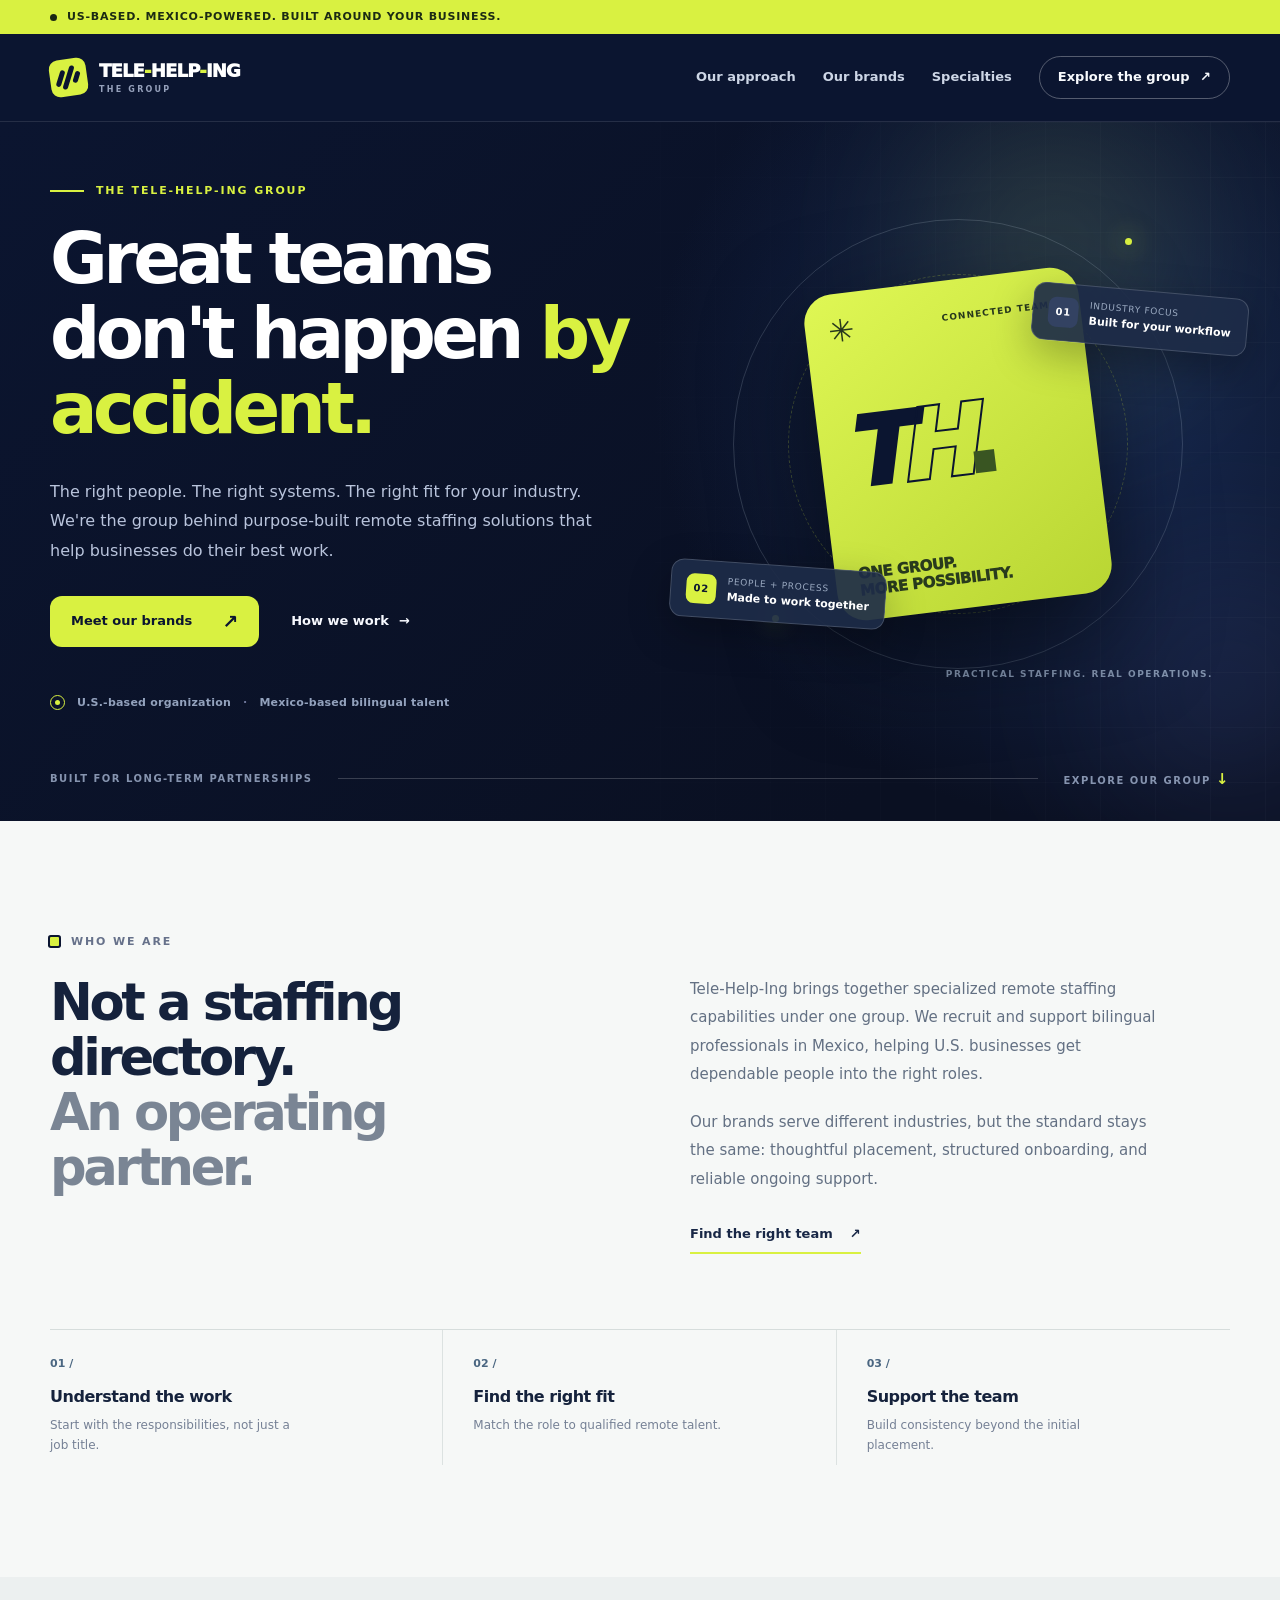
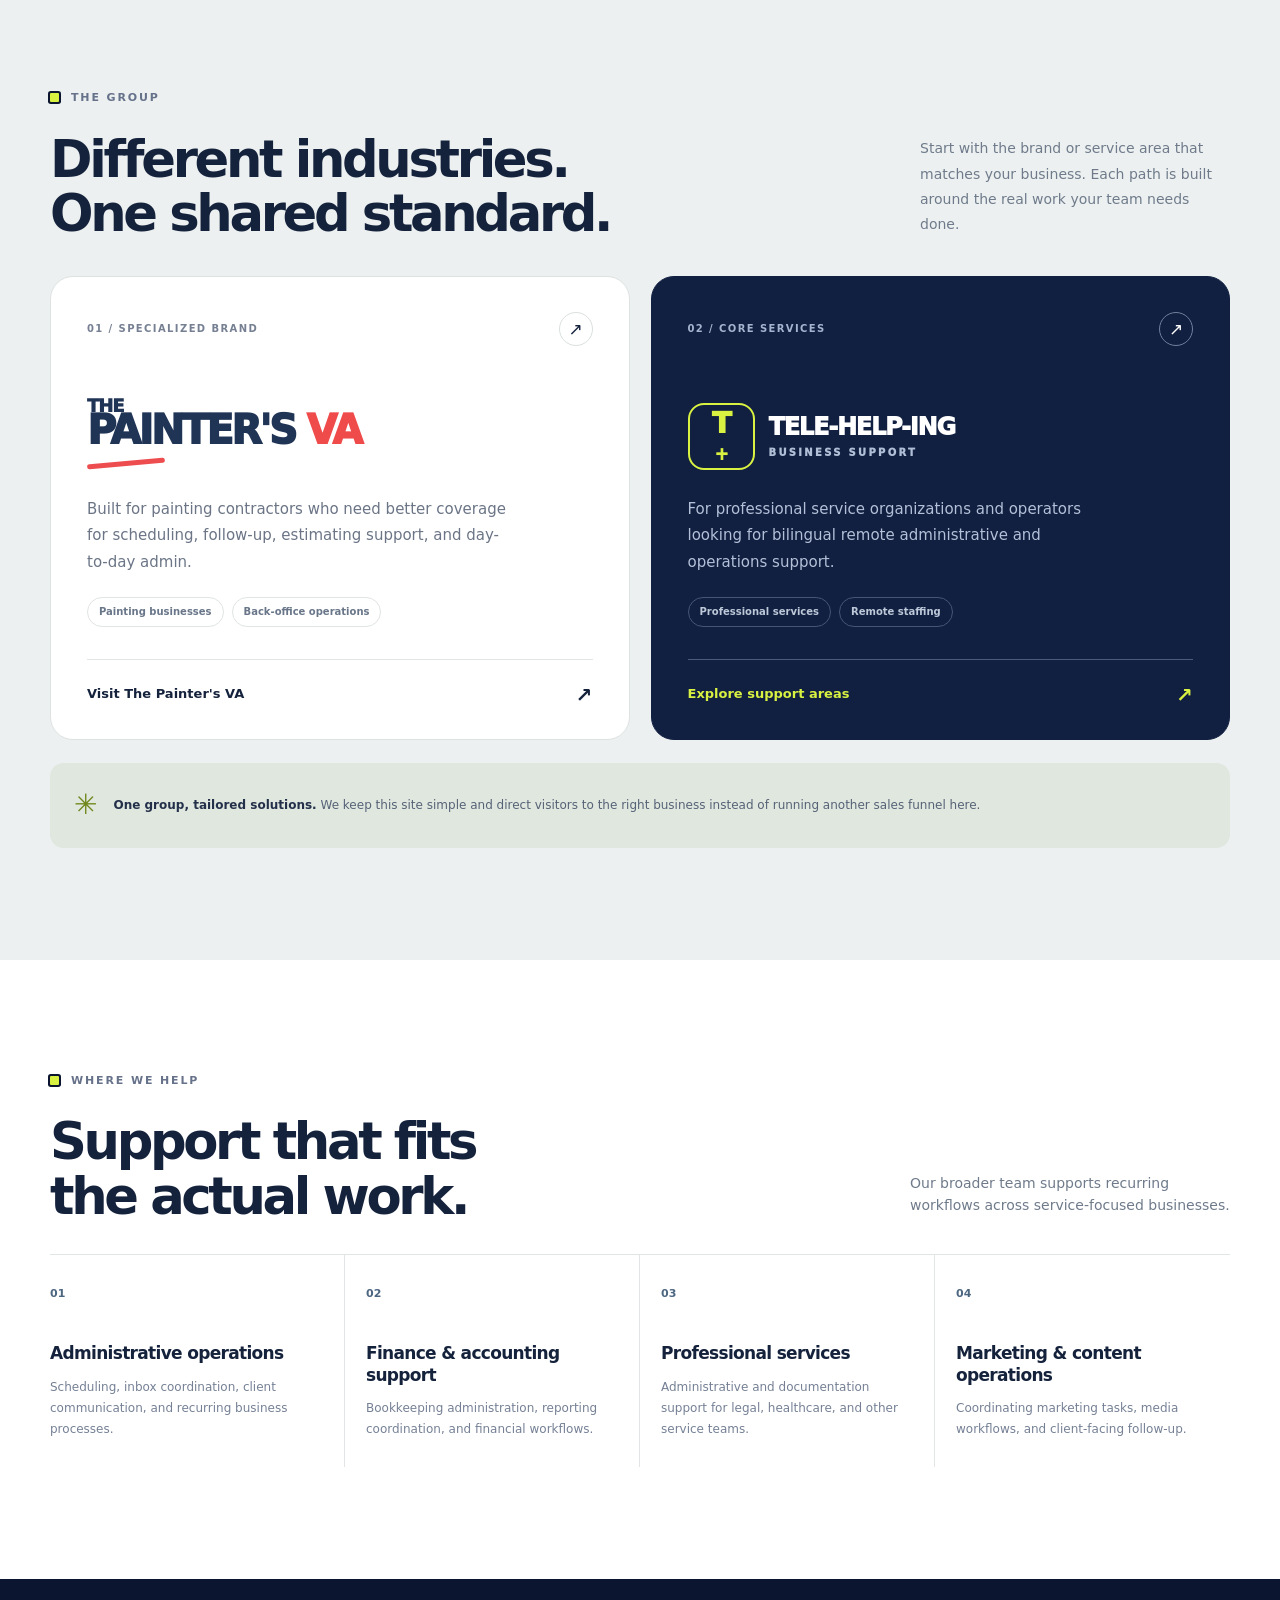
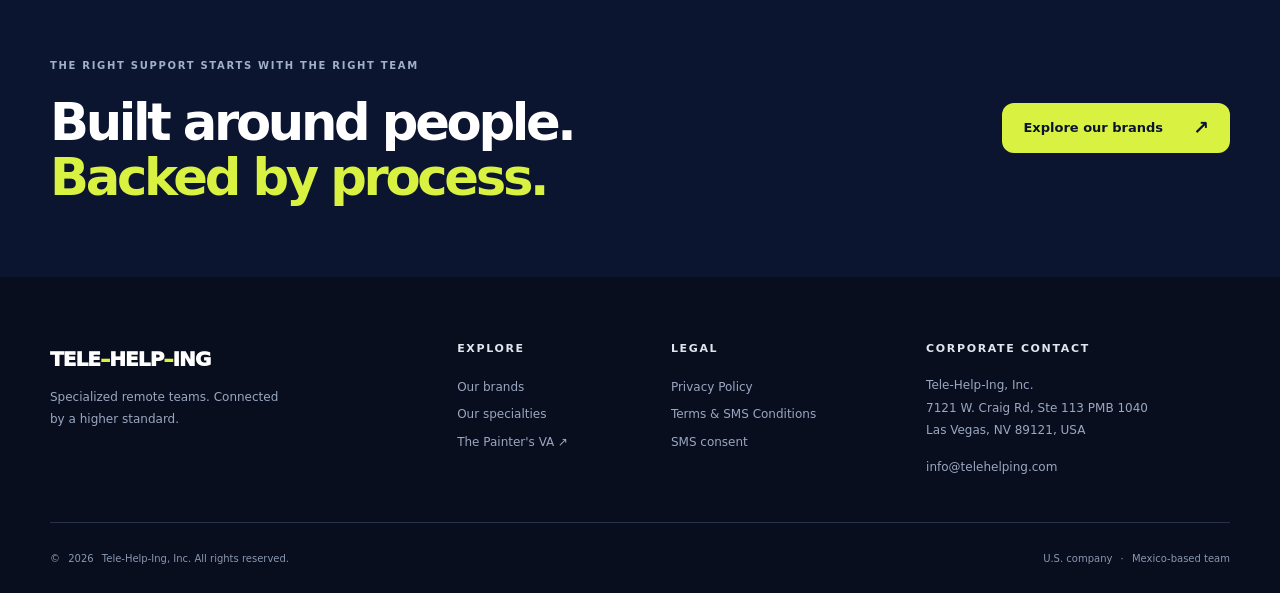
==== commit c65ce6c1: "Add files via upload" ====
--- a/index.html
+++ b/index.html
@@ -1,35 +1,95 @@
 <!doctype html>
-<html lang="en"><head><meta charset="utf-8"><meta name="viewport" content="width=device-width, initial-scale=1"><title>Privacy Policy | Tele-Help-Ing</title><meta name="description" content="How Tele-Help-Ing handles website, client, and SMS information."><link rel="canonical" href="https://www.telehelping.com/privacy-policy/"><meta name="theme-color" content="#0b1530"><link rel="stylesheet" href="/style.css?v=20261109"></head>
+<html lang="en">
+<head>
+  <meta charset="utf-8">
+  <meta name="viewport" content="width=device-width, initial-scale=1">
+  <title>Tele-Help-Ing | Specialized Remote Teams, One Connected Group</title>
+  <meta name="description" content="Meet Tele-Help-Ing, the group behind industry-focused remote staffing brands. We connect U.S. businesses with bilingual talent and operational support from Mexico.">
+  <link rel="canonical" href="https://www.telehelping.com/">
+  <meta name="theme-color" content="#0b1530">
+  <meta property="og:type" content="website">
+  <meta property="og:title" content="Tele-Help-Ing | Specialized Remote Teams">
+  <meta property="og:description" content="One connected group. Specialized remote staffing for the work that matters.">
+  <meta property="og:url" content="https://www.telehelping.com/">
+  <link rel="stylesheet" href="/style.css?v=20261109">
+</head>
 <body>
   <a class="skip-link" href="#main">Skip to content</a>
   <div class="announcement"><div class="wrap announcement-inner"><span class="status-dot" aria-hidden="true"></span> US-based. Mexico-powered. Built around your business.</div></div>
-  <header class="header"><div class="wrap header-inner"><a class="identity" href="/" aria-label="Tele-Help-Ing home"><span class="identity-symbol" aria-hidden="true"><span></span><span></span><span></span></span><span class="identity-type">TELE<span class="identity-lime">-</span>HELP<span class="identity-lime">-</span>ING <small>THE GROUP</small></span></a><button class="menu-toggle" type="button" data-menu-toggle aria-controls="primary-nav" aria-expanded="false" aria-label="Toggle navigation"><span></span><span></span><span></span></button><nav class="nav" id="primary-nav" aria-label="Main navigation"><a href="/">Home</a><a href="/#brands">Our brands</a><a href="/privacy-policy/">Privacy</a><a class="nav-pill" href="/sms-consent/">SMS consent <span aria-hidden="true">↗</span></a></nav></div></header>
-<main id="main"><section class="subpage-hero"><div class="wrap"><div class="eyebrow"><span class="eyebrow-line"></span>LEGAL & PRIVACY</div><h1>Your information.<br><em>Handled responsibly.</em></h1><p>What we collect, why we use it, and the choices available to you.</p></div></section><section class="subpage-body"><div class="wrap"><article class="legal-content">
-<p class="legal-date">Last updated: November 9, 2026</p>
-<p>This Privacy Policy explains how <strong>Tele-Help-Ing, Inc.</strong> ("Tele-Help-Ing," "we," "us") handles information when you visit <a href="https://www.telehelping.com/">telehelping.com</a>, communicate with us, use our optional SMS consent chat, or interact with our services. This site serves as the main website for the Tele-Help-Ing group. Some linked brands maintain separate websites and may have their own privacy policies.</p>
-<h2>1. Information we collect</h2>
-<p>Depending on how you interact with us, this can include your name, company, email address, phone number, information in messages you send us, business service needs, correspondence, and records of your consent preferences. When you use the optional HighLevel chat widget, we may record the information you enter, the time of your submission, your checkbox selections, and related technical records necessary to document SMS consent. Our website and service providers may also process technical usage data such as IP address, browser information, and device details.</p>
-<h2>2. How we use information</h2>
-<ul><li>To respond to inquiries, provide information you've requested, and support client or business relationships.</li><li>To coordinate staffing services, onboarding, scheduling, and operational communications where applicable.</li><li>To provide text messages of the type you separately agreed to receive, maintain proof of consent, and honor opt-out requests.</li><li>To maintain website performance, security, and comply with applicable legal requirements.</li></ul>
-<h2>3. SMS, consent, and mobile information</h2>
-<p>Providing your phone number does not automatically enroll you in SMS messages. Where we seek SMS consent, it is requested through an optional, unchecked choice that explains the types of messages involved. Marketing and non-marketing message consent are treated separately where applicable. Consent to receive marketing text messages is not a condition of purchase. You may reply <strong>STOP</strong> to cancel SMS messages or <strong>HELP</strong> for assistance. Message frequency varies, and message and data rates may apply. See our <a href="/terms-and-conditions/">Terms &amp; SMS Conditions</a>.</p>
-<p><strong>No mobile information will be shared with third parties or affiliates for marketing or promotional purposes.</strong> We may use service providers or subcontractors to support our communications and customer service on our behalf. Text messaging originator opt-in data and consent are not shared with third parties or affiliates for their own marketing or promotional use.</p>
-<p>SMS consent for Tele-Help-Ing is not automatically transferred to a separate brand or business. A related business must obtain and honor consent appropriate to its own messaging program.</p>
-<h2>4. Service providers and disclosures</h2>
-<p>We use service providers to support operations such as website hosting, communications, CRM, and technical infrastructure. These providers may process information as needed to perform services for us, subject to appropriate contractual and legal controls. We may also disclose information when required by applicable law or to protect our rights or users. We do not sell mobile SMS consent information or phone numbers for marketing.</p>
-<h2>5. Links to separate brands and websites</h2>
-<p>Our website may link to separately operated sites, including The Painter's VA. Clicking a link takes you to a different site. Review the privacy notices presented there; their practices may differ from ours.</p>
-<h2>6. Data retention and security</h2>
-<p>We retain information for as long as reasonably needed for the purposes described above, including service delivery, consent records, recordkeeping, and legal obligations. We use administrative and technical safeguards intended to protect information, but no Internet-based system is completely secure.</p>
-<h2>7. International processing</h2>
-<p>Tele-Help-Ing operates with team members and service providers in the United States and Mexico. Information may be accessed or processed in those locations as needed for our business operations, subject to applicable protections.</p>
-<h2>8. Your choices and privacy requests</h2>
-<p>You may request access to, correction of, or deletion of applicable personal information by writing to <a href="mailto:info@telehelping.com">info@telehelping.com</a>. We will evaluate requests based on applicable law and our obligations to retain certain records. You can opt out of SMS messages at any time by replying <strong>STOP</strong>.</p>
-<h2>9. Policy updates</h2>
-<p>We may update this policy when business practices, service providers, or legal obligations change. The date above indicates the last update. Material changes may be communicated through appropriate channels.</p>
-<h2>10. Contact us</h2>
-<div class="legal-contact"><strong>Tele-Help-Ing, Inc.</strong><br>7121 W. Craig Rd, Ste 113 PMB 1040<br>Las Vegas, NV 89121, United States<br>Email: <a href="mailto:info@telehelping.com">info@telehelping.com</a></div>
-</article></div></section></main>
-  <footer class="footer"><div class="wrap footer-grid"><div><a class="footer-logo" href="/">TELE<span>–</span>HELP<span>–</span>ING</a><p>Specialized remote teams. Connected by a higher standard.</p></div><div><h2>Explore</h2><a href="/">Home</a><a href="/#brands">Our brands</a><a href="https://www.thepaintersva.com/" rel="noopener noreferrer" target="_blank">The Painter's VA ↗</a></div><div><h2>Legal</h2><a href="/privacy-policy/">Privacy Policy</a><a href="/terms-and-conditions/">Terms &amp; SMS Conditions</a><a href="/sms-consent/">SMS consent</a></div><div><h2>Corporate contact</h2><p>Tele-Help-Ing, Inc.<br>7121 W. Craig Rd, Ste 113 PMB 1040<br>Las Vegas, NV 89121, USA</p><a href="mailto:info@telehelping.com">info@telehelping.com</a></div></div><div class="wrap footer-bottom"><span>© <span data-year>2026</span> Tele-Help-Ing, Inc. All rights reserved.</span><span>U.S. company <span aria-hidden="true">·</span> Mexico-based team</span></div></footer>
+  <header class="header">
+    <div class="wrap header-inner">
+      <a class="identity" href="/" aria-label="Tele-Help-Ing home">
+        <span class="identity-symbol" aria-hidden="true"><span></span><span></span><span></span></span>
+        <span class="identity-type">TELE<span class="identity-lime">-</span>HELP<span class="identity-lime">-</span>ING <small>THE GROUP</small></span>
+      </a>
+      <button class="menu-toggle" type="button" data-menu-toggle aria-controls="primary-nav" aria-expanded="false" aria-label="Toggle navigation"><span></span><span></span><span></span></button>
+      <nav class="nav" id="primary-nav" aria-label="Main navigation">
+        <a href="#about">Our approach</a>
+        <a href="#brands">Our brands</a>
+        <a href="#specialties">Specialties</a>
+        <a class="nav-pill" href="#brands">Explore the group <span aria-hidden="true">↗</span></a>
+      </nav>
+    </div>
+  </header>
+  <main id="main">
+    <section class="hero">
+      <div class="hero-glow glow-1" aria-hidden="true"></div><div class="hero-glow glow-2" aria-hidden="true"></div>
+      <div class="wrap hero-grid">
+        <div class="hero-copy">
+          <div class="eyebrow"><span class="eyebrow-line"></span> THE TELE-HELP-ING GROUP</div>
+          <h1>Great teams don't happen <em>by accident.</em></h1>
+          <p class="hero-lede">The right people. The right systems. The right fit for your industry. We're the group behind purpose-built remote staffing solutions that help businesses do their best work.</p>
+          <div class="hero-buttons">
+            <a href="#brands" class="button button-lime">Meet our brands <span aria-hidden="true">↗</span></a>
+            <a href="#about" class="text-link">How we work <span aria-hidden="true">→</span></a>
+          </div>
+          <div class="hero-footnote"><span class="mini-orbit" aria-hidden="true"></span> U.S.-based organization <span class="dot-sep">·</span> Mexico-based bilingual talent</div>
+        </div>
+        <div class="hero-art" aria-label="An illustration of the Tele-Help-Ing group connecting specialized staffing solutions">
+          <div class="orbit orbit-a"></div><div class="orbit orbit-b"></div>
+          <div class="connection-line line-one"></div><div class="connection-line line-two"></div>
+          <div class="orbit-tag orbit-tag-top"><span class="tag-icon">01</span><span>INDUSTRY FOCUS<br><strong>Built for your workflow</strong></span></div>
+          <div class="main-tile"><div class="tile-top"><span class="tile-star">✳</span><span>CONNECTED TEAMS</span></div><div class="tile-monogram">T<span>H</span><i>.</i></div><div class="tile-bottom">ONE GROUP.<br>MORE POSSIBILITY.</div></div>
+          <div class="orbit-tag orbit-tag-bottom"><span class="tag-icon tag-icon-lime">02</span><span>PEOPLE + PROCESS<br><strong>Made to work together</strong></span></div>
+          <div class="hero-art-caption">PRACTICAL STAFFING. REAL OPERATIONS.</div>
+        </div>
+      </div>
+      <div class="wrap hero-bottom"><span>Built for long-term partnerships</span><span class="hero-bottom-line"></span><span>Explore our group <span aria-hidden="true">↓</span></span></div>
+    </section>
+
+    <section class="intro section" id="about">
+      <div class="wrap intro-grid">
+        <div><div class="section-label"><span class="label-square"></span> WHO WE ARE</div><h2>Not a staffing directory.<br><span class="ink-muted">An operating partner.</span></h2></div>
+        <div class="intro-text"><p>Tele-Help-Ing brings together specialized remote staffing capabilities under one group. We recruit and support bilingual professionals in Mexico, helping U.S. businesses get dependable people into the right roles.</p><p>Our brands serve different industries, but the standard stays the same: thoughtful placement, structured onboarding, and reliable ongoing support.</p><a href="#brands" class="inline-link">Find the right team <span aria-hidden="true">↗</span></a></div>
+      </div>
+      <div class="wrap process-row" aria-label="Our approach"><div><span>01 /</span><strong>Understand the work</strong><p>Start with the responsibilities, not just a job title.</p></div><div><span>02 /</span><strong>Find the right fit</strong><p>Match the role to qualified remote talent.</p></div><div><span>03 /</span><strong>Support the team</strong><p>Build consistency beyond the initial placement.</p></div></div>
+    </section>
+
+    <section class="brands section" id="brands">
+      <div class="wrap"><div class="section-label"><span class="label-square"></span> THE GROUP</div><div class="brands-head"><h2>Different industries.<br>One shared standard.</h2><p>Start with the brand or service area that matches your business. Each path is built around the real work your team needs done.</p></div>
+        <div class="brand-grid">
+          <article class="brand-card painter-card"><div class="brand-card-top"><span class="card-counter">01 / SPECIALIZED BRAND</span><span class="card-arr" aria-hidden="true">↗</span></div><div class="painter-mark">THE<br><strong>PAINTER'S <span>VA</span></strong><span class="brush-underline" aria-hidden="true"></span></div><p class="brand-description">Built for painting contractors who need better coverage for scheduling, follow-up, estimating support, and day-to-day admin.</p><div class="tag-row"><span>Painting businesses</span><span>Back-office operations</span></div><a class="brand-card-link" href="https://www.thepaintersva.com/" target="_blank" rel="noopener noreferrer">Visit The Painter's VA <span aria-hidden="true">↗</span></a></article>
+          <article class="brand-card general-card"><div class="brand-card-top"><span class="card-counter">02 / CORE SERVICES</span><span class="card-arr" aria-hidden="true">↗</span></div><div class="general-mark"><span class="general-mark-icon">T<span>+</span></span><span>TELE-HELP-ING<small>BUSINESS SUPPORT</small></span></div><p class="brand-description">For professional service organizations and operators looking for bilingual remote administrative and operations support.</p><div class="tag-row"><span>Professional services</span><span>Remote staffing</span></div><a class="brand-card-link" href="#specialties">Explore support areas <span aria-hidden="true">↗</span></a></article>
+        </div>
+        <div class="brand-note"><span class="note-sparkle" aria-hidden="true">✳</span><p><strong>One group, tailored solutions.</strong> We keep this site simple and direct visitors to the right business instead of running another sales funnel here.</p></div>
+      </div>
+    </section>
+
+    <section class="specialties section" id="specialties">
+      <div class="wrap"><div class="section-label"><span class="label-square"></span> WHERE WE HELP</div><div class="specialties-top"><h2>Support that fits<br>the actual work.</h2><p>Our broader team supports recurring workflows across service-focused businesses.</p></div><div class="specialties-grid">
+          <div class="specialty"><span class="specialty-no">01</span><h3>Administrative operations</h3><p>Scheduling, inbox coordination, client communication, and recurring business processes.</p></div>
+          <div class="specialty"><span class="specialty-no">02</span><h3>Finance &amp; accounting support</h3><p>Bookkeeping administration, reporting coordination, and financial workflows.</p></div>
+          <div class="specialty"><span class="specialty-no">03</span><h3>Professional services</h3><p>Administrative and documentation support for legal, healthcare, and other service teams.</p></div>
+          <div class="specialty"><span class="specialty-no">04</span><h3>Marketing &amp; content operations</h3><p>Coordinating marketing tasks, media workflows, and client-facing follow-up.</p></div>
+        </div>
+      </div>
+    </section>
+
+    <section class="closing"><div class="wrap closing-grid"><div><span class="closing-eyebrow">THE RIGHT SUPPORT STARTS WITH THE RIGHT TEAM</span><h2>Built around people.<br><em>Backed by process.</em></h2></div><a class="button button-lime" href="#brands">Explore our brands <span aria-hidden="true">↗</span></a></div></section>
+  </main>
+  <footer class="footer"><div class="wrap footer-grid"><div><a class="footer-logo" href="/">TELE<span>–</span>HELP<span>–</span>ING</a><p>Specialized remote teams. Connected by a higher standard.</p></div><div><h2>Explore</h2><a href="#brands">Our brands</a><a href="#specialties">Our specialties</a><a href="https://www.thepaintersva.com/" target="_blank" rel="noopener noreferrer">The Painter's VA ↗</a></div><div><h2>Legal</h2><a href="/privacy-policy/">Privacy Policy</a><a href="/terms-and-conditions/">Terms &amp; SMS Conditions</a><a href="/sms-consent/">SMS consent</a></div><div><h2>Corporate contact</h2><p>Tele-Help-Ing, Inc.<br>7121 W. Craig Rd, Ste 113 PMB 1040<br>Las Vegas, NV 89121, USA</p><a href="mailto:info@telehelping.com">info@telehelping.com</a></div></div><div class="wrap footer-bottom"><span>© <span data-year>2026</span> Tele-Help-Ing, Inc. All rights reserved.</span><span>U.S. company <span aria-hidden="true">·</span> Mexico-based team</span></div></footer>
+  <!-- HighLevel A2P widget. This is the ONLY SMS opt-in form on the homepage. Keep the widget configured in HighLevel with real, optional consent checkboxes. -->
+  <script src="https://widgets.leadconnectorhq.com/loader.js" data-resources-url="https://widgets.leadconnectorhq.com/chat-widget/loader.js" data-widget-id="6aee570a5fefb8449980fd55"></script>
   <script src="/script.js" defer></script>
-</body></html>+</body>
+</html>
